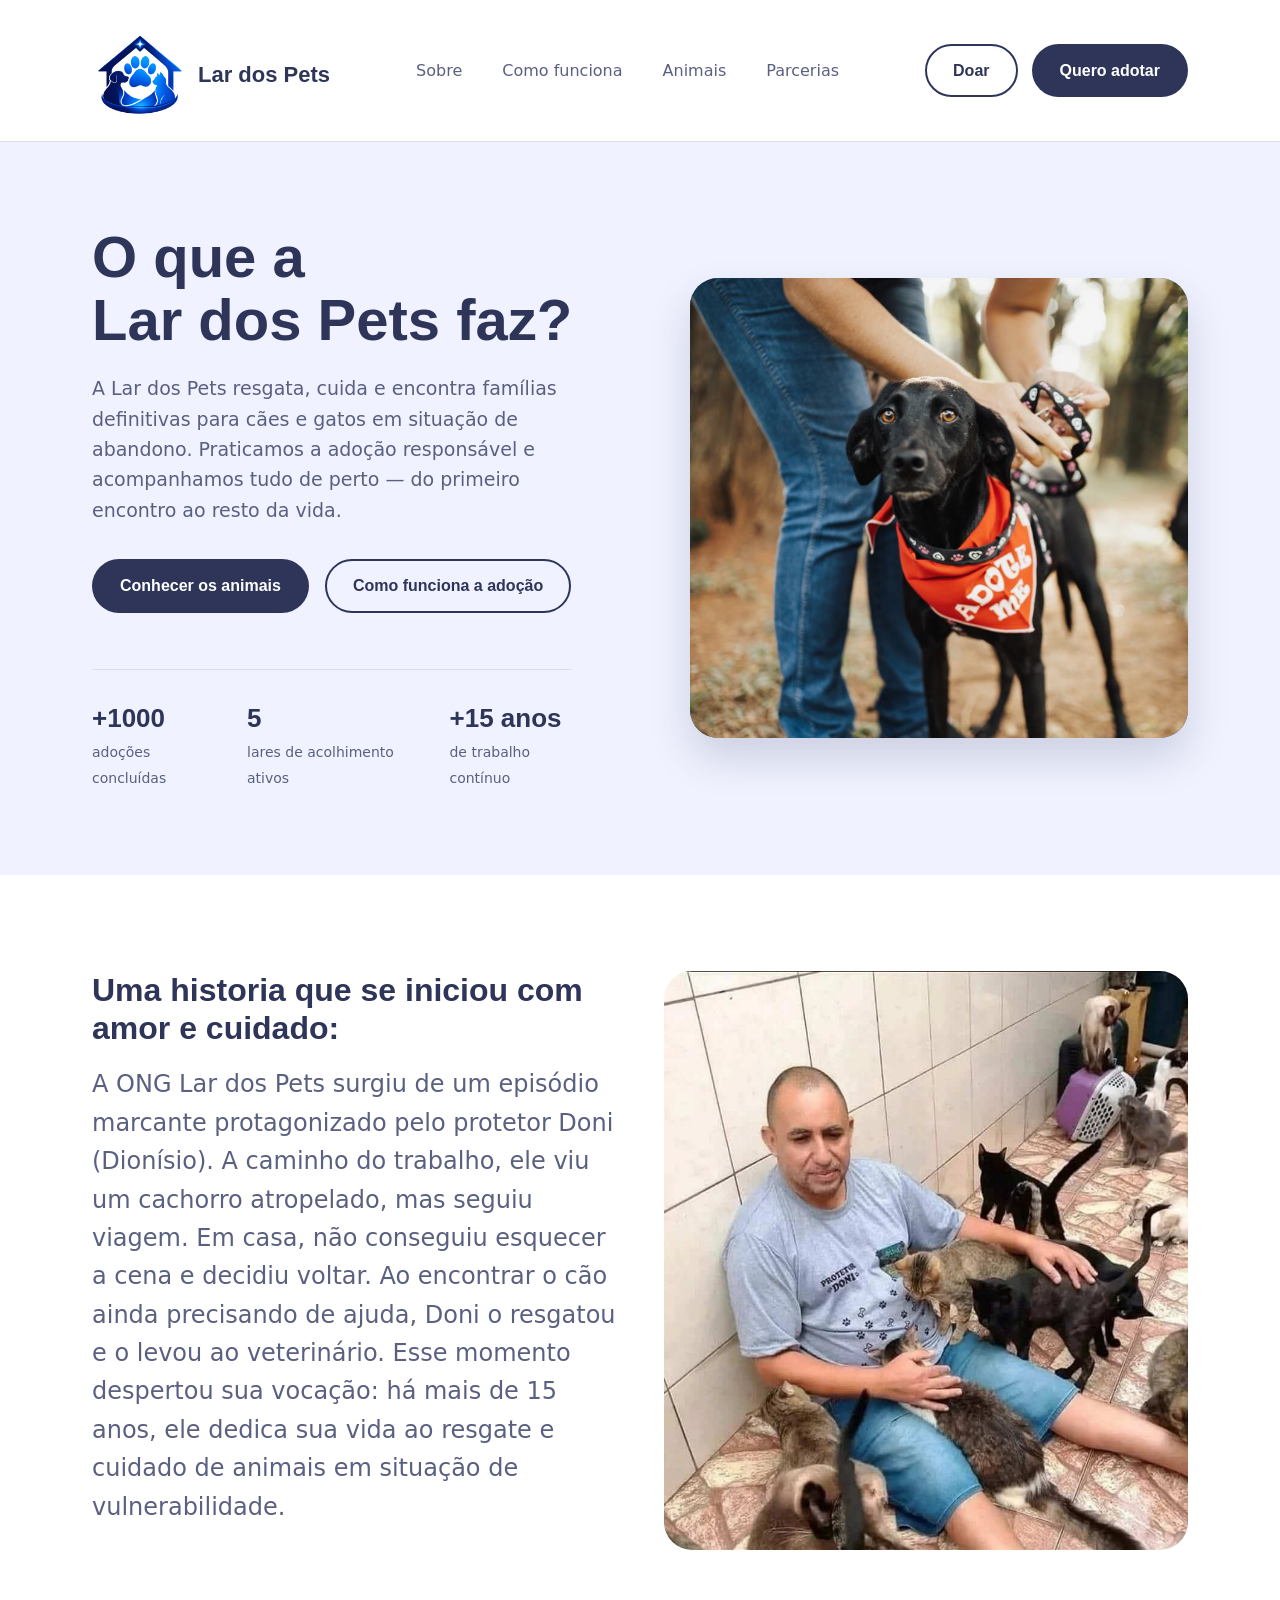
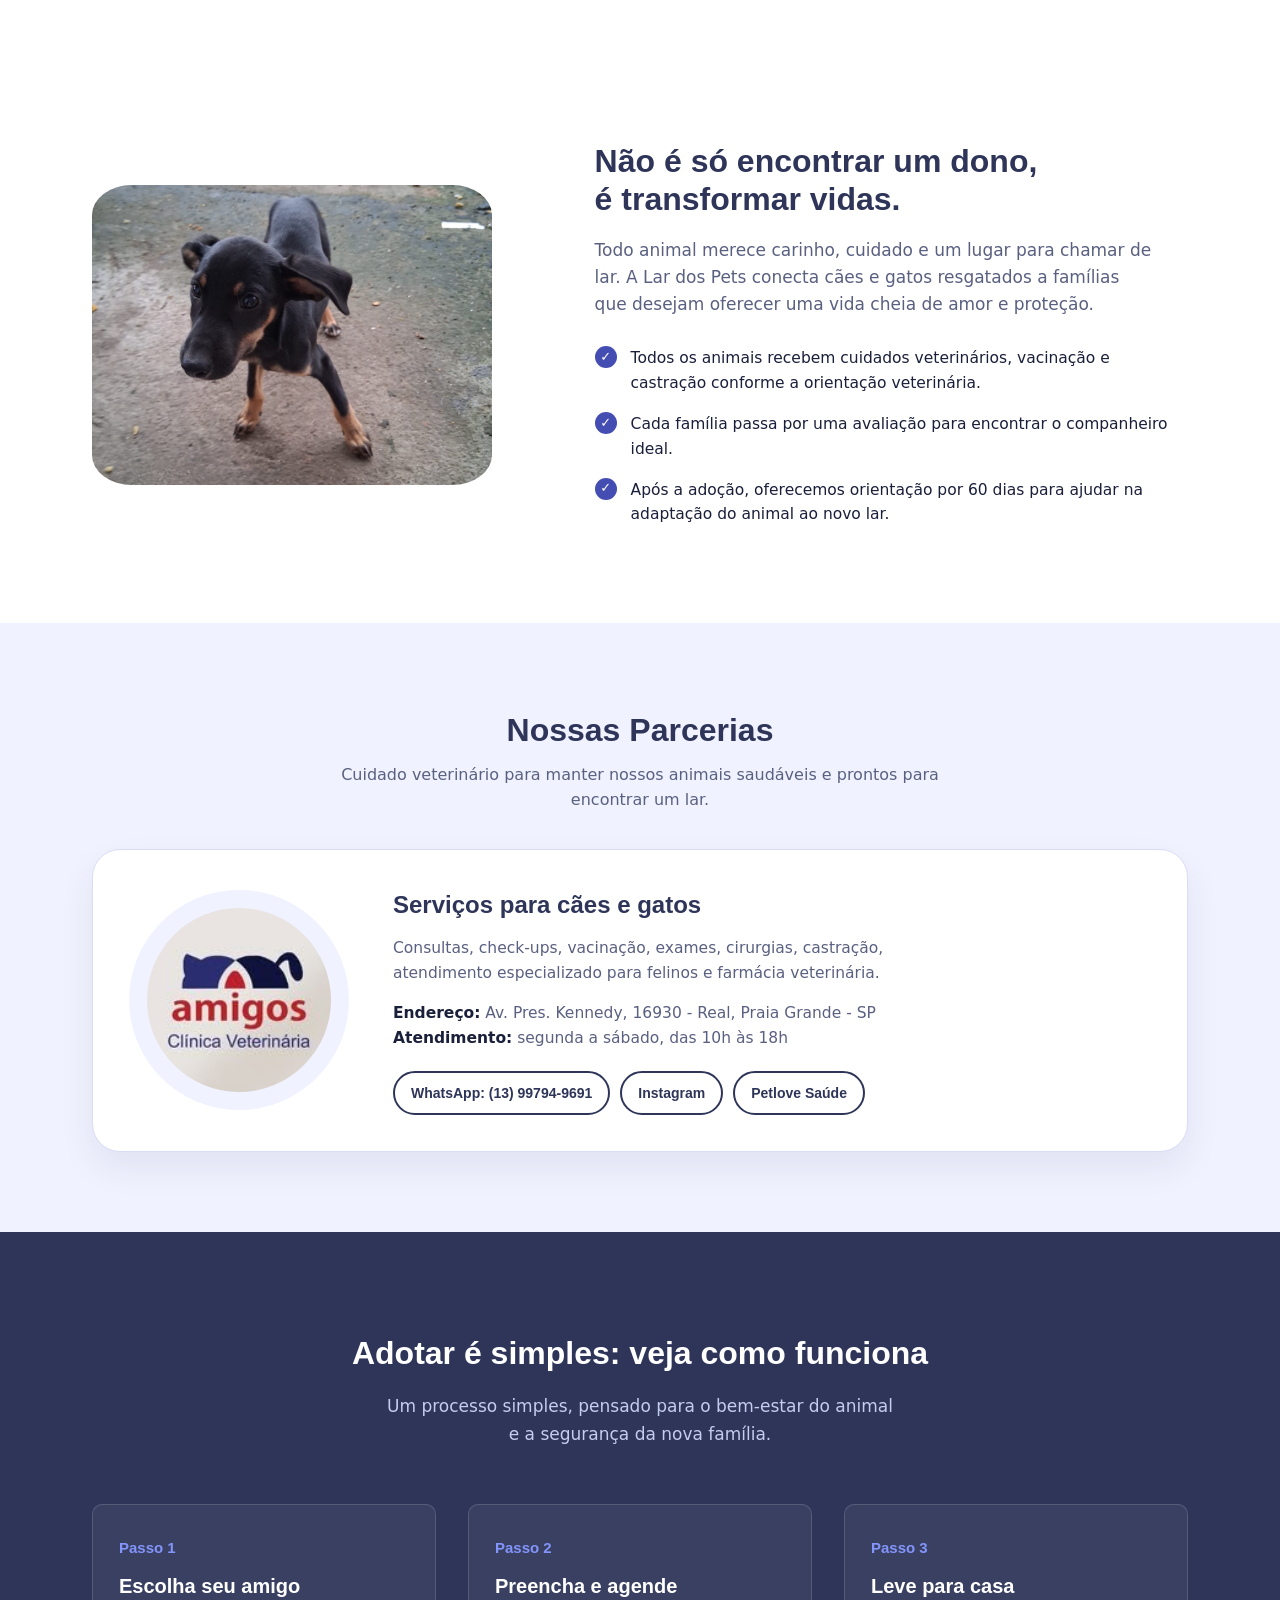
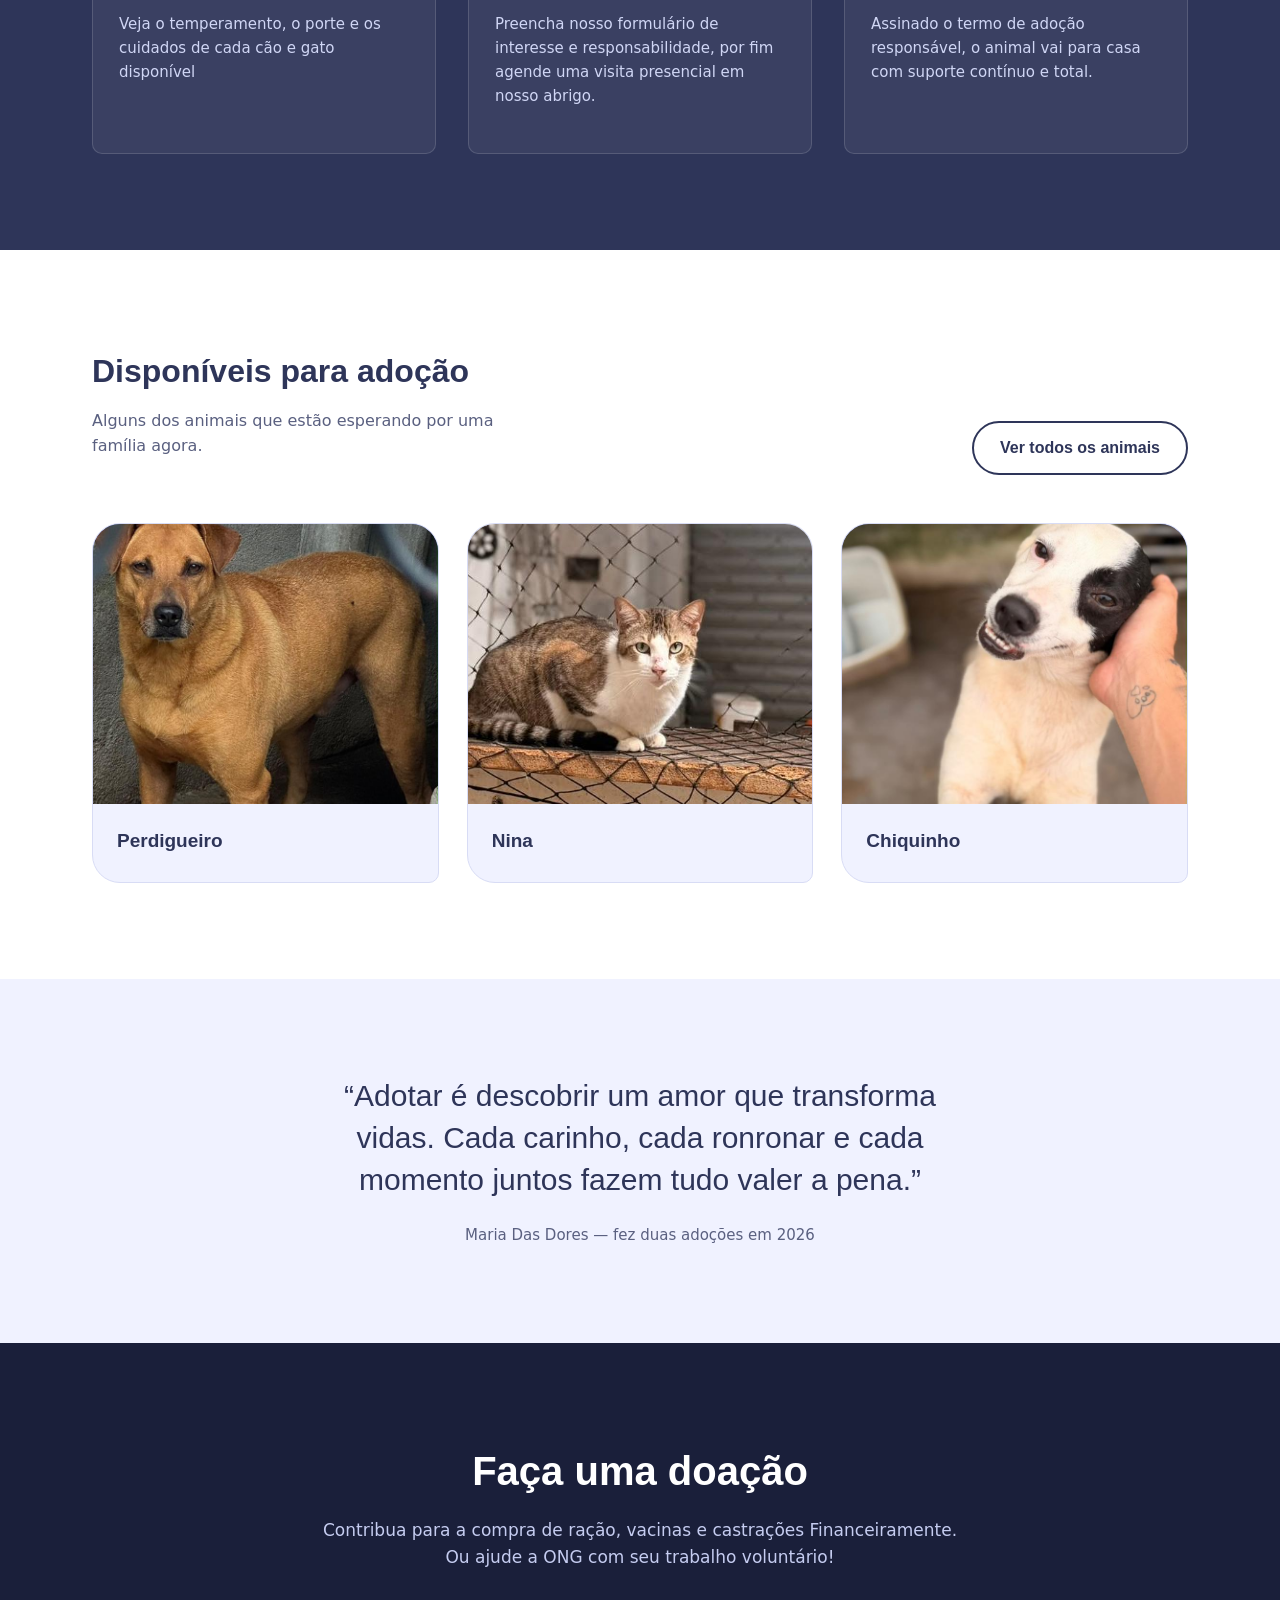
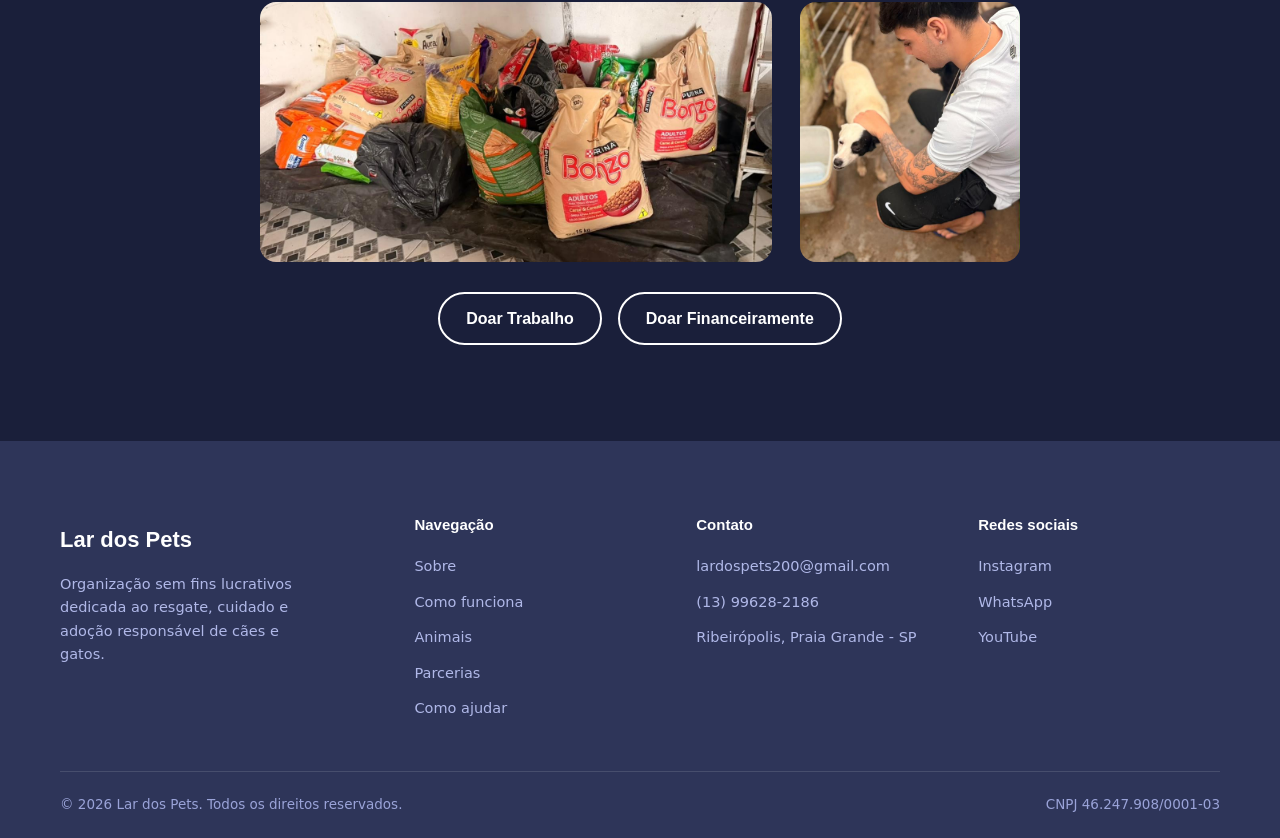
==== index.html @ c4e512d8 "adicionando horario no trabalho voluntario e inserindo aba de doação financeira" ====
<!DOCTYPE html>
<html lang="pt-BR">
<head>
<meta charset="UTF-8">
<meta name="viewport" content="width=device-width, initial-scale=1.0">
<title>Lar dos Pets — Adoção responsável de animais</title>
<link rel="stylesheet" href="css/main.css">
<link rel="shortcut icon" href="logo/logo_lardospets.ico" type="image/x-icon">
</head>
<body>
<!--CABEÇALHO-->
<header>
  <div class="navegacao-interna">
  <a href="index.html" class="logotipo">
    <span class="icone-logotipo"><img src="logo/logo_lardospets.ico" alt="Logo da ONG Lar dos Pets" width="80" height="53"></span>
      Lar dos Pets
    </a>
    <nav>
      <ul>
        <li><a href="#missao">Sobre</a></li>
        <li><a href="#processo">Como funciona</a></li>
        <li><a href="LarDosPets/front/catalogo.html">Animais</a></li>
        <li><a href="#parcerias">Parcerias</a></li>
      </ul>
    </nav>
    <div class="acoes-cabecalho">
      <a href="#ajudar" class="botao botao-contorno">Doar</a>
      <a href="#animais" class="botao botao-principal">Quero adotar</a>
  
    </div>
  </div>
</header>

<main>

  <!-- CADA FOCINHO MERECE UM LAR -->
  <section class="destaque">
    <div class="container">
      <div class="grade-destaque">
        <div>
          <h1>O que a<br>Lar dos Pets faz?</h1>
          <p class="introducao">A Lar dos Pets resgata, cuida e encontra famílias definitivas para cães e gatos em situação de abandono. Praticamos a adoção responsável e acompanhamos tudo de perto — do primeiro encontro ao resto da vida.</p>
          <div class="acoes-destaque">
            <a href="#animais" class="botao botao-principal">Conhecer os animais</a>
            <a href="#processo" class="botao botao-contorno">Como funciona a adoção</a>
          </div>
          <div class="estatisticas-destaque">
            <div><strong>+1000</strong><span>adoções concluídas</span></div>
            <div><strong>5</strong><span>lares de acolhimento ativos</span></div>
            <div><strong>+15 anos</strong><span>de trabalho contínuo</span></div>
          </div>
        </div>
        <div class="arte-destaque">
          <img src="imgs/foto-ong-front.jpg" alt="Cachorro adotado, feliz ao lado da família">
        </div>
      </div>
    </div>
  </section>

  <section id="missao-hist">
    <div class="container historia">
      <div class="historia-texto">
        <h2>Uma historia que se iniciou com amor e cuidado:</h2>
        <p>A ONG Lar dos Pets surgiu de um episódio marcante protagonizado pelo protetor Doni (Dionísio). A caminho do trabalho, ele viu um cachorro atropelado, mas seguiu viagem. Em casa, não conseguiu esquecer a cena e decidiu voltar. Ao encontrar o cão ainda precisando de ajuda, Doni o resgatou e o levou ao veterinário. Esse momento despertou sua vocação: há mais de 15 anos, ele dedica sua vida ao resgate e cuidado de animais em situação de vulnerabilidade.</p>
      </div>
      <div class="cachorro-missao">
        <img src="imgs/protetor_doni_gatos.jpeg" alt="Doni com animais resgatados" width="500" height="650" fetchpriority="high">
      </div>
    </div>
  </section>

  <!-- MISSÃO -->
  <section id="missao">
    <div class="container missao-conteudo">
      <div>
        <img src="imgs/cachorro_doni.jpeg" alt="Cachorro resgatado pela ONG Lar dos Pets" loading="lazy">
      </div>
      <div>
        <h2>Não é só encontrar um dono,<br>é transformar vidas.</h2>
        <p>Todo animal merece carinho, cuidado e um lugar para chamar de lar. A Lar dos Pets conecta cães e gatos resgatados a famílias que desejam oferecer uma vida cheia de amor e proteção.</p>
        <ul class="pontos-missao">
          <li>Todos os animais recebem cuidados veterinários, vacinação e castração conforme a orientação veterinária.</li>
          <li>Cada família passa por uma avaliação para encontrar o companheiro ideal.</li>
          <li>Após a adoção, oferecemos orientação por 60 dias para ajudar na adaptação do animal ao novo lar.</li>
        </ul>
      </div>
    </div>
  </section>

  <!-- PARCERIAS -->
  <section id="parcerias" class="parcerias-destaque">
    <div class="container">
      <div class="parcerias-cabecalho">
        <h2>Nossas Parcerias</h2>
        <p>Cuidado veterinário para manter nossos animais saudáveis e prontos para encontrar um lar.</p>
      </div>
      <article class="cartao-parceiro">
        <div class="logo-parceiro">
          <img src="imgs/parcerias/amigos_logo.jpg" alt="Logo da Amigos Clínica Veterinária">
        </div>
        <div class="info-parceiro">
          <h3>Serviços para cães e gatos</h3>
          <p>Consultas, check-ups, vacinação, exames, cirurgias, castração, atendimento especializado para felinos e farmácia veterinária.</p>
          <p><strong>Endereço:</strong> Av. Pres. Kennedy, 16930 - Real, Praia Grande - SP<br>
          <strong>Atendimento:</strong> segunda a sábado, das 10h às 18h</p>
          <div class="contatos-parceiro">
            <a href="https://wa.me/5513997949691" target="_blank" rel="noopener noreferrer" class="botao botao-contorno">WhatsApp: (13) 99794-9691</a>
            <a href="https://www.instagram.com/amigosclinicaveterinaria/" target="_blank" rel="noopener noreferrer" class="botao botao-contorno">Instagram</a>
            <a href="https://saude.petlove.com.br/rede-credenciada/sp/praia-grande/clinica-veterinaria-amigos-praia-grande" target="_blank" rel="noopener noreferrer" class="botao botao-contorno">Petlove Saúde</a>
          </div>
        </div>
      </article>
    </div>
  </section>

  <!-- PROCESSO -->
  <section id="processo" class="processo">
    <div class="container">
      <h2>Adotar é simples: veja como funciona</h2>
      <p class="subtitulo">Um processo simples, pensado para o bem-estar do animal e a segurança da nova família.</p>
      <div class="etapas">
        <div class="etapa">
          <span class="numero">Passo 1</span>
          <h3>Escolha seu amigo</h3>
          <p>Veja o temperamento, o porte e os cuidados de cada cão e gato disponível</p>
        </div>
        <div class="etapa">
          <span class="numero">Passo 2</span>
          <h3>Preencha e agende</h3>
          <p>Preencha nosso formulário de interesse e responsabilidade, por fim agende uma visita presencial em nosso abrigo.</p>
        </div>
        <div class="etapa">
          <span class="numero">Passo 3</span>
          <h3>Leve para casa</h3>
          <p>Assinado o termo de adoção responsável, o animal vai para casa com suporte contínuo e total.</p>
        </div>
      </div>
    </div>
  </section>

  <!-- PETS -->
  <section id="animais">
    <div class="container">
      <div class="cabecalho-animais">
        <div>
          <h2>Disponíveis para adoção</h2>
          <p>Alguns dos animais que estão esperando por uma família agora.</p>
        </div>
        <a href="LarDosPets/front/catalogo.html" class="botao botao-contorno">Ver todos os animais</a>
      </div>

      <div class="grade-animais">
        <article class="cartao-animal">
          <div class="foto-animal foto-animal-caramelo"><img src="imgs-cachorro/cachorro_perdigueiro/cachorro-perdigueiro.jpg" alt="Perdigueiro disponível para adoção" loading="lazy"></div>
          <div class="info-animal"><h3>Perdigueiro</h3>
          </div>
        </article>

        <article class="cartao-animal">
          <div class="foto-animal foto-animal-gato"><img src="imgs-gato/gatos_nina/gato-nina1.jpg" alt="Nina disponível para adoção" loading="lazy"></div>
          <div class="info-animal"><h3>Nina</h3>
          </div>
        </article>

        <article class="cartao-animal">
          <div class="foto-animal foto-animal-preto-branco"><img src="imgs-cachorro/cachorro_chiquinho/cachorro-chiquinho1.jpg" alt="Chiquinho disponível para adoção" loading="lazy"></div>
          <div class="info-animal"><h3>Chiquinho</h3>
          </div>
        </article>
      </div>
    </div>
  </section>

  <!-- DEPOIMENTO -->
  <section class="depoimento">
    <div class="container depoimento-interno">
      <h2 class="visualmente-oculto">Depoimento de uma adotante</h2>
      <blockquote>“Adotar é descobrir um amor que transforma vidas. Cada carinho, cada ronronar e cada momento juntos fazem tudo valer a pena.”</blockquote>
      <cite>Maria Das Dores — fez duas adoções em 2026</cite>
    </div>
  </section>

  <!-- CTA -->
  <section id="ajudar" class="banner-acao">
    <div class="container">
      <h2>Faça uma doação</h2>
      <p>Contribua para a compra de ração, vacinas e castrações Financeiramente. <br>
         Ou ajude a ONG com seu trabalho voluntário!</p>
      <div class="doacao-conteudo">
        <img class="imagem-arrecadacoes" src="imgs/arrecadacoes/cachorro-060.jpg" alt="Cachorro sendo cuidado pela equipe da Lar dos Pets" loading="lazy">
        <img class="imagem-arrecadacoes" src="imgs-cachorro/cachorro_chiquinho/cachorro-chiquinho4.jpg" alt="Chiquinho recebendo cuidados da equipe da Lar dos Pets" loading="lazy">
      </div>
      <div class="acoes-destaque">
        <a href="LarDosPets/front/voluntarios.html" class="botao botao-contorno">Doar Trabalho</a>
        <a href="doacao.html" class="botao botao-contorno">Doar Financeiramente</a>
      </div>
    </div>
  </section>

</main>

<footer>
  <div class="container grade-rodape">
    <div>
      <span class="logotipo">Lar dos Pets</span>
      <p>Organização sem fins lucrativos dedicada ao resgate, cuidado e adoção responsável de cães e gatos.</p>
    </div>
    <div>
      <h3>Navegação</h3>
      <ul>
        <li><a href="#missao">Sobre</a></li>
        <li><a href="#processo">Como funciona</a></li>
        <li><a href="#animais">Animais</a></li>
        <li><a href="#parcerias">Parcerias</a></li>
        <li><a href="#ajudar">Como ajudar</a></li>
      </ul>
    </div>
    <div>
      <h3>Contato</h3>
      <ul>
        <li><a href="mailto:lardospets200@gmail.com">lardospets200@gmail.com</a></li>
        <li><a href="tel:+5513996282186">(13) 99628-2186</a></li>
        <li><a href="https://maps.app.goo.gl/wjhYCD6SoY3nMN3N7" target="_blank" rel="noopener noreferrer">Ribeirópolis, Praia Grande - SP</a></li>
      </ul>
    </div>
    <div>
      <h3>Redes sociais</h3>
      <ul>
        <li><a href="https://www.instagram.com/protetor_doni/">Instagram</a></li>
        <li><a href="https://wa.me/5513996282186?text=Ol%C3%A1,%20tudo%20bem?%20Gostaria%20de%20saber%20como%20funciona%20o%20processo%20de%20ado%C3%A7%C3%A3o,%20quais%20os%20animais%20dispon%C3%ADveis?">WhatsApp</a></li>
        <li><a href="https://www.youtube.com/@DoniProtetor">YouTube</a></li>
      </ul>
    </div>
  </div>
  <div class="container rodape-inferior">
    <span>© 2026 Lar dos Pets. Todos os direitos reservados.</span>
    <span>CNPJ 46.247.908/0001-03</span>
  </div>
</footer>

</body>
</html>
---- css/main.css ----
:root{
    /* Nova paleta Lar dos Pets */
    --navy: #2E3559;
    --navy-deep: #1A1F3A;
    --blue: #444DB2;
    --blue-mid: #5561A5;
    --blue-soft: #6E7DD4;
    --accent: #8395FC;
    --sky: #F0F2FF;
    --sky-mid: #D8DCF5;
    --white: #FFFFFF;
    --ink: #1A1F3A;
    --ink-soft: #5A6080;
    --radius-lg: 28px;
    --radius-sm: 10px;
    --max: 1160px;
  }

  *{ box-sizing: border-box; }
  html{ scroll-behavior: smooth; }
  body{
    margin:0;
    overflow-x:hidden;
    font-family: system-ui, -apple-system, BlinkMacSystemFont, 'Segoe UI', Roboto, Oxygen, Ubuntu, Cantarell, 'Open Sans', 'Helvetica Neue', sans-serif;
    color: var(--ink);
    background: var(--white);
    line-height: 1.6;
  }
  h1,h2,h3,.logotipo{
    font-family:'Fredoka', sans-serif;
    color: var(--navy);
    margin: 0;
  }
  a{ text-decoration:none; color:inherit; }
  .visualmente-oculto{
    position:absolute;
    width:1px;
    height:1px;
    padding:0;
    margin:-1px;
    overflow:hidden;
    clip:rect(0,0,0,0);
    white-space:nowrap;
    border:0;
  }
  ul{ list-style:none; margin:0; padding:0; }
  .container{
    max-width: var(--max);
    margin: 0 auto;
    padding: 0 32px;
  }
  section{ padding: 96px 0; }

  /* ---------- Header ---------- */
  header{
    position: sticky;
    top: 0;
    z-index: 50;
    background: rgba(255,255,255,0.92);
    backdrop-filter: blur(8px);
    border-bottom: 1px solid var(--sky-mid);
  }
  .navegacao-interna{
    max-width: var(--max);
    margin: 0 auto;
    padding: 18px 32px;
    display:flex;
    align-items:center;
    justify-content: space-between;
  }
  .logotipo {
    display: flex;
    align-items: center;
    gap: 10px;
    font-size: 22px;
    font-weight: 600;
    padding-top: 9px;   /* empurra o texto um pouco pra baixo */
}
.icone-logotipo {
    width: 96px;
    height: 96px;
    margin: 0;
    display: flex;
    align-items: center;
    justify-content: center;
    flex-shrink: 0;
}
.icone-logotipo img {
    width: 100%;
    height: 100%;
    object-fit: contain;
}
  nav ul{ display:flex; gap: 36px; }
  nav a{
    font-weight: 500;
    color: var(--ink-soft);
    padding: 6px 2px;
    border-bottom: 2px solid transparent;
    transition: color .15s ease, border-color .15s ease;
  }
  nav a:hover{ color: var(--navy); border-color: var(--blue-soft); }
  .botao{
    display:inline-flex;
    align-items:center;
    justify-content:center;
    padding: 12px 26px;
    border-radius: 999px;
    font-weight: 600;
    font-family:'Inter',sans-serif;
    cursor:pointer;
    border: 2px solid transparent;
    transition: transform .15s ease, box-shadow .15s ease, background .15s ease;
  }
  .botao-principal{
    background: var(--navy);
    color: var(--white);
  }
  .botao-principal:hover{ background: var(--blue); transform: translateY(-1px); box-shadow: 0 8px 20px rgba(46,53,89,.25); }
  .botao-contorno{
    background: transparent;
    border-color: var(--navy);
    color: var(--navy);
  }
  .botao-contorno:hover{ background: var(--navy); color:var(--white); }
  .acoes-cabecalho{ display:flex; gap:14px; align-items:center; }

  /* ---------- Hero ---------- */
  .destaque{
    background: var(--sky);
    padding: 84px 0;
  }
  .grade-destaque{
    display:grid;
    grid-template-columns: 1.05fr 0.95fr;
    gap: 48px;
    align-items:center;
  }
  .destaque h1{
    font-size: clamp(38px, 5vw, 58px);
    line-height: 1.08;
    font-weight: 700;
  }
  .destaque p.introducao{
    margin-top: 22px;
    font-size: 19px;
    color: var(--ink-soft);
    max-width: 480px;
  }
  .acoes-destaque{ margin-top: 34px; display:flex; gap:16px; flex-wrap:wrap; }
  .estatisticas-destaque{
    margin-top: 56px;
    display:flex;
    gap: 40px;
    padding-top: 28px;
    border-top: 1px solid var(--sky-mid);
    max-width: 480px;
  }
  .estatisticas-destaque div strong{
    display:block;
    font-family:'Fredoka',sans-serif;
    font-size: 26px;
    color: var(--navy);
  }
  .estatisticas-destaque div span{ font-size: 14px; color: var(--ink-soft); }

  .arte-destaque{
    height: 460px;
    border-radius: var(--radius-lg);
    overflow: hidden;
    background: linear-gradient(145deg, var(--blue-soft), var(--blue));
    box-shadow: 0 20px 40px rgba(46,53,89,.18);
  }
  #missao img{
    display:block;
    width:100%;
    max-width:400px;
    height:auto;
    max-height:300px;
    object-fit:cover;
    border-radius:10%;
  }
  .arte-destaque img{
    width: 100%;
    height: 100%;
    object-fit: cover;
    object-position: center 30%;
    display: block;
  }

  /* ---------- Mission ---------- */
.historia{
    display:grid;
    grid-template-columns: 1fr 1fr;
    gap: 48px;
    align-items:stretch;
  }

  .historia-texto{
    grid-column: 1;
  }

  .cachorro-missao img {
    display:block;
    width: 100%;
    height:100%;
    object-fit:cover;
    object-position:center;
    border-radius: var(--radius-lg);
  }

  .cachorro-missao{
    grid-column: 2;
    grid-row: 1;
    min-height:100%;
  }
  
.historia h2{
    font-size: 32px;
    line-height:1.2;
    margin-top: 0;
  }

 

  .historia p{
    color: var(--ink-soft);
    margin-top: 18px;
    font-size: 24px;
    max-width: 560px;
  }

  

  .missao-conteudo{
    display:grid;
    grid-template-columns: 0.85fr 1.15fr;
    gap: 64px;
    align-items:center;
  }
  .icone-missao{
    background: var(--sky);
    border-radius: var(--radius-lg);
    padding: 40px;
    text-align:center;
    font-size: 90px;
  }
  .missao-conteudo h2{
    font-size: 32px;
    line-height:1.2;
  }
  .missao-conteudo p{
    color: var(--ink-soft);
    margin-top: 18px;
    font-size: 17px;
    max-width: 560px;
  }
  .pontos-missao{
    margin-top: 28px;
    display:grid;
    gap: 16px;
  }
  .pontos-missao li{
    display:flex;
    gap: 14px;
    align-items:flex-start;
    font-size: 15.5px;
    color: var(--ink);
  }
  .pontos-missao li::before{
    content: "✓";
    flex-shrink:0;
    width: 22px;
    height: 22px;
    border-radius: 50%;
    background: var(--blue);
    color: var(--white);
    font-size: 13px;
    font-weight: 700;
    display:flex;
    align-items:center;
    justify-content:center;
  }

  /* ---------- Process ---------- */
  .processo{ background: var(--navy); color: var(--white); }
  .processo h2{ color: var(--white); font-size: 32px; text-align: center; }
  .processo > .container > p{ color: #C5CCF0; max-width: 520px; margin: 14px auto 0; font-size: 17px; text-align: center; }
  .processo > .container > p a{ color: var(--accent); text-decoration: underline; }

  .etapas{
    margin-top: 56px;
    display:grid;
    grid-template-columns: repeat(3, 1fr);
    gap: 32px;
  }
  .etapa{
    background: rgba(255,255,255,0.06);
    border: 1px solid rgba(255,255,255,0.14);
    border-radius: var(--radius-sm);
    padding: 30px 26px;
  }
  .etapa:hover{ background: rgba(255,255,255,0.1); }
  .etapa .numero{
    font-family:'Fredoka',sans-serif;
    font-size: 15px;
    color: var(--accent);
    font-weight: 600;
  }
  .etapa h3{
    color: var(--white);
    font-size: 20px;
    margin-top: 10px;
  }
  .etapa p{
    color: #D0D6F5;
    font-size: 15px;
    margin-top: 10px;
  }

  /* ---------- Partnerships ---------- */
  .parcerias-destaque{
    background: var(--sky);
    padding: 80px 0;
  }
  .parcerias-cabecalho{
    text-align:center;
    max-width: 680px;
    margin: 0 auto 36px;
  }
  .etiqueta-secao{
    display:block;
    color: var(--blue);
    font-size: 14px;
    font-weight: 700;
    letter-spacing: .04em;
    text-transform: uppercase;
  }
  .parcerias-destaque h2{
    font-size: 32px;
    line-height: 1.2;
    margin-top: 8px;
  }
  .parcerias-destaque p{
    color: var(--ink-soft);
    margin-top: 12px;
  }
  .cartao-parceiro{
    display:grid;
    grid-template-columns: 220px 1fr;
    align-items:center;
    gap: 44px;
    padding: 36px;
    background: var(--white);
    border: 1px solid var(--sky-mid);
    border-radius: var(--radius-lg);
    box-shadow: 0 16px 34px rgba(46,53,89,.08);
  }
  .logo-parceiro{
    display:flex;
    align-items:center;
    justify-content:center;
    width: 220px;
    height: 220px;
    padding: 18px;
    background: var(--sky);
    border-radius: 50%;
    overflow:hidden;
  }
  .logo-parceiro img{
    display:block;
    width:100%;
    height:100%;
    object-fit:contain;
    border-radius:50%;
  }
  .info-parceiro h3{
    color: var(--navy);
    font-size: 24px;
  }
  .info-parceiro p{
    color: var(--ink-soft);
    font-size: 15.5px;
    margin-top: 12px;
    max-width: 520px;
  }
  .info-parceiro strong{ color: var(--ink); }
  .contatos-parceiro{
    display:flex;
    flex-wrap:wrap;
    gap: 10px;
    margin-top: 20px;
  }
  .contatos-parceiro .botao{
    padding: 9px 16px;
    font-size: 14px;
  }

  /* ---------- Pets ---------- */
  .cabecalho-animais{
    display:flex;
    justify-content: space-between;
    align-items: flex-end;
    gap: 24px;
    flex-wrap:wrap;
  }
  .cabecalho-animais h2{ font-size: 32px; }
  .cabecalho-animais p{ color: var(--ink-soft); max-width: 440px; margin-top: 10px;}
  .grade-animais{
    margin-top: 48px;
    display:grid;
    grid-template-columns: repeat(3, 1fr);
    gap: 28px;
  }
  .cartao-animal{
    background: var(--sky);
    border-radius: var(--radius-lg) var(--radius-lg) var(--radius-sm) var(--radius-lg);
    overflow:hidden;
    border: 1px solid var(--sky-mid);
    transition: transform .18s ease, box-shadow .18s ease;
  }
  .cartao-animal:hover{ transform: translateY(-4px); box-shadow: 0 16px 34px rgba(46,53,89,.14); }
  .foto-animal{
    height: 280px;
    background: linear-gradient(160deg, var(--blue-soft), var(--blue));
    display:flex;
    align-items:center;
    justify-content:center;
    font-size: 72px;
    overflow:hidden;
  }
  .foto-animal img,
  .imagem-catalogo img{
    width:100%;
    height:100%;
    object-fit:cover;
    display:block;
  }
  .imagem-catalogo-gatos_nina img{ object-position: center center; }
  .imagem-catalogo-gatos_fumaca img{ object-position: center 47% }
  .imagem-catalogo-gatos_mingau img{ object-position: center 30%; }
  .imagem-catalogo-gatos_pipoca img{ object-position: 20% 55%; }
  .imagem-catalogo-gatos_ferrugem img{ object-position: center 70%; }
  .imagem-catalogo-cachorro_apollo img{ object-position: center 60%; }
  .imagem-catalogo-cachorro_perdigueiro img{ object-position: center top; }
  .imagem-catalogo-cachorro_cambitinho img{ object-position: center 85%; }
  .imagem-catalogo-cachorro_luna img{ object-position: center 40%; }
  .imagem-catalogo-cachorro_bolota img{ object-position: 25% 75%; }
  .imagem-catalogo-cachorro_romeueestopa img{ object-position: center 75% 80%; }
  .imagem-catalogo-cachorro_branquinhoedonatella img{ object-position: center 75% 80%; }
  .imagem-catalogo-cachorro_rex img{ object-position: center 80%; }
  .imagem-catalogo-cachorro_fiel img{ object-position: center 90%; }
  .imagem-catalogo-cachorro_frajola img{ object-position: center 80%; }
  .imagem-catalogo-cachorro_hanna img{ object-position: center 70%; }
  .imagem-catalogo-cachorro_zeca img{ object-position: center 75%; }
  .imagem-catalogo-cachorro_chiquinho img{ object-position: center 65%; }
  .imagem-catalogo-cachorro_billy img{ object-position: 25% 100%; }
  .foto-animal-caramelo img{ object-position: center 20%; }
  .foto-animal-gato img{ object-position: center center; }
  .foto-animal-preto-branco img{ object-position: center 70%; }
  .info-animal{ padding: 22px 24px 26px; }
  .info-animal h3{ font-size: 19px; }
  .info-animal .metadados{
    color: var(--ink-soft);
    font-size: 14px;
    margin-top: 4px;
  }
  .info-animal p{
    margin-top: 12px;
    font-size: 14.5px;
    color: var(--ink-soft);
  }
  .info-animal .botao{
    margin-top: 18px;
    width: 100%;
    padding: 10px;
    font-size: 14.5px;
  }

  /* ---------- Testimonial ---------- */
  .depoimento{ background: var(--sky); }
  .depoimento-interno{
    max-width: 720px;
    margin: 0 auto;
    text-align:center;
  }
  .depoimento blockquote{
    font-family:'Fredoka', sans-serif;
    font-size: clamp(22px, 3vw, 30px);
    color: var(--navy);
    line-height:1.4;
    margin:0;
  }
  .depoimento cite{
    display:block;
    margin-top: 22px;
    font-style:normal;
    color: var(--ink-soft);
    font-size: 15px;
  }

  /* ---------- CTA banner ---------- */
  .banner-acao{
    background: var(--navy-deep);
    color: var(--white);
    text-align:center;
  }
  .imagem-voluntariado{
    display:block;
    width:min(100%, 560px);
    height:260px;
    margin:0 auto 28px;
    border-radius:16px;
    object-fit:cover;
  }
  .banner-acao h2{
    color: var(--white);
    font-size: clamp(28px, 4vw, 40px);
  }
  .banner-acao p{
    color: #C5CCF0;
    margin-top: 14px;
    font-size: 17px;
  }
  .doacao-conteudo{
    display:grid;
    grid-template-columns: minmax(0, 1fr) 220px;
    align-items:center;
    gap: 28px;
    max-width: 760px;
    margin: 30px auto 0;
  }
  .imagem-arrecadacoes{
    display:block;
    width:100%;
    height:260px;
    border-radius:16px;
    object-fit:cover;
  }
 .qr-code {
  display: block;
  height: 260px;
  width: auto;
  border-radius: 16px;
  object-fit: contain;
}
  
  .qr-code-placeholder span{
    font-size:22px;
    font-weight:700;
  }
  .qr-code-placeholder small{
    color:#C5CCF0;
    font-size:14px;
  }
  .banner-acao .acoes-destaque{ justify-content:center; margin-top: 30px; }
  .banner-acao .botao-contorno{ border-color: var(--white); color: var(--white); }
  .banner-acao .botao-contorno:hover{ background: var(--white); color: var(--navy-deep); }

  /* ---------- Footer ---------- */
  footer{ background: var(--navy); color: #D0D6F5; }
  .grade-rodape{
    display:grid;
    grid-template-columns: 1.3fr 1fr 1fr 1fr;
    gap: 40px;
    padding: 72px 0 40px;
  }
  .grade-rodape .logotipo{ color: var(--white); }
  .grade-rodape p{ margin-top: 16px; font-size: 14.5px; max-width: 260px; color: #B0B8E8; }
  footer h3{
    color: var(--white);
    font-family:'Inter',sans-serif;
    font-size: 15px;
    font-weight: 600;
    margin-bottom: 16px;
  }
  footer ul li{ margin-bottom: 10px; }
  footer ul a{ font-size: 14.5px; color: #B0B8E8; transition: color .15s ease; }
  footer ul a:hover{ color: var(--white); }
  .rodape-inferior{
    border-top: 1px solid rgba(255,255,255,0.12);
    padding: 22px 0;
    display:flex;
    justify-content:space-between;
    flex-wrap:wrap;
    gap: 12px;
    font-size: 13.5px;
    color: #9AA3D8;
  }

  /* ---------- Catalog ---------- */
  .cabecalho-catalogo{
    background: var(--sky);
    padding: 72px 0 64px;
  }
  .cabecalho-catalogo h1{
    font-size: clamp(36px, 5vw, 54px);
    line-height: 1.1;
  }
  .cabecalho-catalogo p{
    color: var(--ink-soft);
    font-size: 18px;
    max-width: 620px;
    margin-top: 16px;
  }
  .resumo-catalogo{
    display:flex;
    flex-wrap:wrap;
    gap: 12px;
    margin-top: 28px;
  }
  .resumo-catalogo span{
    background: var(--white);
    border: 1px solid var(--sky-mid);
    border-radius: 999px;
    color: var(--navy);
    font-size: 14px;
    font-weight: 600;
    padding: 8px 16px;
  }
  .secao-catalogo{
    padding: 72px 0 16px;
  }
  .secao-catalogo + .secao-catalogo{
    padding-top: 56px;
  }
  .titulo-secao-catalogo{
    display:flex;
    justify-content:space-between;
    align-items:baseline;
    gap: 16px;
    flex-wrap:wrap;
  }
  .titulo-secao-catalogo h2{ font-size: 32px; }
  .titulo-secao-catalogo span{
    color: var(--ink-soft);
    font-size: 15px;
  }
  .grade-catalogo{
    margin-top: 30px;
    display:grid;
    grid-template-columns: repeat(3, 1fr);
    gap: 24px;
  }
  .cartao-catalogo{
    background: var(--white);
    border: 1px solid var(--sky-mid);
    border-radius: var(--radius-lg) var(--radius-lg) var(--radius-sm) var(--radius-lg);
    overflow:hidden;
    transition: transform .18s ease, box-shadow .18s ease;
  }
  .cartao-catalogo:hover{
    transform: translateY(-4px);
    box-shadow: 0 16px 34px rgba(46,53,89,.14);
  }
  .imagem-catalogo{
    height: 280px;
    background: linear-gradient(145deg, var(--blue-soft), var(--blue));
    display:flex;
    align-items:center;
    justify-content:center;
    flex-direction:column;
    gap: 6px;
    color: var(--white);
    overflow:hidden;
  }
  .imagem-clicavel{
    width:100%;
    padding:0;
    border:0;
    position:relative;
    cursor:pointer;
  }
  .imagem-clicavel::after{
    content:"Clique para ver as fotos";
    position:absolute;
    inset:auto 12px 12px;
    padding:6px 10px;
    border-radius:999px;
    background:rgba(11,33,56,.78);
    color:var(--white);
    font-size:12px;
    opacity:0;
    transition:opacity .15s ease;
  }
  .imagem-clicavel:hover::after,
  .imagem-clicavel:focus-visible::after{ opacity:1; }
  .indicador-galeria{
    position:absolute;
    top:12px;
    right:12px;
    padding:5px 10px;
    border-radius:999px;
    background:rgba(11,33,56,.78);
    color:var(--white);
    font-size:12px;
    font-weight:600;
  }
  .imagem-catalogo .emoji-animal{ font-size: 58px; line-height:1; }
  .imagem-catalogo small{
    font-size: 12px;
    letter-spacing: .04em;
    opacity: .9;
  }
  .conteudo-catalogo{ padding: 20px 22px 24px; }
  .conteudo-catalogo h3{
    font-size: 20px;
    line-height: 1.2;
  }
  .conteudo-catalogo .metadados{
    color: var(--ink-soft);
    font-size: 13.5px;
    margin-top: 5px;
  }
  .conteudo-catalogo p{
    color: var(--ink-soft);
    font-size: 14.5px;
    margin-top: 12px;
    min-height: 68px;
  }
  .conteudo-catalogo .botao{
    width:100%;
    margin-top: 16px;
    padding: 10px;
    font-size: 14px;
  }
  .voltar-catalogo{
    display:inline-flex;
    margin-top: 28px;
  }
  .galeria-aberta{ overflow:hidden; }
  .modal-galeria{
    position:fixed;
    inset:0;
    z-index:100;
    display:flex;
    align-items:center;
    justify-content:center;
    padding:24px;
    background:rgba(11,33,56,.88);
  }
  .modal-galeria[hidden]{ display:none; }
  .galeria-conteudo{
    position:relative;
    width:min(900px, 100%);
    max-height:calc(100vh - 48px);
    overflow:auto;
    padding:32px;
    border-radius:var(--radius-lg);
    background:var(--white);
  }
  .galeria-conteudo h2{ padding-right:40px; }
  .fechar-galeria{
    position:absolute;
    top:18px;
    right:22px;
    border:0;
    background:transparent;
    color:var(--navy);
    font-size:34px;
    line-height:1;
    cursor:pointer;
  }
  .galeria-imagem{
    position:relative;
    display:flex;
    align-items:center;
    justify-content:center;
    min-height:300px;
    margin-top:20px;
    background:var(--sky);
    border-radius:var(--radius-sm);
    overflow:hidden;
  }
  .galeria-imagem img{
    width:100%;
    height:min(58vh, 520px);
    object-fit:contain;
  }
  .controle-galeria{
    position:absolute;
    z-index:1;
    top:50%;
    transform:translateY(-50%);
    width:42px;
    height:42px;
    border:0;
    border-radius:50%;
    background:rgba(11,33,56,.8);
    color:var(--white);
    font-size:22px;
    cursor:pointer;
  }
  .controle-galeria.anterior{ left:14px; }
  .controle-galeria.proxima{ right:14px; }
  .contador-galeria{
    margin:10px 0;
    color:var(--ink-soft);
    text-align:center;
    font-size:14px;
  }
  .miniaturas-galeria{
    display:flex;
    gap:10px;
    overflow-x:auto;
    padding-bottom:4px;
  }
  .miniaturas-galeria button{
    flex:0 0 76px;
    height:58px;
    padding:0;
    border:2px solid transparent;
    border-radius:var(--radius-sm);
    overflow:hidden;
    cursor:pointer;
    background:var(--sky);
  }
  .miniaturas-galeria button.selecionada{ border-color:var(--blue); }
  .miniaturas-galeria img{ width:100%; height:100%; object-fit:cover; }

  @media (max-width: 850px){
    .navegacao-interna{ flex-wrap:wrap; gap: 16px; }
    nav{ order: 3; width:100%; }
    nav ul{ gap: 12px 22px; flex-wrap:wrap; justify-content:center; }
    .acoes-cabecalho{ margin-left:auto; }
    .grade-destaque, .missao-conteudo, .historia{ grid-template-columns:1fr; }
    .historia-texto, .cachorro-missao{ grid-column:1; grid-row:auto; }
    .cachorro-missao img{ height:auto; }
    .grade-animais, .grade-catalogo{ grid-template-columns: repeat(2, minmax(0, 1fr)); }
    .etapas{ grid-template-columns:1fr; }
    .grade-rodape{ grid-template-columns: repeat(2, 1fr); }
    .arte-destaque{ height: min(460px, 65vw); min-height:280px; }
    .estatisticas-destaque{ gap:24px; flex-wrap:wrap; }
    .cartao-parceiro{ gap: 28px; }
  }

  @media (max-width: 560px){
    section{ padding: 48px 0; }
    .container{ padding: 0 16px; }
    .navegacao-interna{ padding: 8px 16px 12px; gap: 8px 10px; }
    .logotipo{ font-size:17px; gap:6px; }
    .icone-logotipo{ width:40px; height:40px; margin:0; }
    .acoes-cabecalho{
      order:2;
      width:100%;
      margin-left:0;
      gap:8px;
    }
    .acoes-cabecalho .botao{ flex:1; }
    .acoes-cabecalho .botao{ padding:9px 12px; font-size:13px; }
    .grade-animais, .grade-catalogo{ grid-template-columns:repeat(2, minmax(0, 1fr)); gap:12px; }
    .grade-rodape{ grid-template-columns:1fr; }
    .cartao-parceiro{ grid-template-columns:1fr; gap: 24px; }
    .cartao-parceiro{ padding: 20px; }
    .logo-parceiro{ width: 140px; height: 140px; margin: 0 auto; }
    .cabecalho-catalogo{ padding: 42px 0 36px; }
    .cabecalho-catalogo h1{ font-size: clamp(30px, 8vw, 38px); }
    .cabecalho-catalogo p{ font-size:16px; }
    .imagem-catalogo{ height: clamp(140px, 38vw, 190px); }
    .foto-animal{ height: clamp(140px, 38vw, 190px); }
    .imagem-catalogo img,
    .foto-animal img{ object-fit:cover; }
    .conteudo-catalogo{ padding:12px 14px 16px; }
    .conteudo-catalogo h3{ font-size:17px; }
    .info-animal{ padding:14px 16px 18px; }
    .info-animal h3{ font-size:17px; }
    .doacao-conteudo{ grid-template-columns:1fr; }
    .imagem-arrecadacoes{ height:180px; }
    .qr-code-placeholder{ min-height:180px; }
    .modal-galeria{ padding:12px; }
    .galeria-conteudo{ padding:24px 16px; }
    .galeria-imagem{ min-height:220px; }
    .galeria-imagem img{ height:min(55vh, 360px); }
    .controle-galeria{ width:36px; height:36px; font-size:18px; }
    .controle-galeria.anterior{ left:8px; }
    .controle-galeria.proxima{ right:8px; }
    .acoes-destaque .botao{ width:100%; }
    .estatisticas-destaque{ gap:16px; }
    .estatisticas-destaque div{ flex:1 1 90px; }
    .destaque{ padding:48px 0; }
    .destaque h1{ font-size:clamp(32px, 9vw, 40px); }
    .destaque p.introducao{ font-size:16px; margin-top:16px; }
    .acoes-destaque{ margin-top:24px; gap:10px; }
    .estatisticas-destaque{ margin-top:32px; padding-top:20px; }
    .estatisticas-destaque div strong{ font-size:21px; }
    .estatisticas-destaque div span{ font-size:12px; }
    .arte-destaque{ height:220px; min-height:0; }
    .historia{ gap:24px; }
    .historia h2,
    .missao-conteudo h2,
    .processo h2,
    .cabecalho-animais h2,
    .titulo-secao-catalogo h2{ font-size:26px; }
    .historia p{ font-size:17px; }
    .missao-conteudo{ gap:28px; }
    .missao-conteudo p{ font-size:16px; }
    .pontos-missao{ margin-top:20px; gap:12px; }
    .etapas{ margin-top:32px; gap:16px; }
    .etapa{ padding:20px; }
    .parcerias-destaque{ padding:48px 0; }
    .parcerias-destaque h2{ font-size:26px; }
    .cartao-animal{ border-radius:18px 18px 8px 18px; }

img{ max-width:100%; }

   
  }
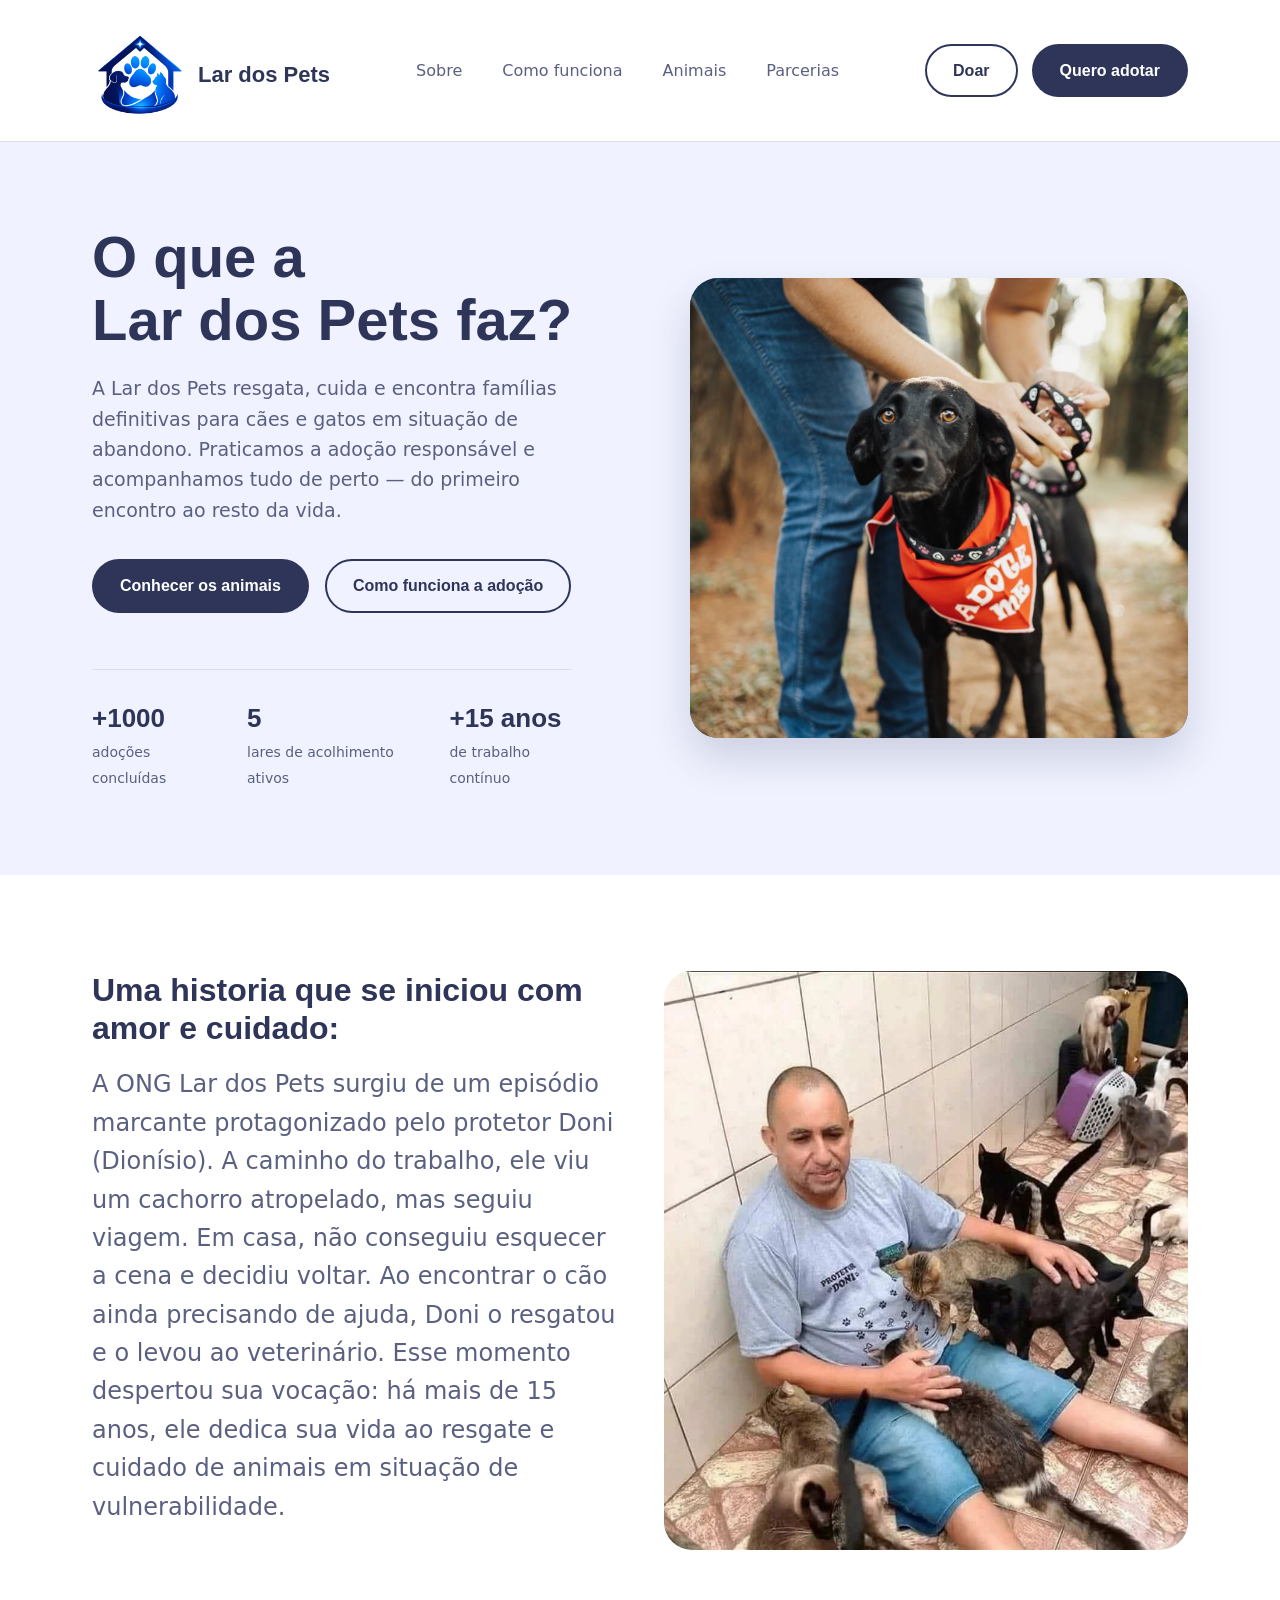
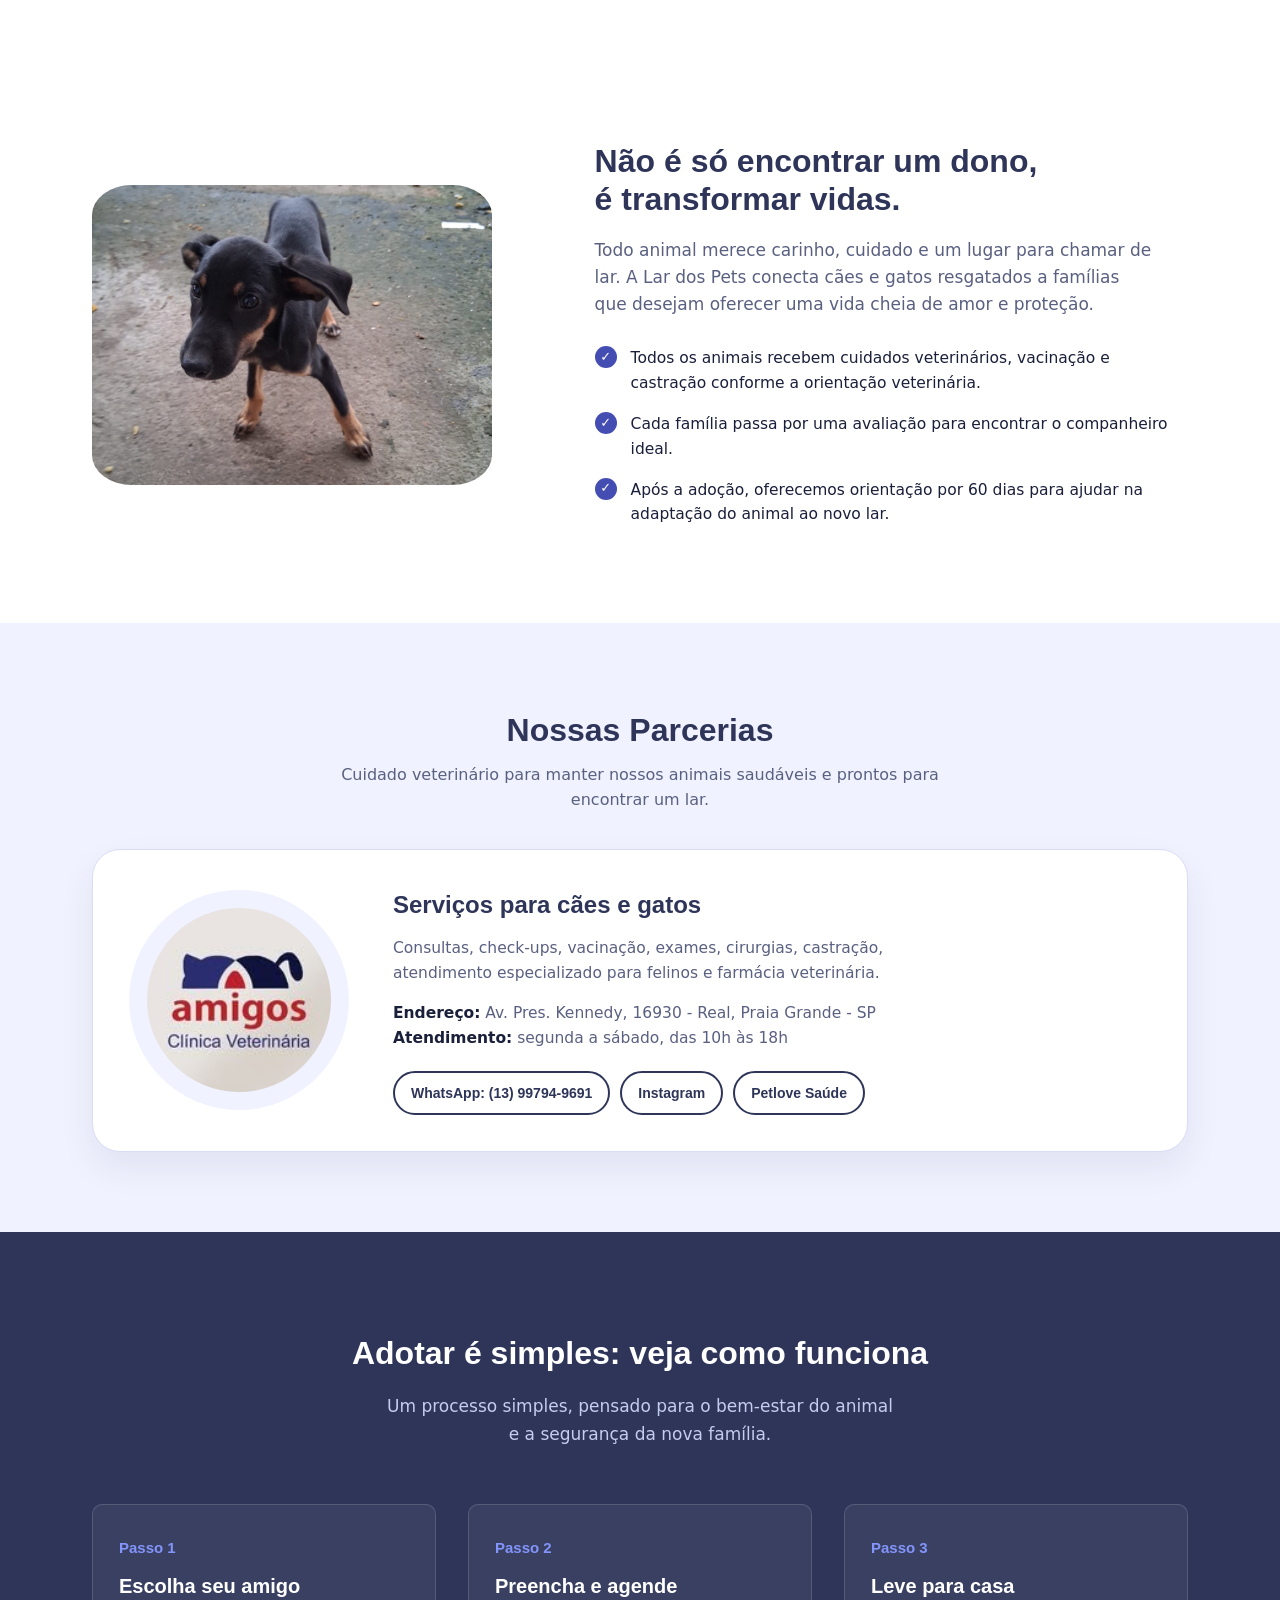
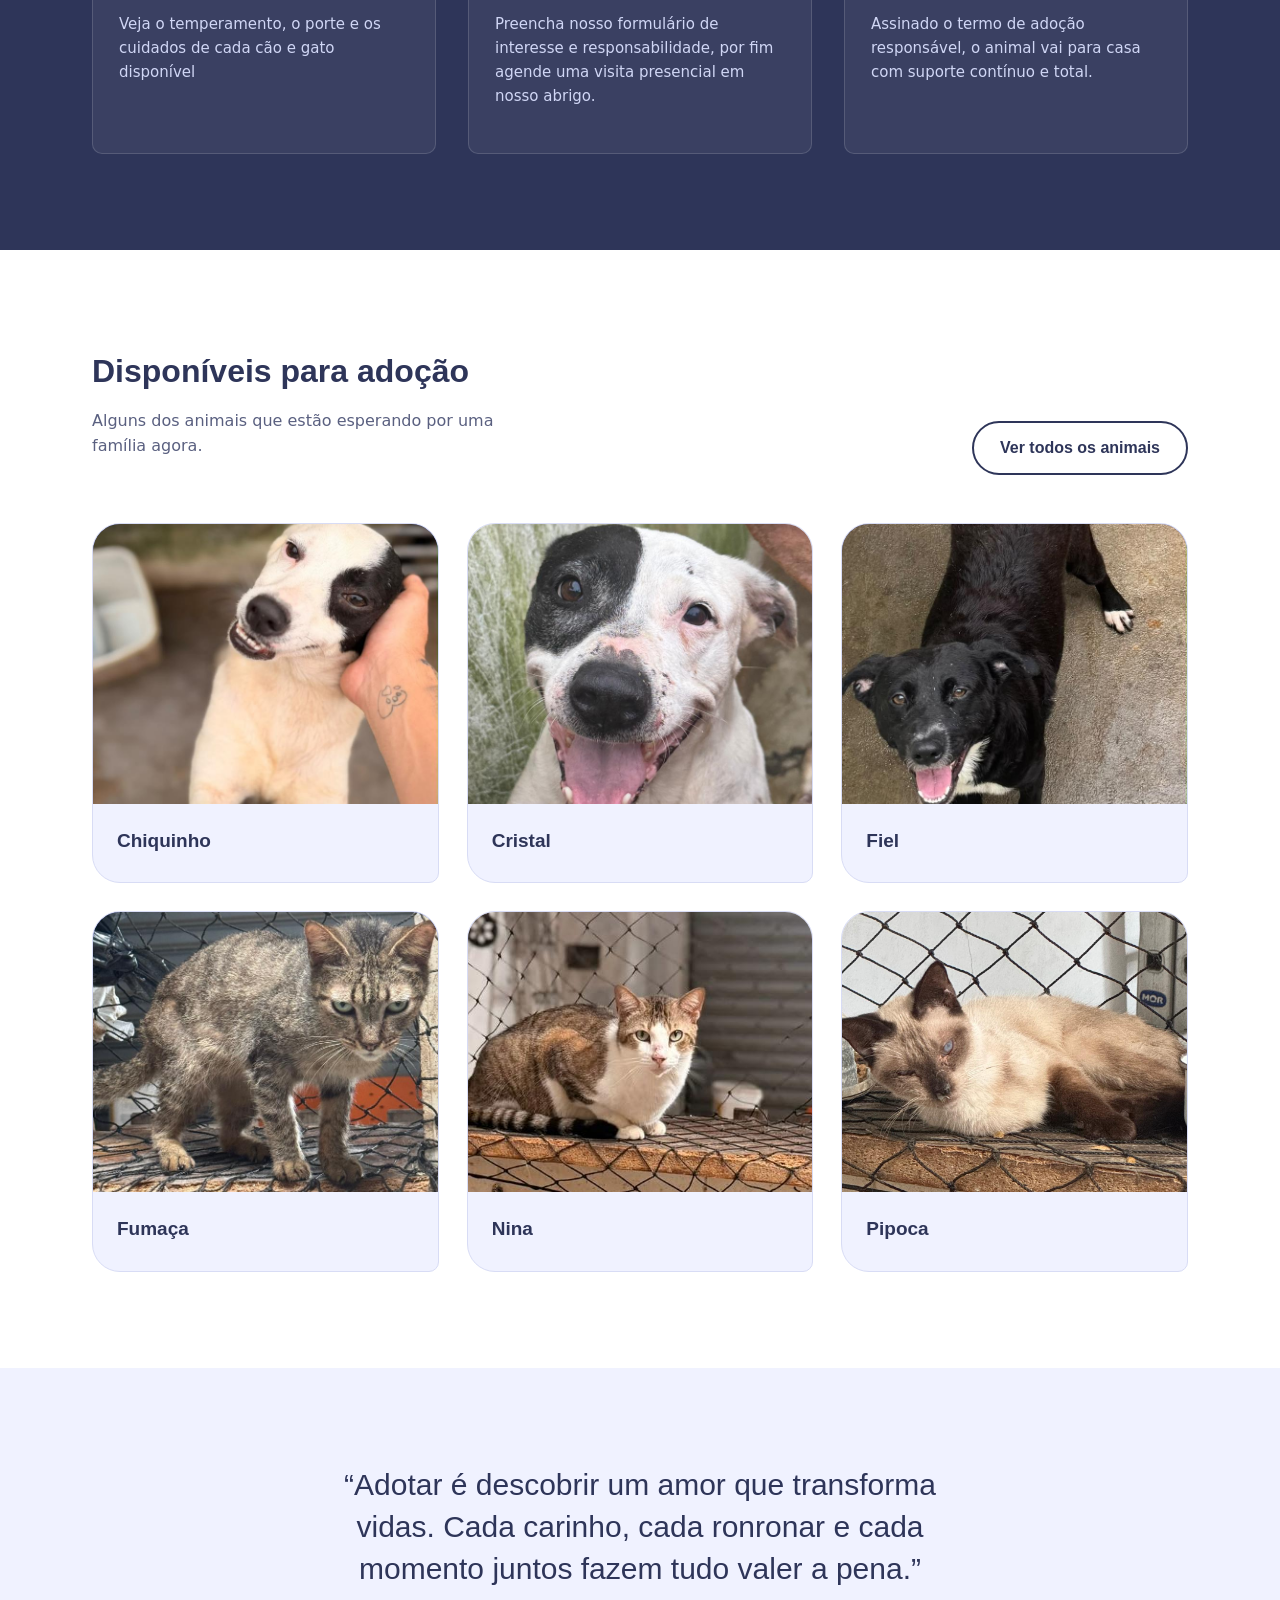
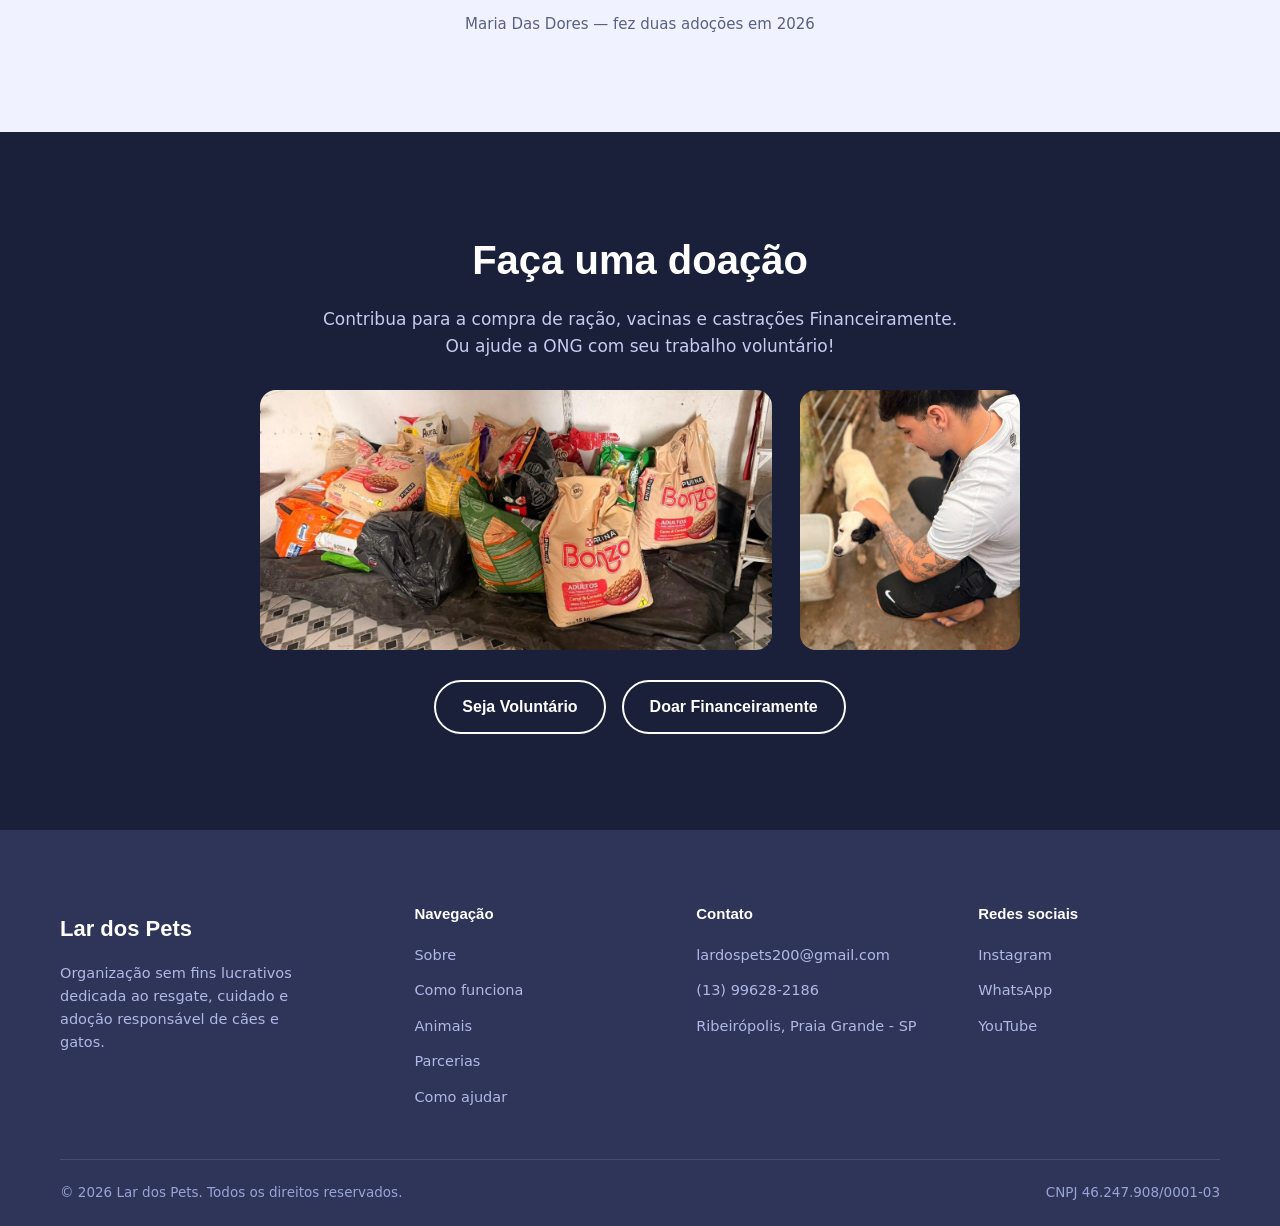
==== commit a804f972: "adição de imagens na parte principal do site e ajuste no nome de doar trabalhoi" ====
--- a/index.html
+++ b/index.html
@@ -151,22 +151,38 @@
 
       <div class="grade-animais">
         <article class="cartao-animal">
-          <div class="foto-animal foto-animal-caramelo"><img src="imgs-cachorro/cachorro_perdigueiro/cachorro-perdigueiro.jpg" alt="Perdigueiro disponível para adoção" loading="lazy"></div>
-          <div class="info-animal"><h3>Perdigueiro</h3>
-          </div>
-        </article>
-
-        <article class="cartao-animal">
-          <div class="foto-animal foto-animal-gato"><img src="imgs-gato/gatos_nina/gato-nina1.jpg" alt="Nina disponível para adoção" loading="lazy"></div>
+          <div class="foto-animal foto-animal-caramelo"><img src="imgs-cachorro/cachorro_chiquinho/cachorro-chiquinho1.jpg" alt="Chiquinho disponível para adoção" loading="lazy"></div>
+          <div class="info-animal"><h3>Chiquinho</h3>
+          </div>
+        </article>
+        <article class="cartao-animal">
+          <div class="foto-animal foto-animal-cristal"><img src="imgs-cachorro/cachorro_cristal/cachorro-cristal.jpg" alt="Cristal disponível para adoção" loading="lazy"></div>
+          <div class="info-animal"><h3>Cristal</h3>
+          </div>
+        </article>
+        <article class="cartao-animal">
+          <div class="foto-animal foto-animal-fiel"><img src="imgs-cachorro/cachorro_fiel/cachorro-fiel.jpg" alt="Fiel disponível para adoção" loading="lazy"></div>
+          <div class="info-animal"><h3>Fiel</h3>
+          </div>
+        </article>
+
+        <article class="cartao-animal">
+          <div class="foto-animal foto-animal-fumaca"><img src="imgs-gato/gatos_fumaca/gato-fumaca1.jpg" alt="Fumaça disponível para adoção" loading="lazy"></div>
+          <div class="info-animal"><h3>Fumaça</h3>
+          </div>
+        </article>
+        <article class="cartao-animal">
+          <div class="foto-animal foto-animal-nina"><img src="imgs-gato/gatos_nina/gato-nina1.jpg" alt="Nina disponível para adoção" loading="lazy"></div>
           <div class="info-animal"><h3>Nina</h3>
           </div>
         </article>
-
-        <article class="cartao-animal">
-          <div class="foto-animal foto-animal-preto-branco"><img src="imgs-cachorro/cachorro_chiquinho/cachorro-chiquinho1.jpg" alt="Chiquinho disponível para adoção" loading="lazy"></div>
-          <div class="info-animal"><h3>Chiquinho</h3>
-          </div>
-        </article>
+        <article class="cartao-animal">
+          <div class="foto-animal foto-animal-pipoca"><img src="imgs-gato/gatos_pipoca/gato-pipoca1.jpg" alt="Pipoca disponível para adoção" loading="lazy"></div>
+          <div class="info-animal"><h3>Pipoca</h3>
+          </div>
+        </article>
+        
+
       </div>
     </div>
   </section>
@@ -191,7 +207,7 @@
         <img class="imagem-arrecadacoes" src="imgs-cachorro/cachorro_chiquinho/cachorro-chiquinho4.jpg" alt="Chiquinho recebendo cuidados da equipe da Lar dos Pets" loading="lazy">
       </div>
       <div class="acoes-destaque">
-        <a href="LarDosPets/front/voluntarios.html" class="botao botao-contorno">Doar Trabalho</a>
+        <a href="LarDosPets/front/voluntarios.html" class="botao botao-contorno">Seja Voluntário</a>
         <a href="doacao.html" class="botao botao-contorno">Doar Financeiramente</a>
       </div>
     </div>
--- a/css/main.css
+++ b/css/main.css
@@ -454,9 +454,11 @@
   .imagem-catalogo-cachorro_zeca img{ object-position: center 75%; }
   .imagem-catalogo-cachorro_chiquinho img{ object-position: center 65%; }
   .imagem-catalogo-cachorro_billy img{ object-position: 25% 100%; }
-  .foto-animal-caramelo img{ object-position: center 20%; }
+  .foto-animal-caramelo img{ object-position: center 70%; }
+  .foto-animal-fiel img{ object-position: center 82%; }
   .foto-animal-gato img{ object-position: center center; }
-  .foto-animal-preto-branco img{ object-position: center 70%; }
+  .foto-animal-fumaca img{ object-position: center 45%; }
+  .foto-animal-preto-branco img{ object-position: center 20%; }
   .info-animal{ padding: 22px 24px 26px; }
   .info-animal h3{ font-size: 19px; }
   .info-animal .metadados{
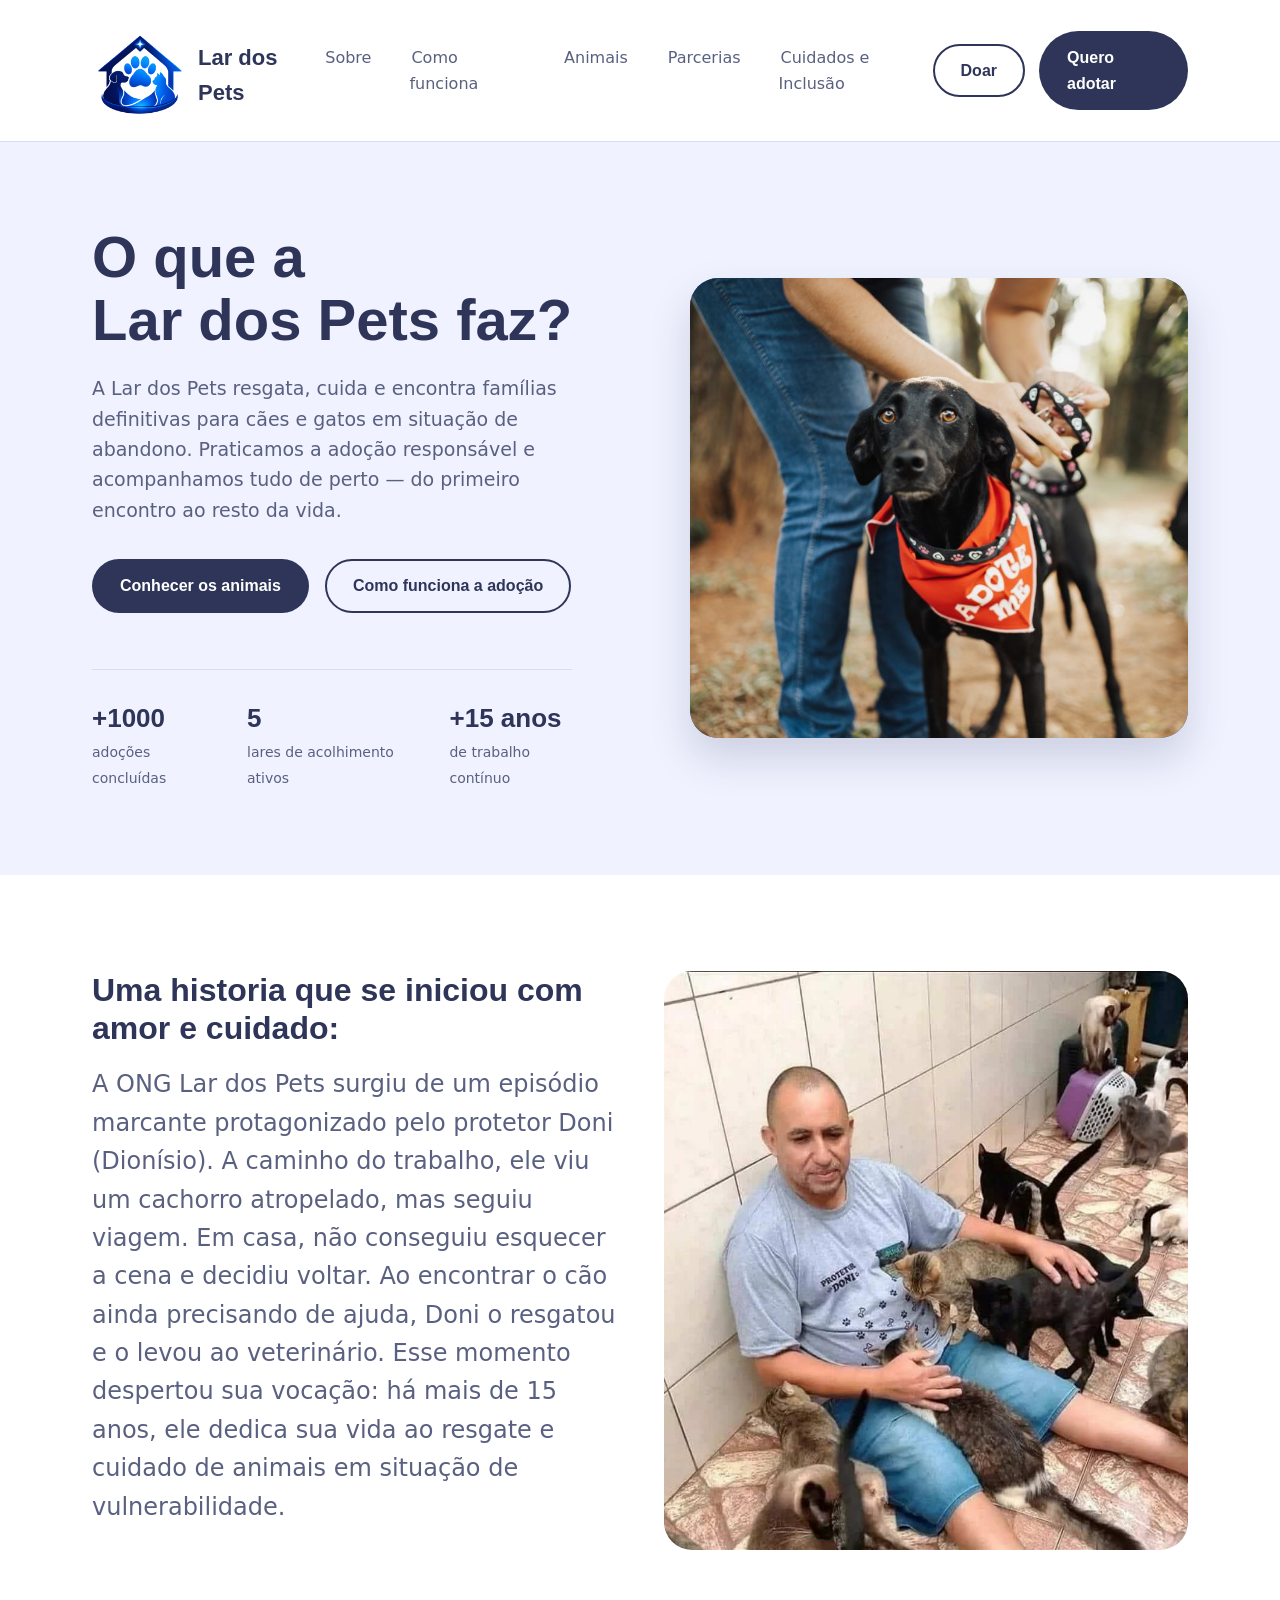
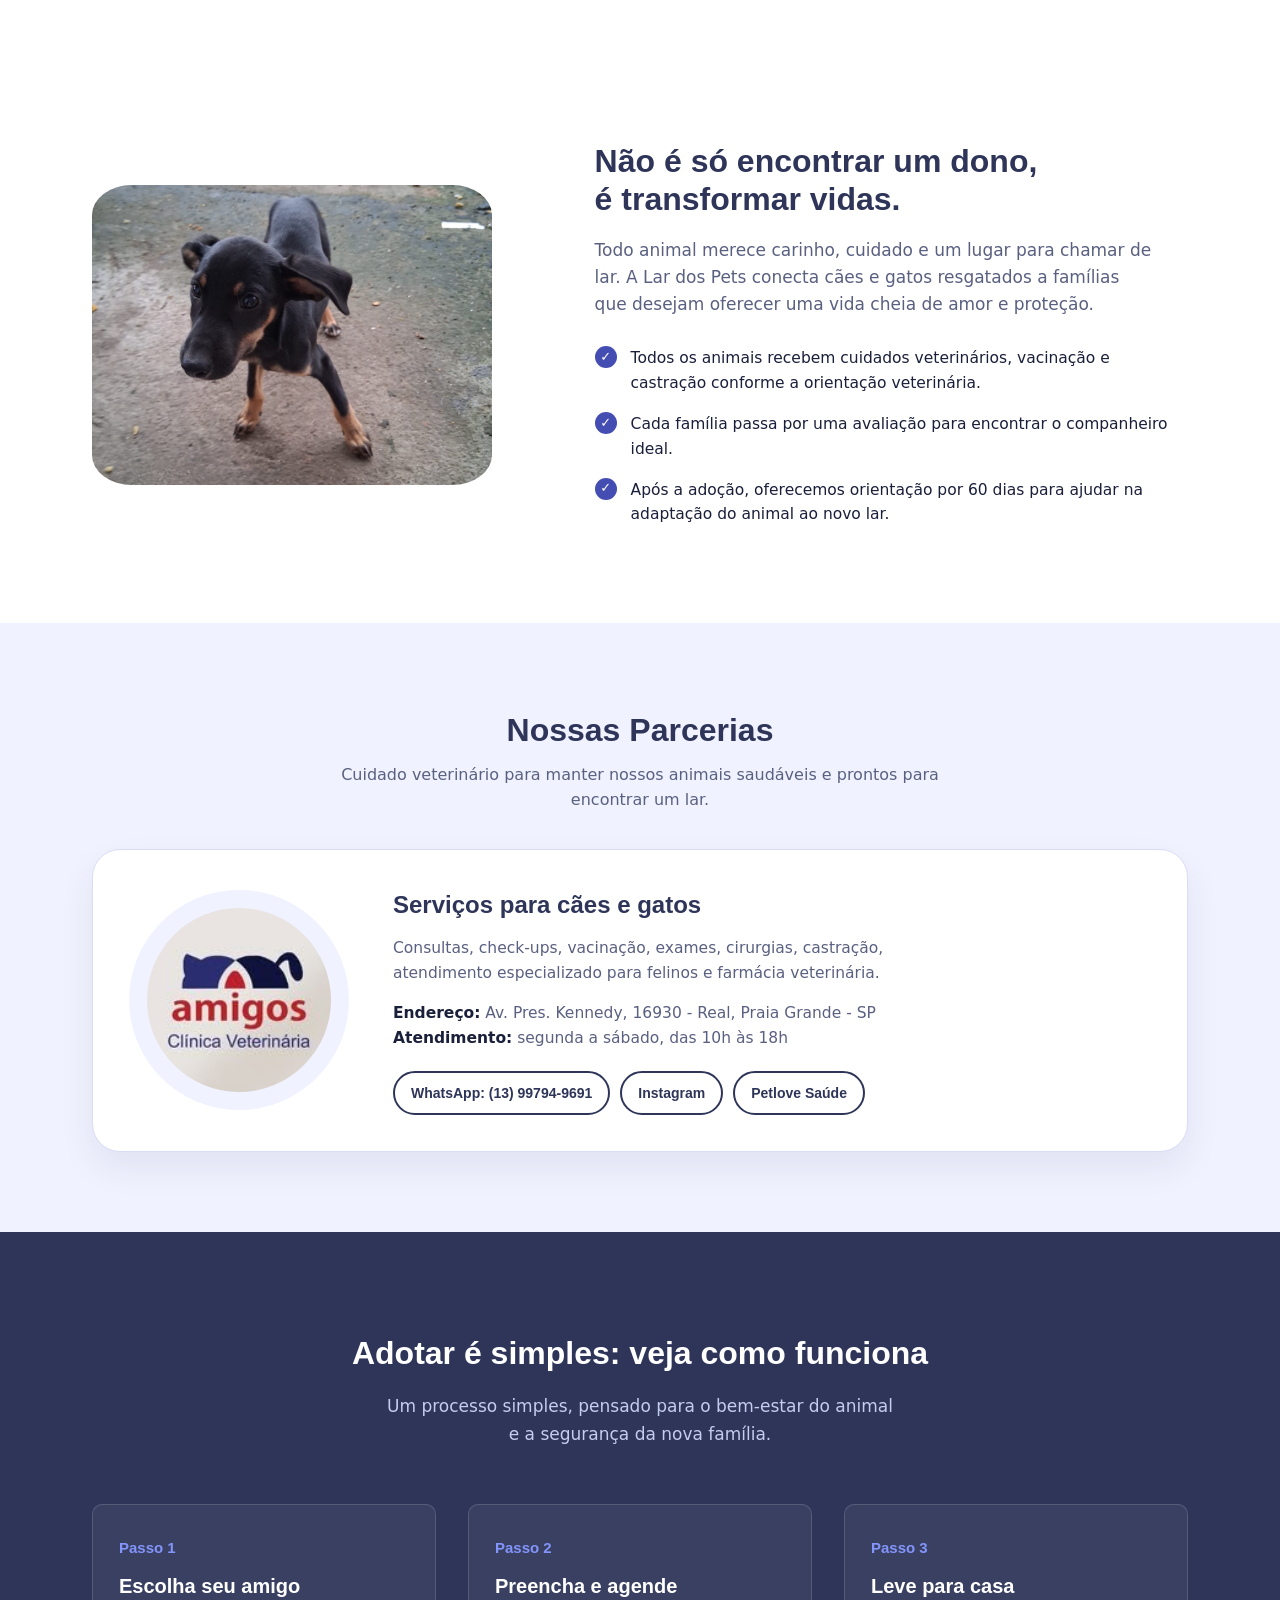
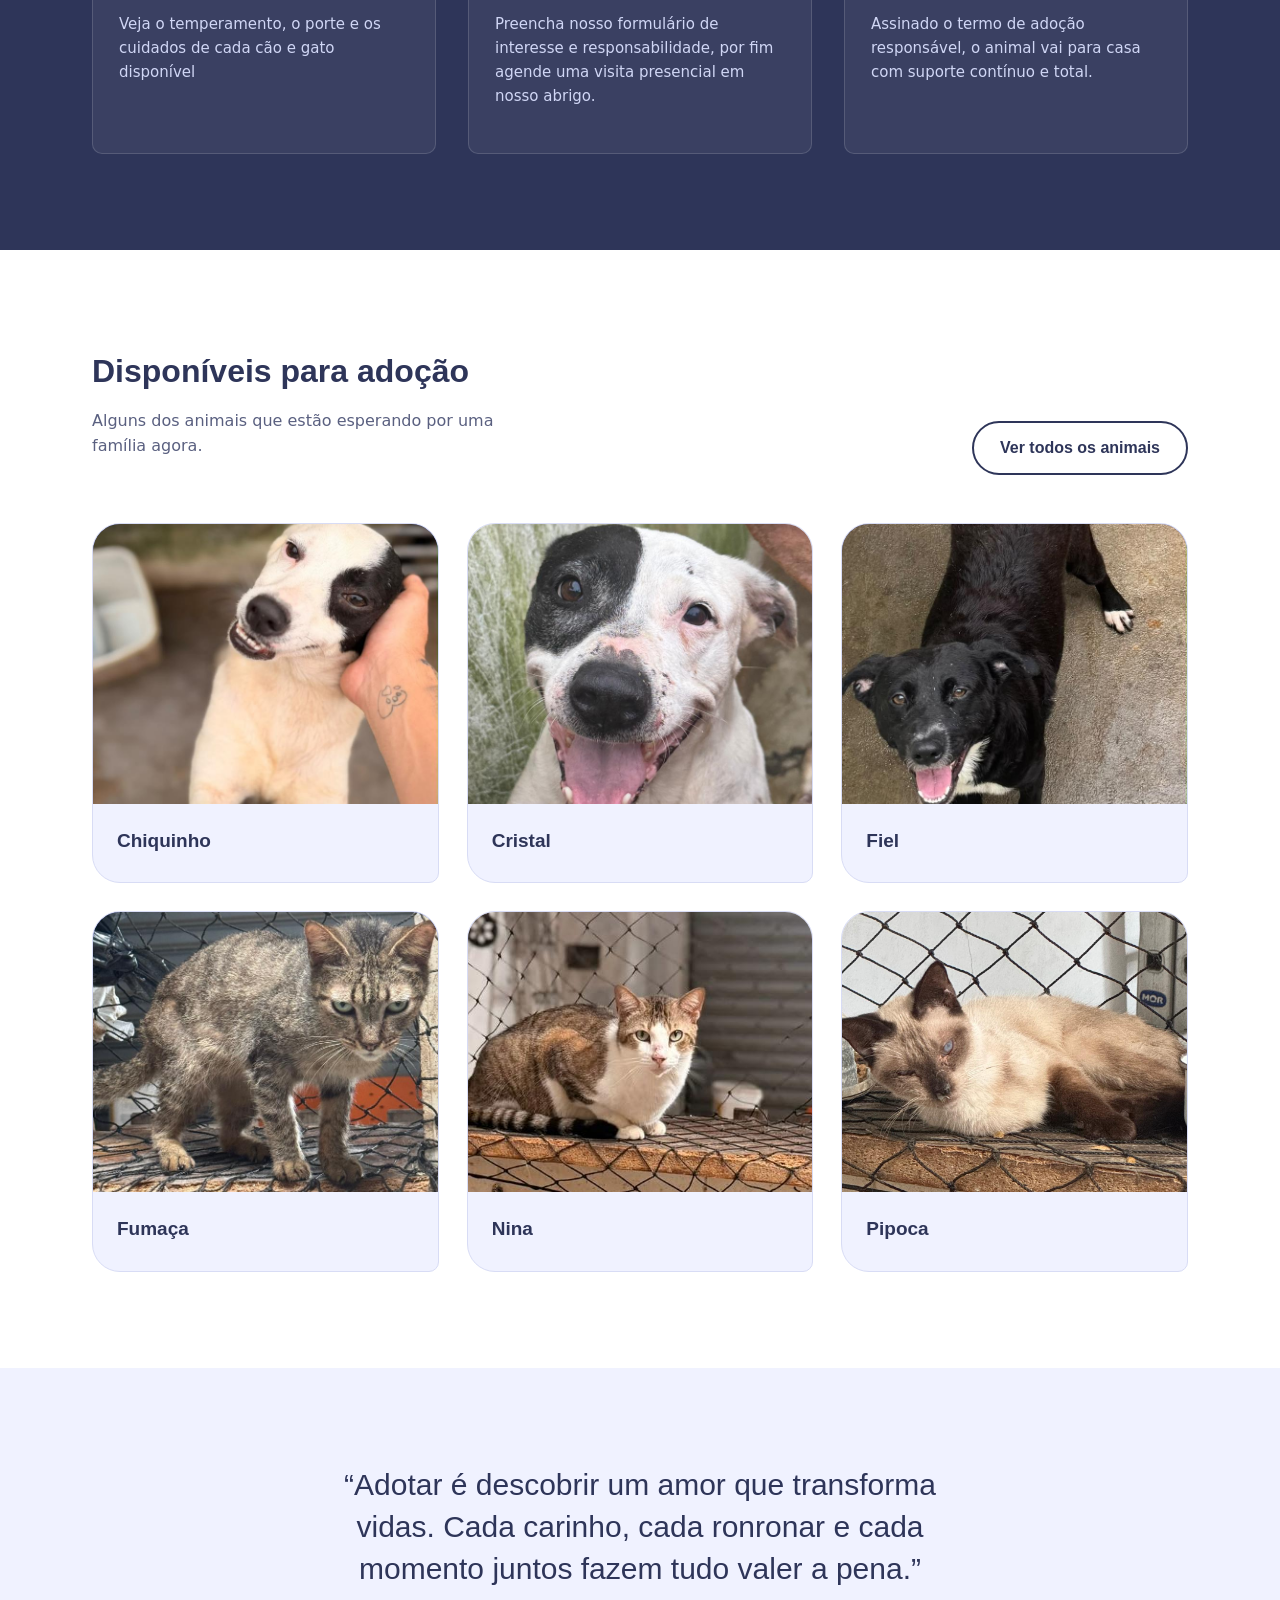
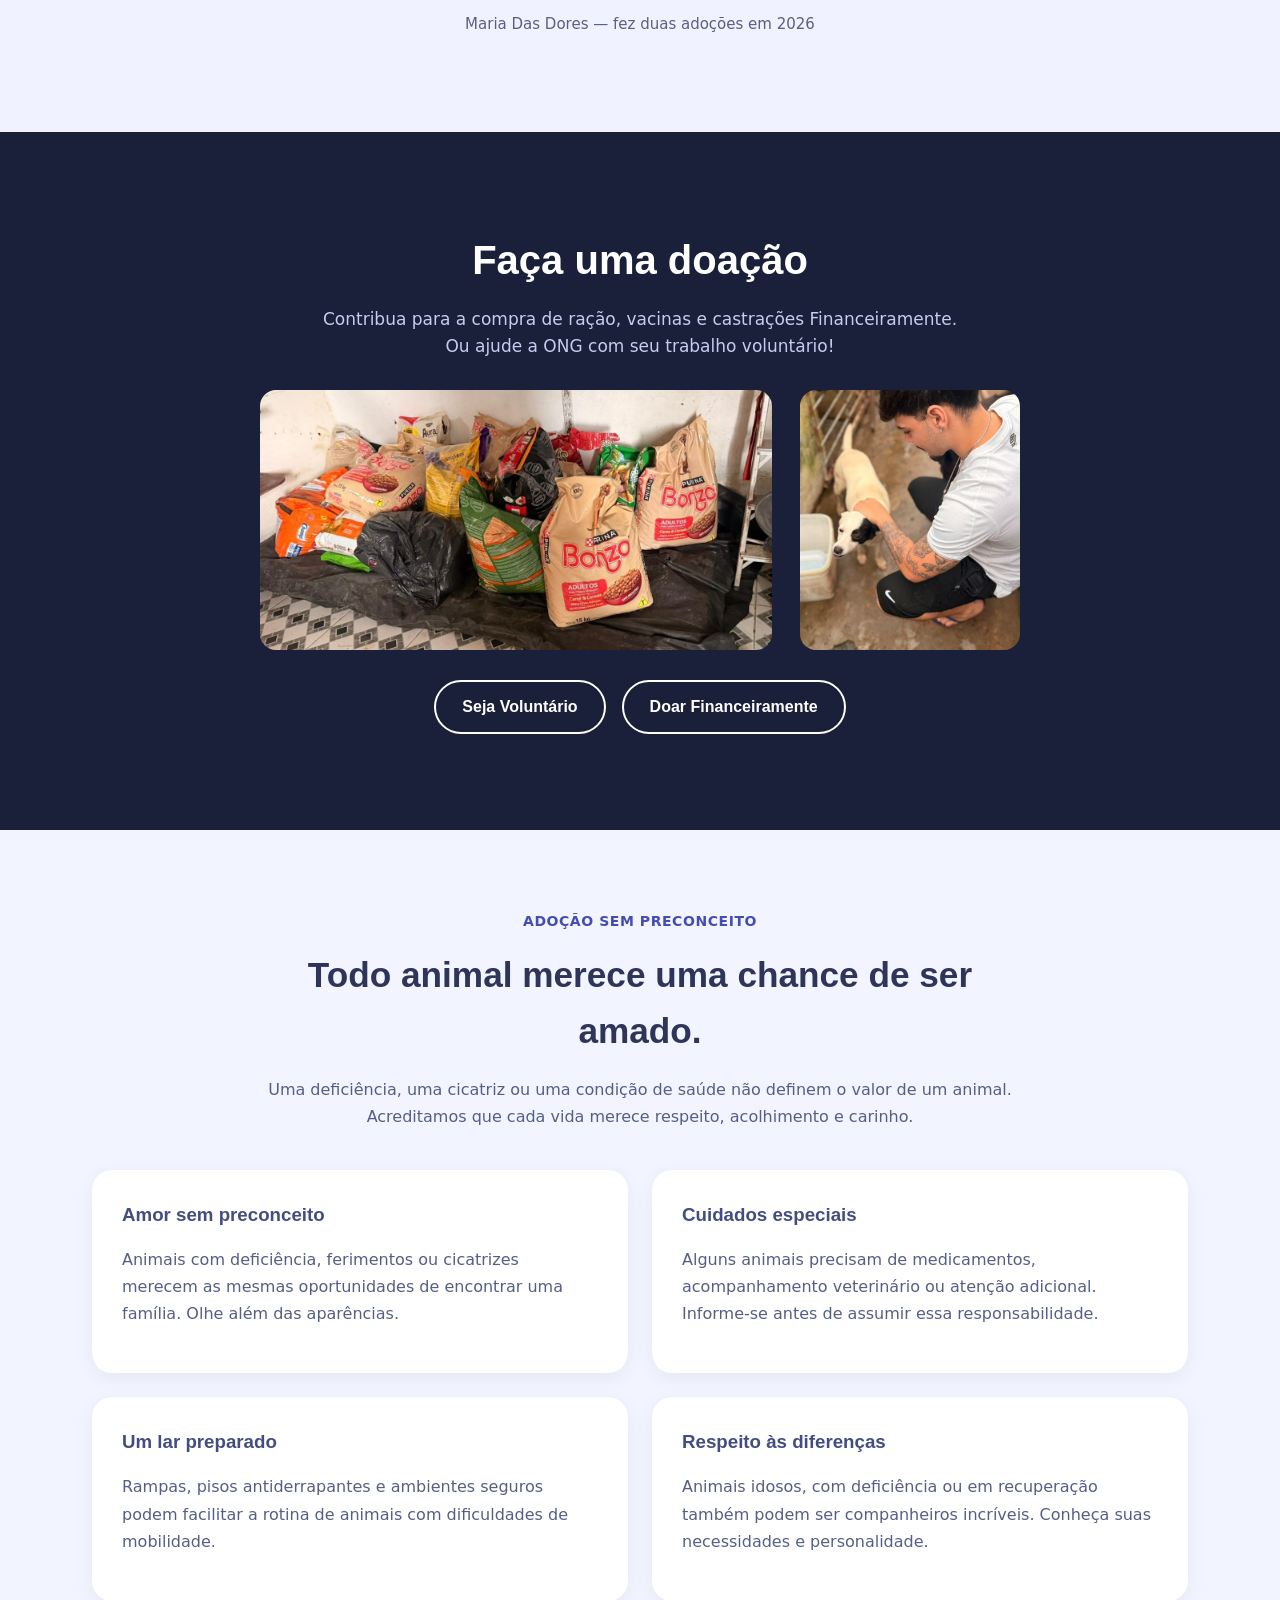
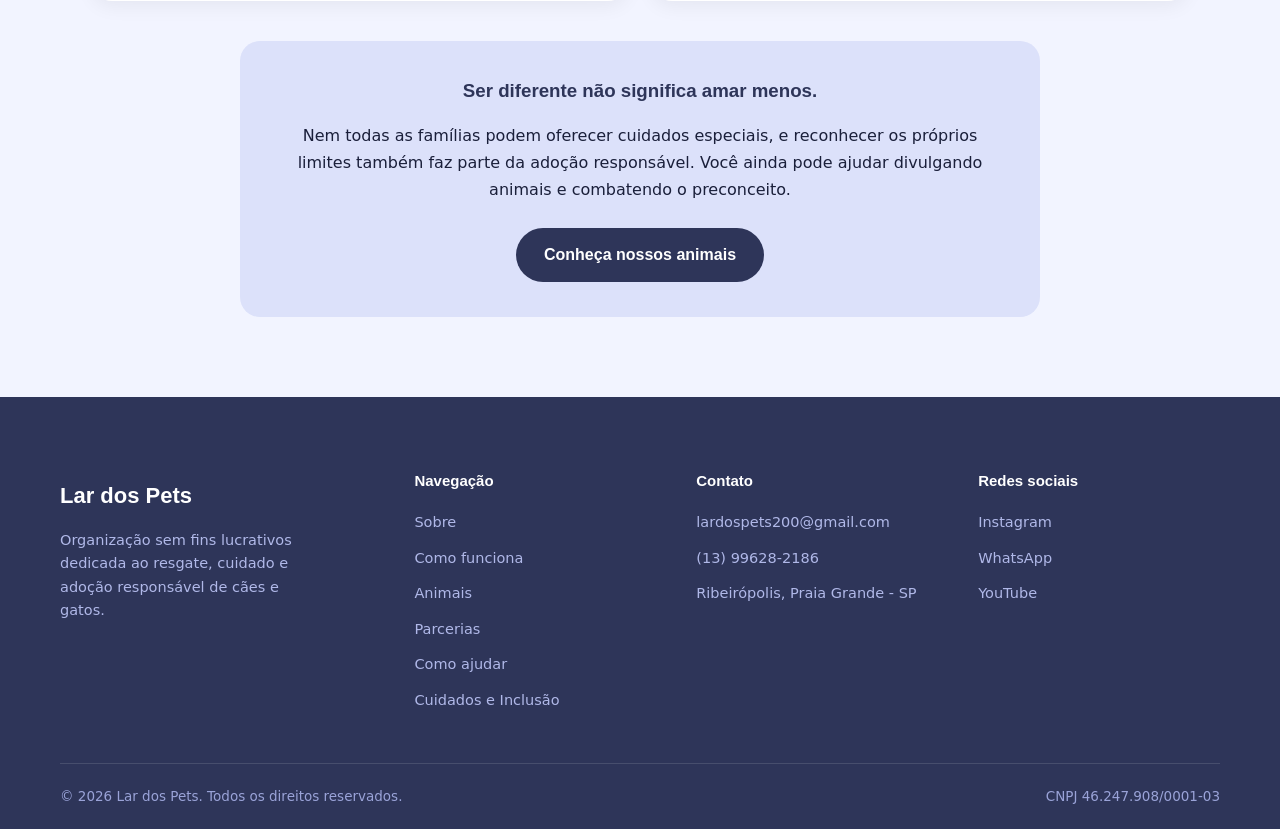
==== commit 9d8b9e1d: "Adiciona secao Cuidados e Inclusao" ====
--- a/index.html
+++ b/index.html
@@ -21,6 +21,7 @@
         <li><a href="#processo">Como funciona</a></li>
         <li><a href="LarDosPets/front/catalogo.html">Animais</a></li>
         <li><a href="#parcerias">Parcerias</a></li>
+        <li><a href="#cuidados">Cuidados e Inclusão</a></li>
       </ul>
     </nav>
     <div class="acoes-cabecalho">
@@ -213,6 +214,79 @@
     </div>
   </section>
 
+<!-- CUIDADOS E INCLUSÃO -->
+<section id="cuidados" class="secao-cuidados">
+  <div class="container">
+
+    <div class="cuidados-cabecalho">
+      <span class="etiqueta-secao">ADOÇÃO SEM PRECONCEITO</span>
+      <h2>Todo animal merece uma chance de ser amado.</h2>
+      <p>
+        Uma deficiência, uma cicatriz ou uma condição de saúde
+        não definem o valor de um animal. Acreditamos que
+        cada vida merece respeito, acolhimento e carinho.
+      </p>
+    </div>
+
+    <div class="cuidados-grade">
+
+      <article class="cuidados-card">
+        <span class="cuidados-icone"></span>
+        <h3>Amor sem preconceito</h3>
+        <p>
+          Animais com deficiência, ferimentos ou cicatrizes
+          merecem as mesmas oportunidades de encontrar
+          uma família. Olhe além das aparências.
+        </p>
+      </article>
+
+      <article class="cuidados-card">
+        <span class="cuidados-icone"></span>
+        <h3>Cuidados especiais</h3>
+        <p>
+          Alguns animais precisam de medicamentos,
+          acompanhamento veterinário ou atenção adicional.
+          Informe-se antes de assumir essa responsabilidade.
+        </p>
+      </article>
+
+      <article class="cuidados-card">
+        <span class="cuidados-icone"></span>
+        <h3>Um lar preparado</h3>
+        <p>
+          Rampas, pisos antiderrapantes e ambientes seguros
+          podem facilitar a rotina de animais com
+          dificuldades de mobilidade.
+        </p>
+      </article>
+
+      <article class="cuidados-card">
+        <span class="cuidados-icone"></span>
+        <h3>Respeito às diferenças</h3>
+        <p>
+          Animais idosos, com deficiência ou em recuperação
+          também podem ser companheiros incríveis.
+          Conheça suas necessidades e personalidade.
+        </p>
+      </article>
+
+    </div>
+
+    <div class="cuidados-destaque">
+      <h3>Ser diferente não significa amar menos.</h3>
+      <p>
+        Nem todas as famílias podem oferecer cuidados especiais,
+        e reconhecer os próprios limites também faz parte
+        da adoção responsável. Você ainda pode ajudar
+        divulgando animais e combatendo o preconceito.
+      </p>
+      <a href="catalogo.html" class="botao botao-principal">
+        Conheça nossos animais
+      </a>
+    </div>
+
+  </div>
+</section>
 </main>
 
 <footer>
@@ -229,6 +303,7 @@
         <li><a href="#animais">Animais</a></li>
         <li><a href="#parcerias">Parcerias</a></li>
         <li><a href="#ajudar">Como ajudar</a></li>
+        <li><a href="#cuidados">Cuidados e Inclusão</a></li>
       </ul>
     </div>
     <div>
--- a/css/main.css
+++ b/css/main.css
@@ -906,3 +906,80 @@
 
    
   }
+
+/* CUIDADOS E INCLUSÃO */
+
+.secao-cuidados {
+  padding: 80px 0;
+  background: #f2f4ff;
+}
+
+.cuidados-cabecalho {
+  max-width: 750px;
+  margin: 0 auto 40px;
+  text-align: center;
+}
+
+.cuidados-cabecalho h2 {
+  font-size: 2.2rem;
+  color: #2e3559;
+  margin: 15px 0;
+}
+
+.cuidados-cabecalho p {
+  color: #555f85;
+  line-height: 1.7;
+}
+
+.cuidados-grade {
+  display: grid;
+  grid-template-columns: repeat(2, 1fr);
+  gap: 24px;
+  margin-bottom: 40px;
+}
+
+.cuidados-card {
+  background: #ffffff;
+  padding: 30px;
+  border-radius: 20px;
+  box-shadow: 0 5px 20px rgba(0, 0, 0, 0.06);
+}
+
+.cuidados-card h3 {
+  color: #444d82;
+  margin-bottom: 12px;
+}
+
+.cuidados-card p {
+  color: #555f85;
+  line-height: 1.7;
+}
+
+.cuidados-destaque {
+  text-align: center;
+  max-width: 800px;
+  margin: 0 auto;
+  padding: 35px;
+  background: #dce1fa;
+  border-radius: 20px;
+}
+
+.cuidados-destaque h3 {
+  color: #2e3559;
+  margin-bottom: 15px;
+}
+
+.cuidados-destaque p {
+  margin-bottom: 25px;
+  line-height: 1.7;
+}
+
+@media (max-width: 768px) {
+  .cuidados-grade {
+    grid-template-columns: 1fr;
+  }
+
+  .cuidados-cabecalho h2 {
+    font-size: 1.7rem;
+  }
+}
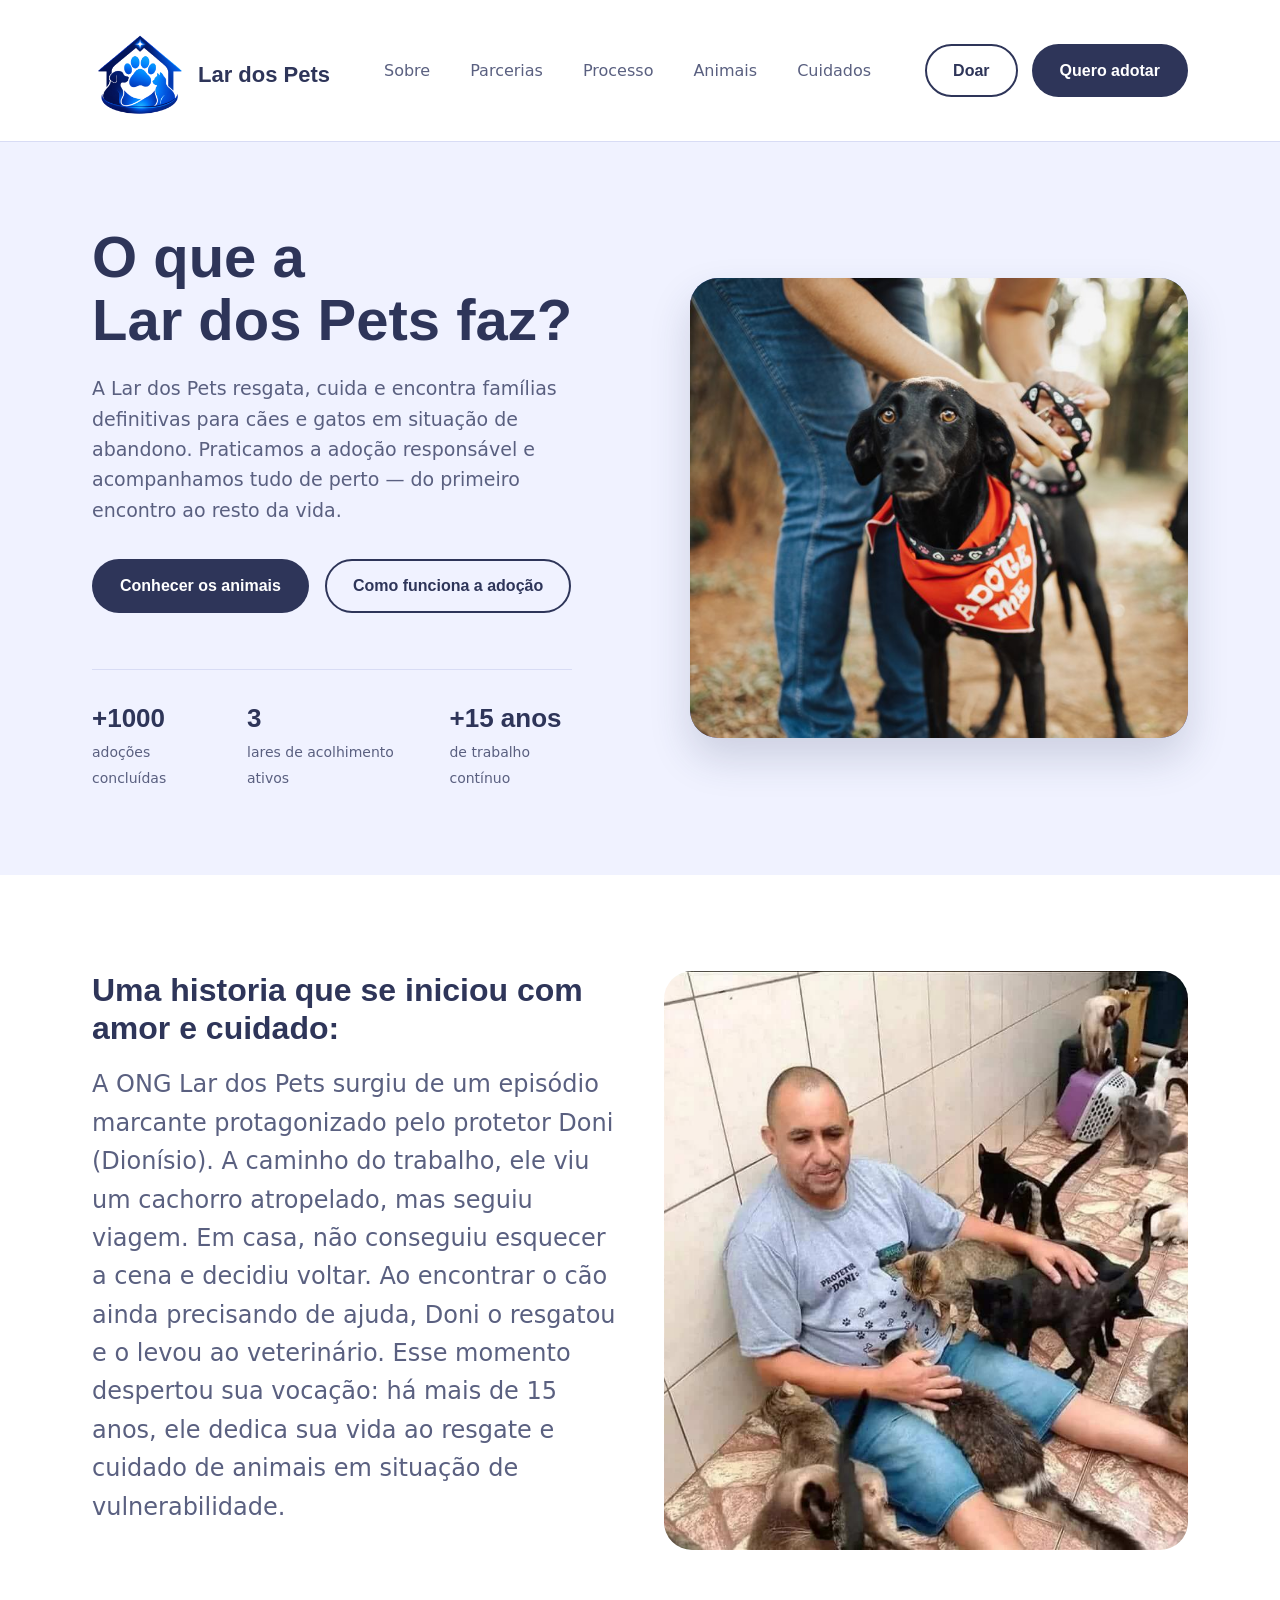
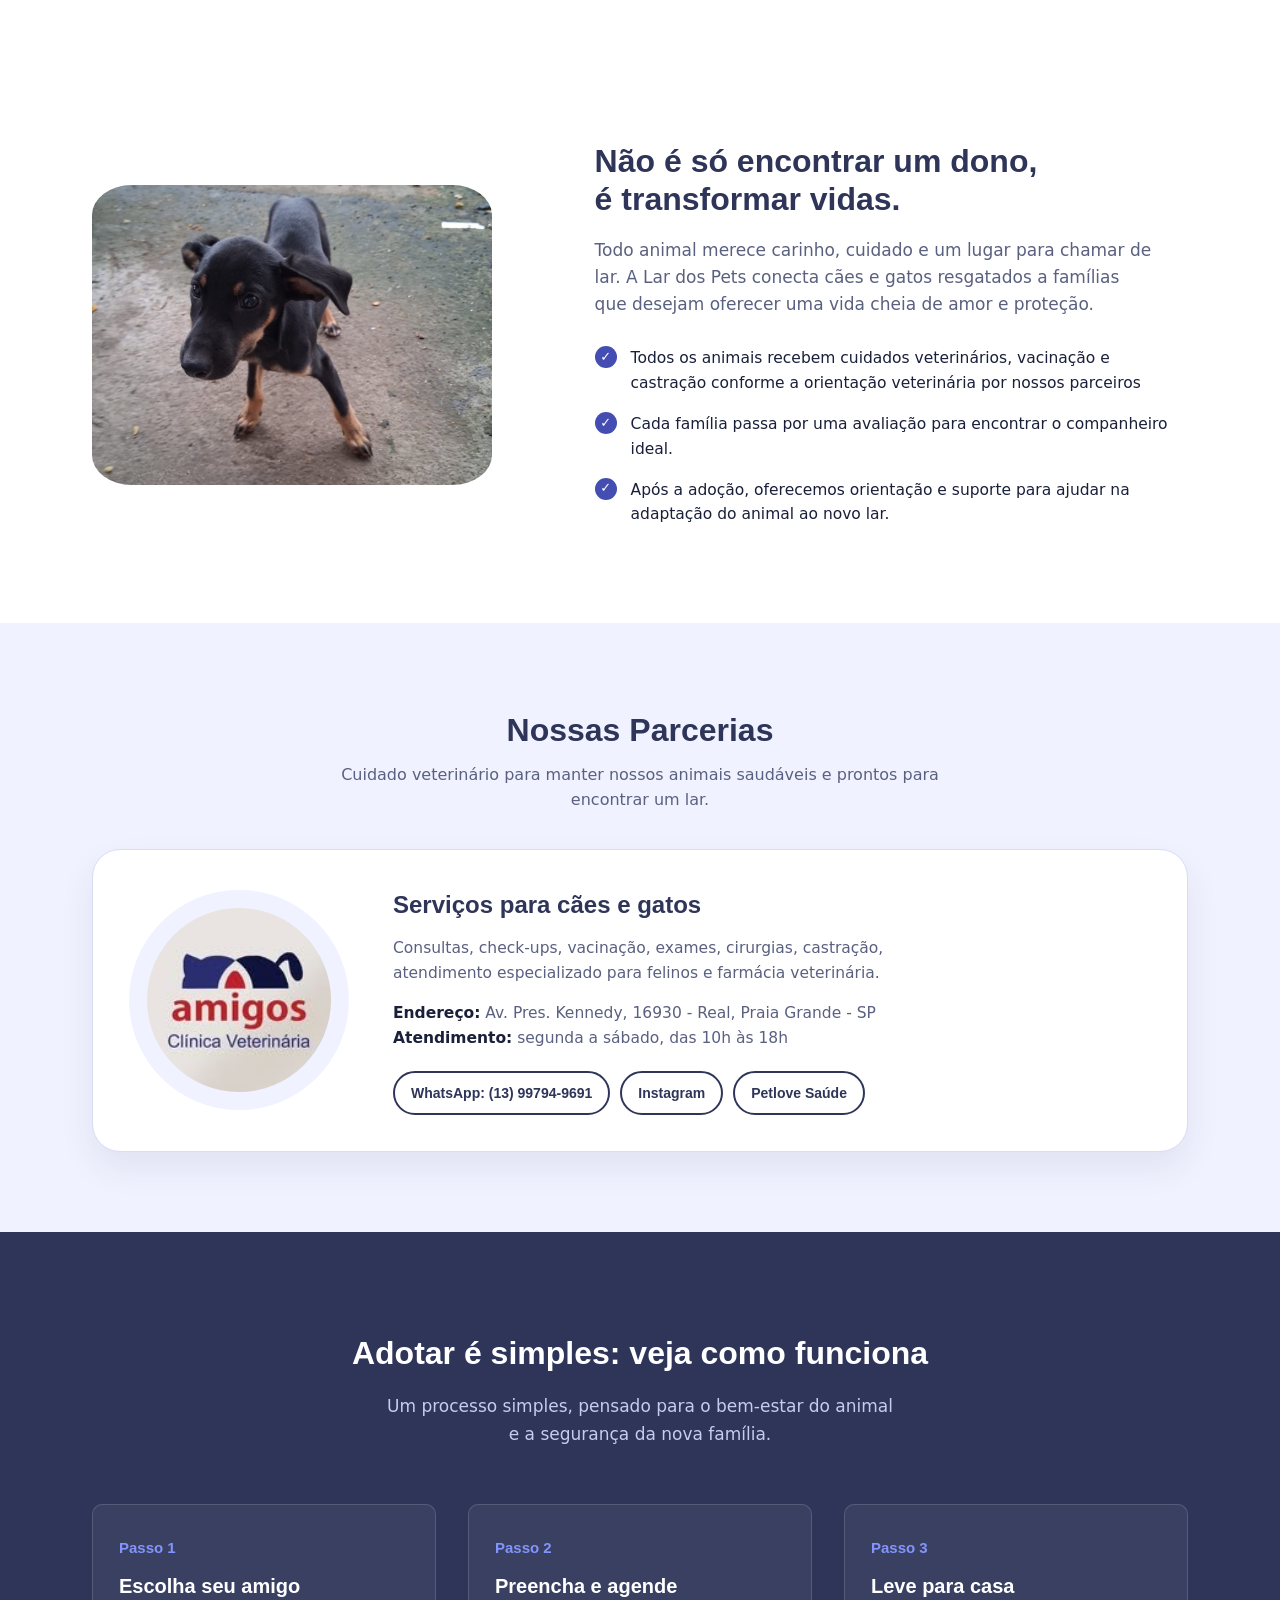
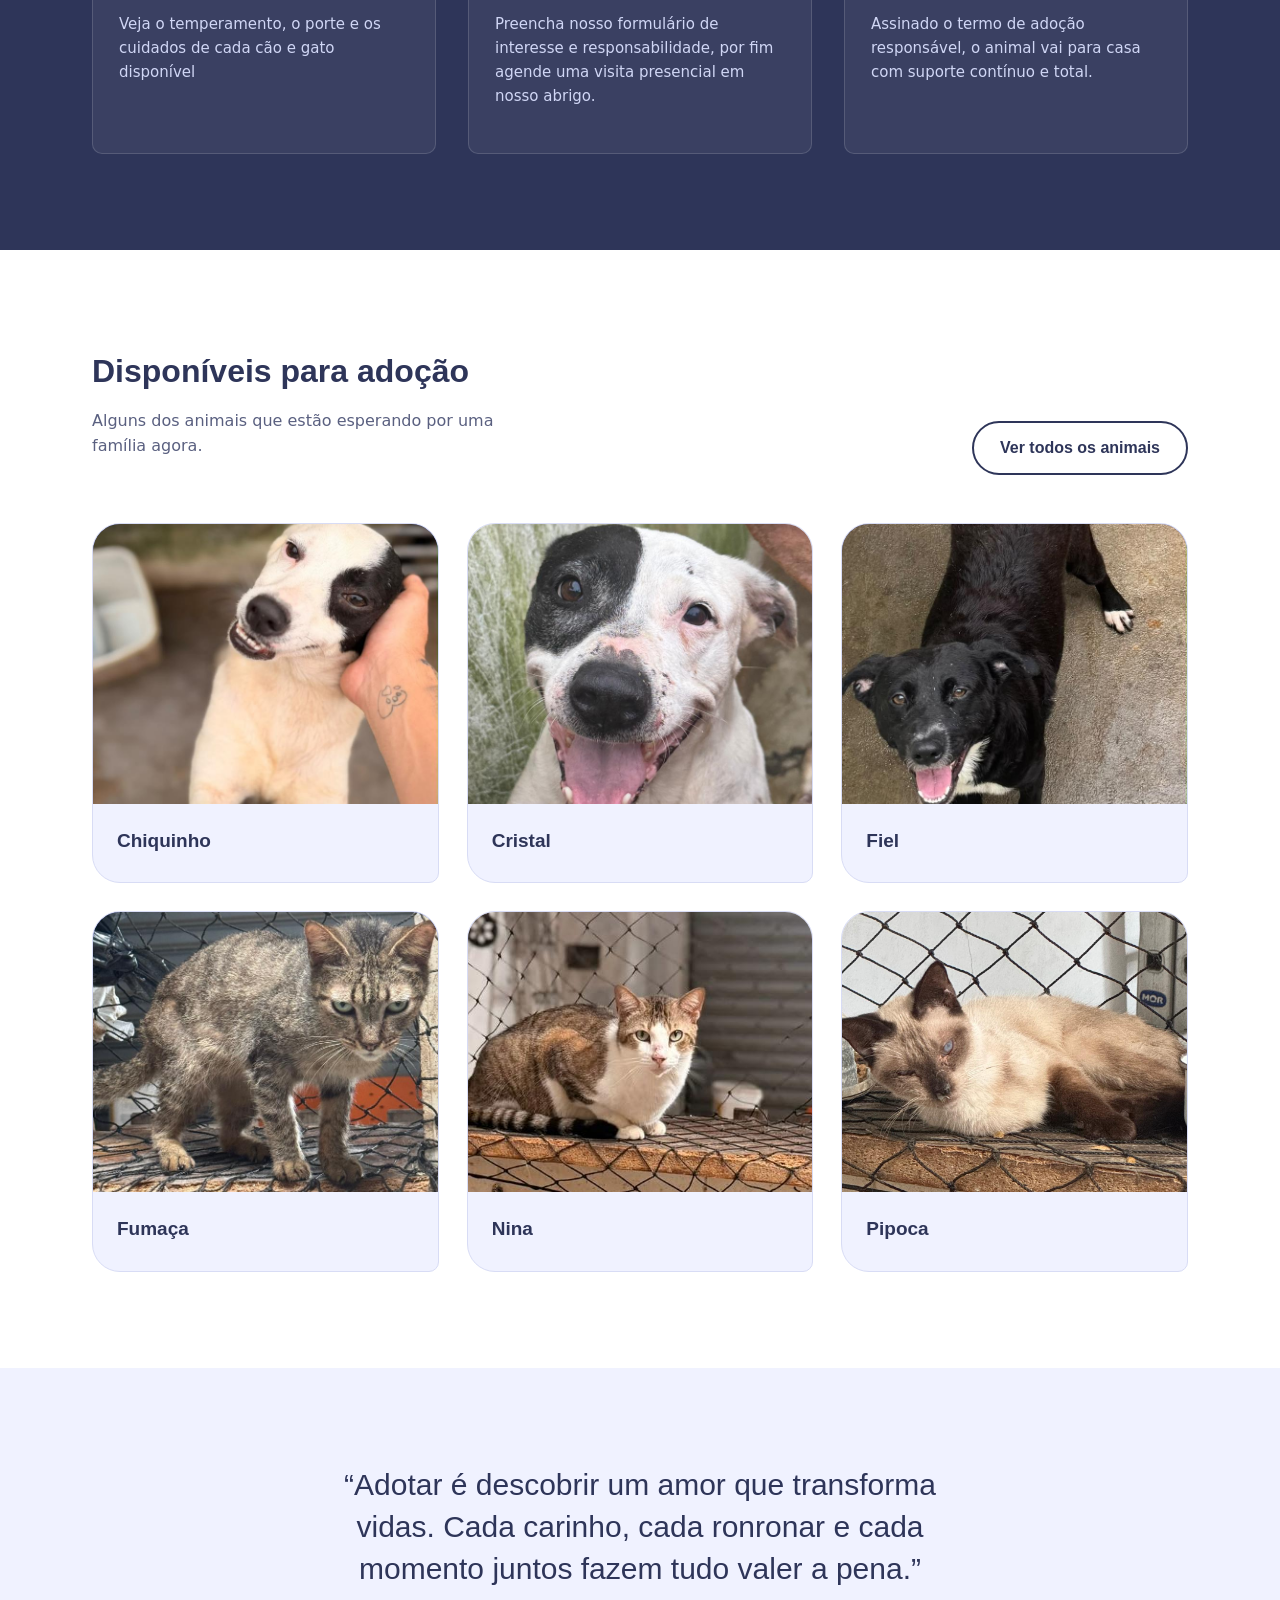
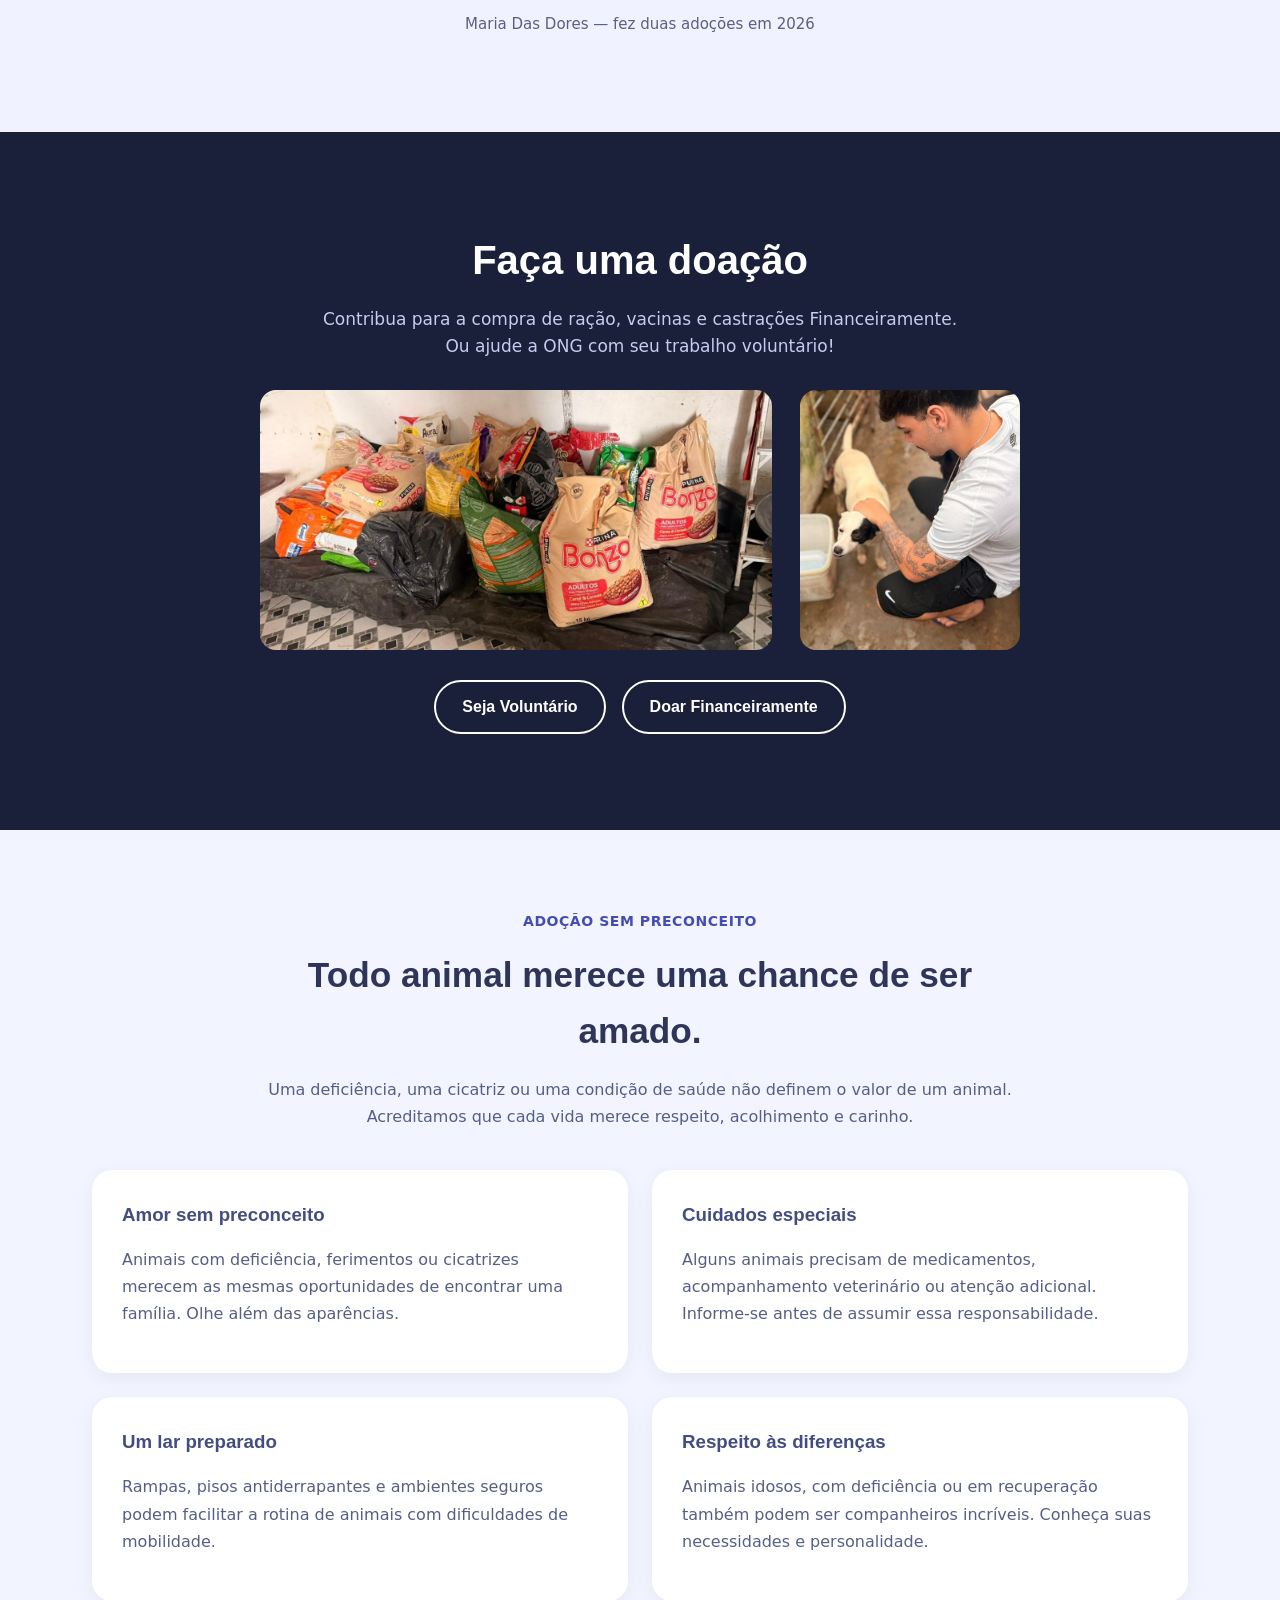
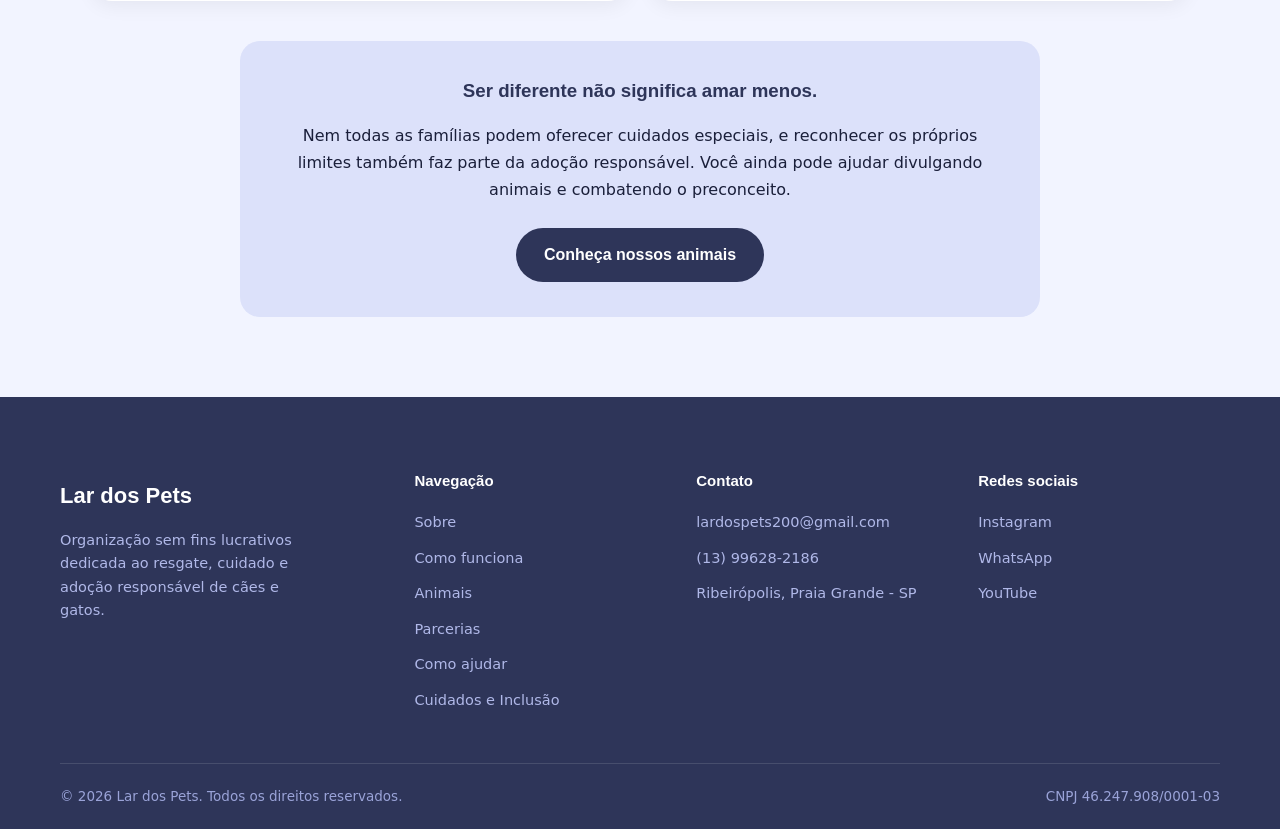
==== commit fe52d525: "alterando quantidade de lares" ====
--- a/index.html
+++ b/index.html
@@ -16,12 +16,12 @@
       Lar dos Pets
     </a>
     <nav>
-      <ul>
+      <ul class="lista_cabecalho">
         <li><a href="#missao">Sobre</a></li>
-        <li><a href="#processo">Como funciona</a></li>
+        <li><a href="#parcerias">Parcerias</a></li>
+        <li><a href="#processo">Processo</a></li>
         <li><a href="LarDosPets/front/catalogo.html">Animais</a></li>
-        <li><a href="#parcerias">Parcerias</a></li>
-        <li><a href="#cuidados">Cuidados e Inclusão</a></li>
+        <li><a href="#cuidados">Cuidados</a></li>
       </ul>
     </nav>
     <div class="acoes-cabecalho">
@@ -47,7 +47,7 @@
           </div>
           <div class="estatisticas-destaque">
             <div><strong>+1000</strong><span>adoções concluídas</span></div>
-            <div><strong>5</strong><span>lares de acolhimento ativos</span></div>
+            <div><strong>3</strong><span>lares de acolhimento ativos</span></div>
             <div><strong>+15 anos</strong><span>de trabalho contínuo</span></div>
           </div>
         </div>
@@ -80,9 +80,9 @@
         <h2>Não é só encontrar um dono,<br>é transformar vidas.</h2>
         <p>Todo animal merece carinho, cuidado e um lugar para chamar de lar. A Lar dos Pets conecta cães e gatos resgatados a famílias que desejam oferecer uma vida cheia de amor e proteção.</p>
         <ul class="pontos-missao">
-          <li>Todos os animais recebem cuidados veterinários, vacinação e castração conforme a orientação veterinária.</li>
+          <li>Todos os animais recebem cuidados veterinários, vacinação e castração conforme a orientação veterinária por nossos parceiros</li>
           <li>Cada família passa por uma avaliação para encontrar o companheiro ideal.</li>
-          <li>Após a adoção, oferecemos orientação por 60 dias para ajudar na adaptação do animal ao novo lar.</li>
+          <li>Após a adoção, oferecemos orientação e suporte para ajudar na adaptação do animal ao novo lar.</li>
         </ul>
       </div>
     </div>
--- a/css/main.css
+++ b/css/main.css
@@ -79,7 +79,7 @@
 .icone-logotipo {
     width: 96px;
     height: 96px;
-    margin: 0;
+    margin: 0px;
     display: flex;
     align-items: center;
     justify-content: center;
@@ -983,3 +983,7 @@
     font-size: 1.7rem;
   }
 }
+
+.lista_cabecalho {
+  margin: 10px;
+}
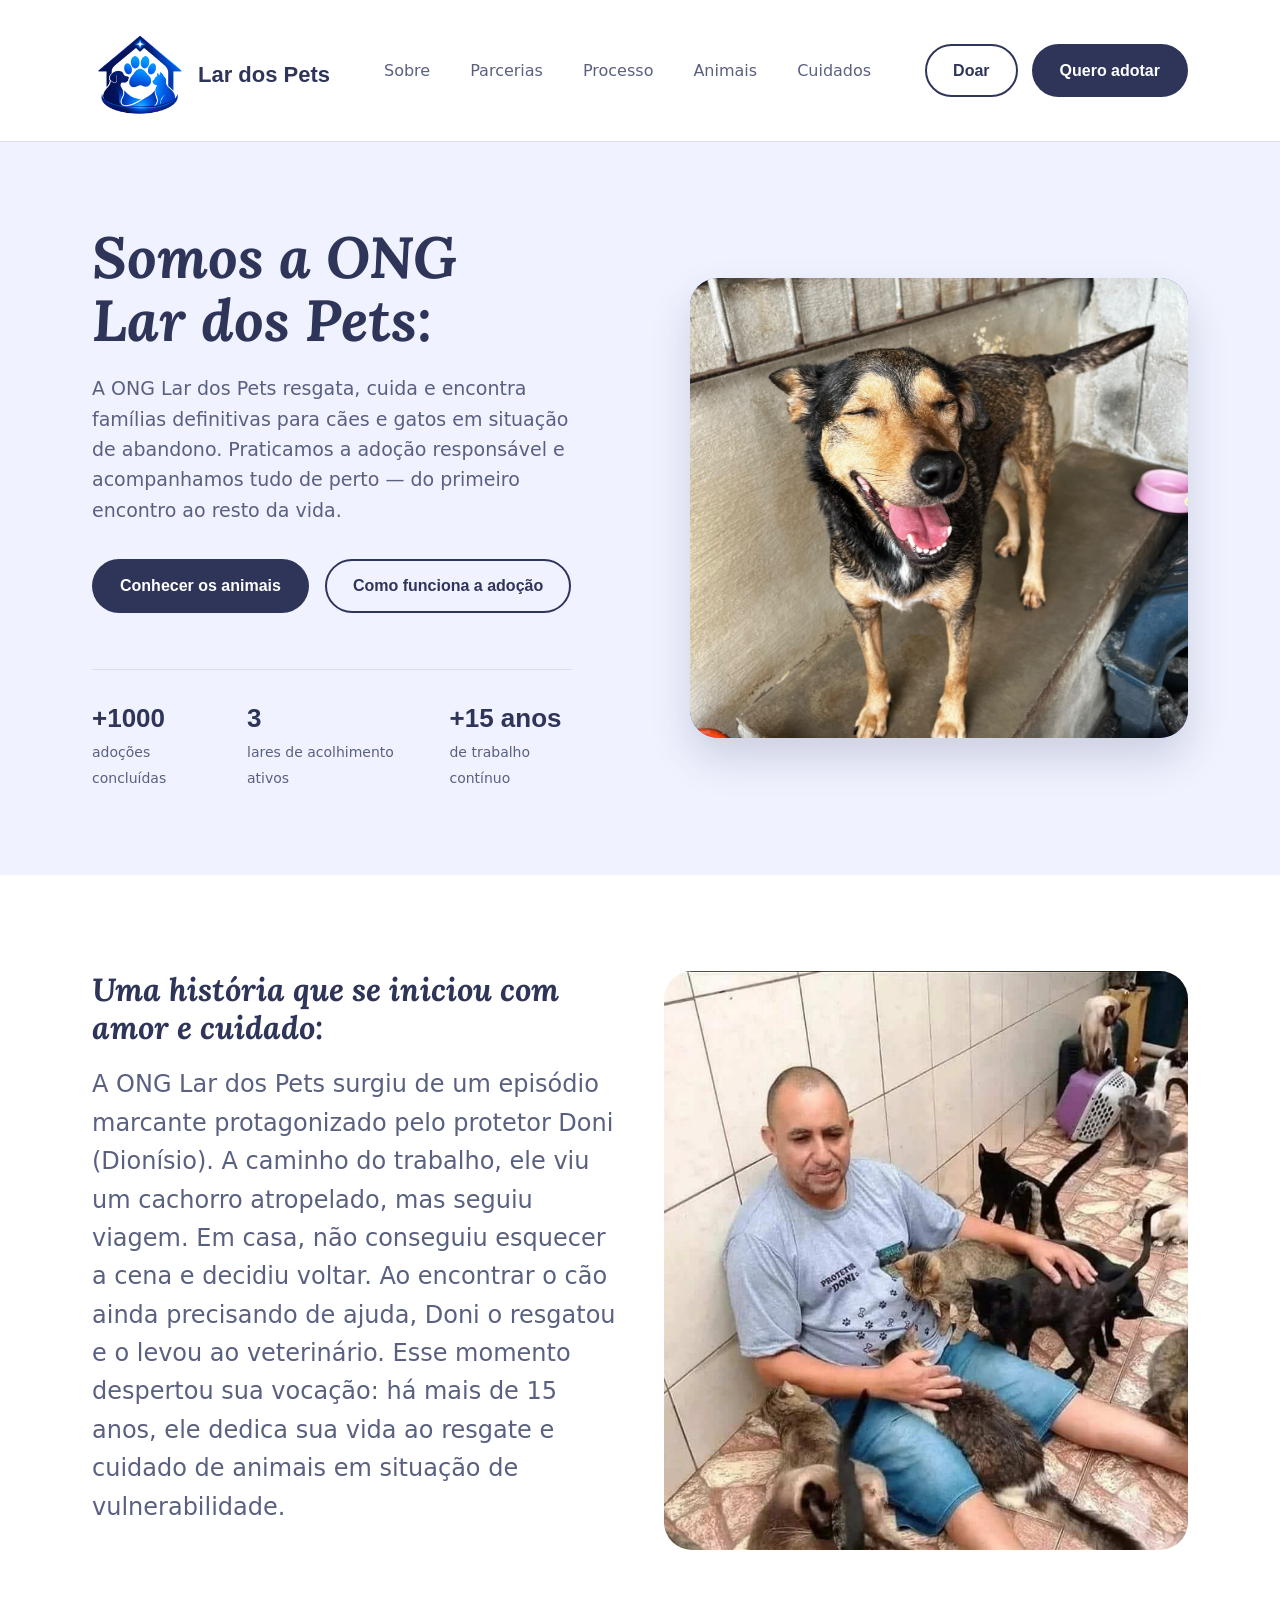
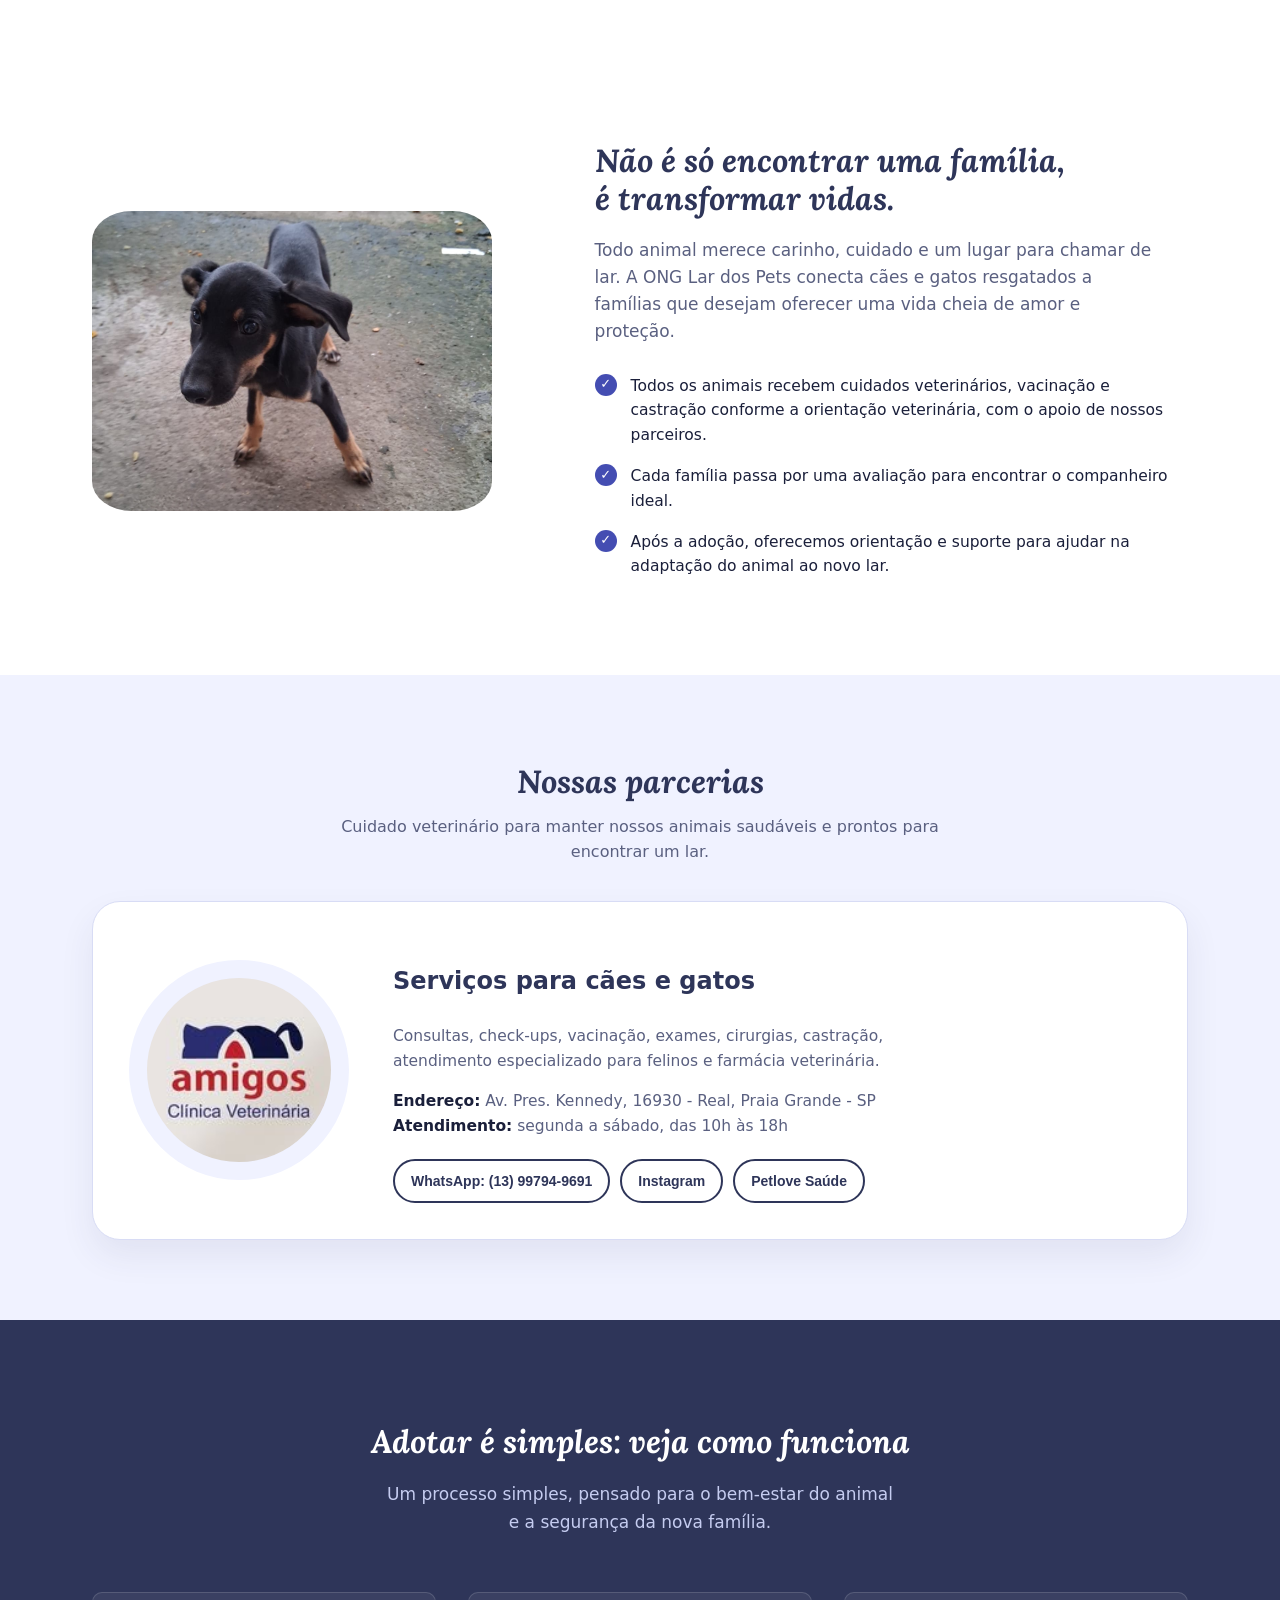
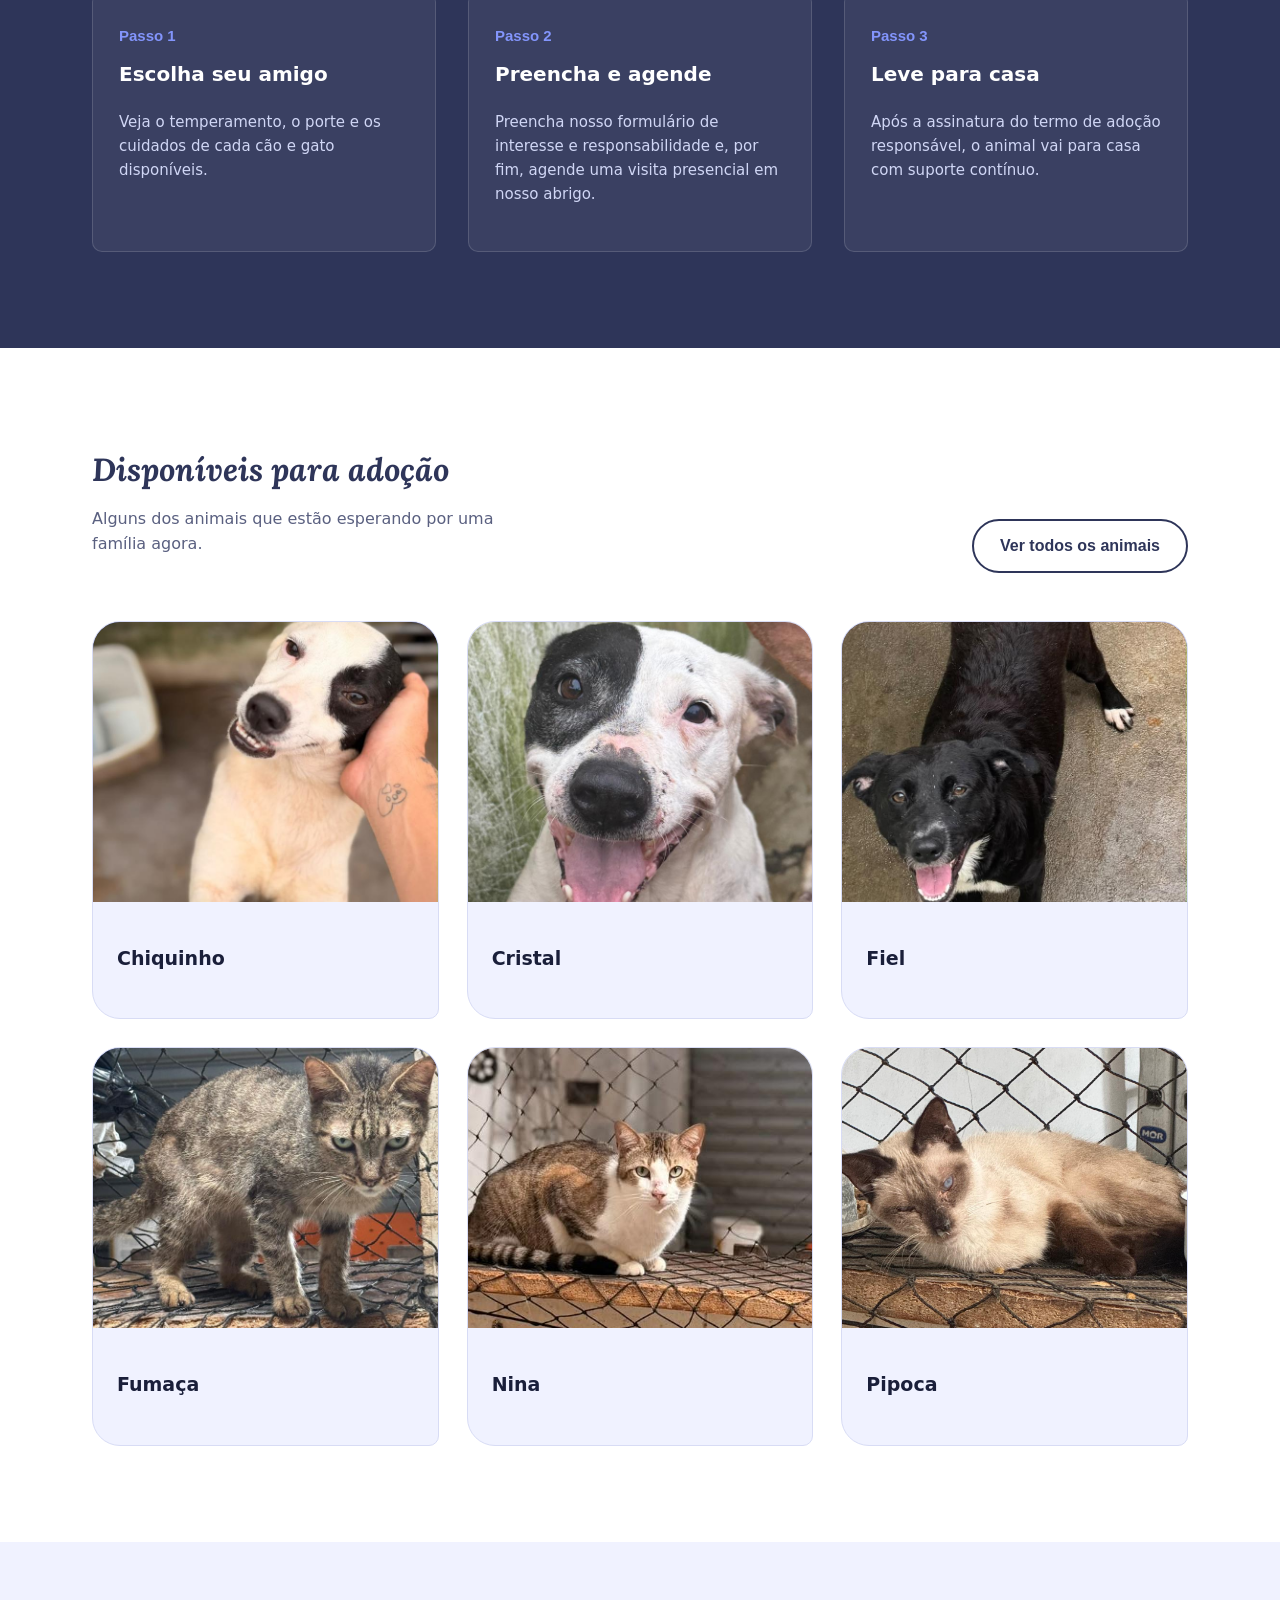
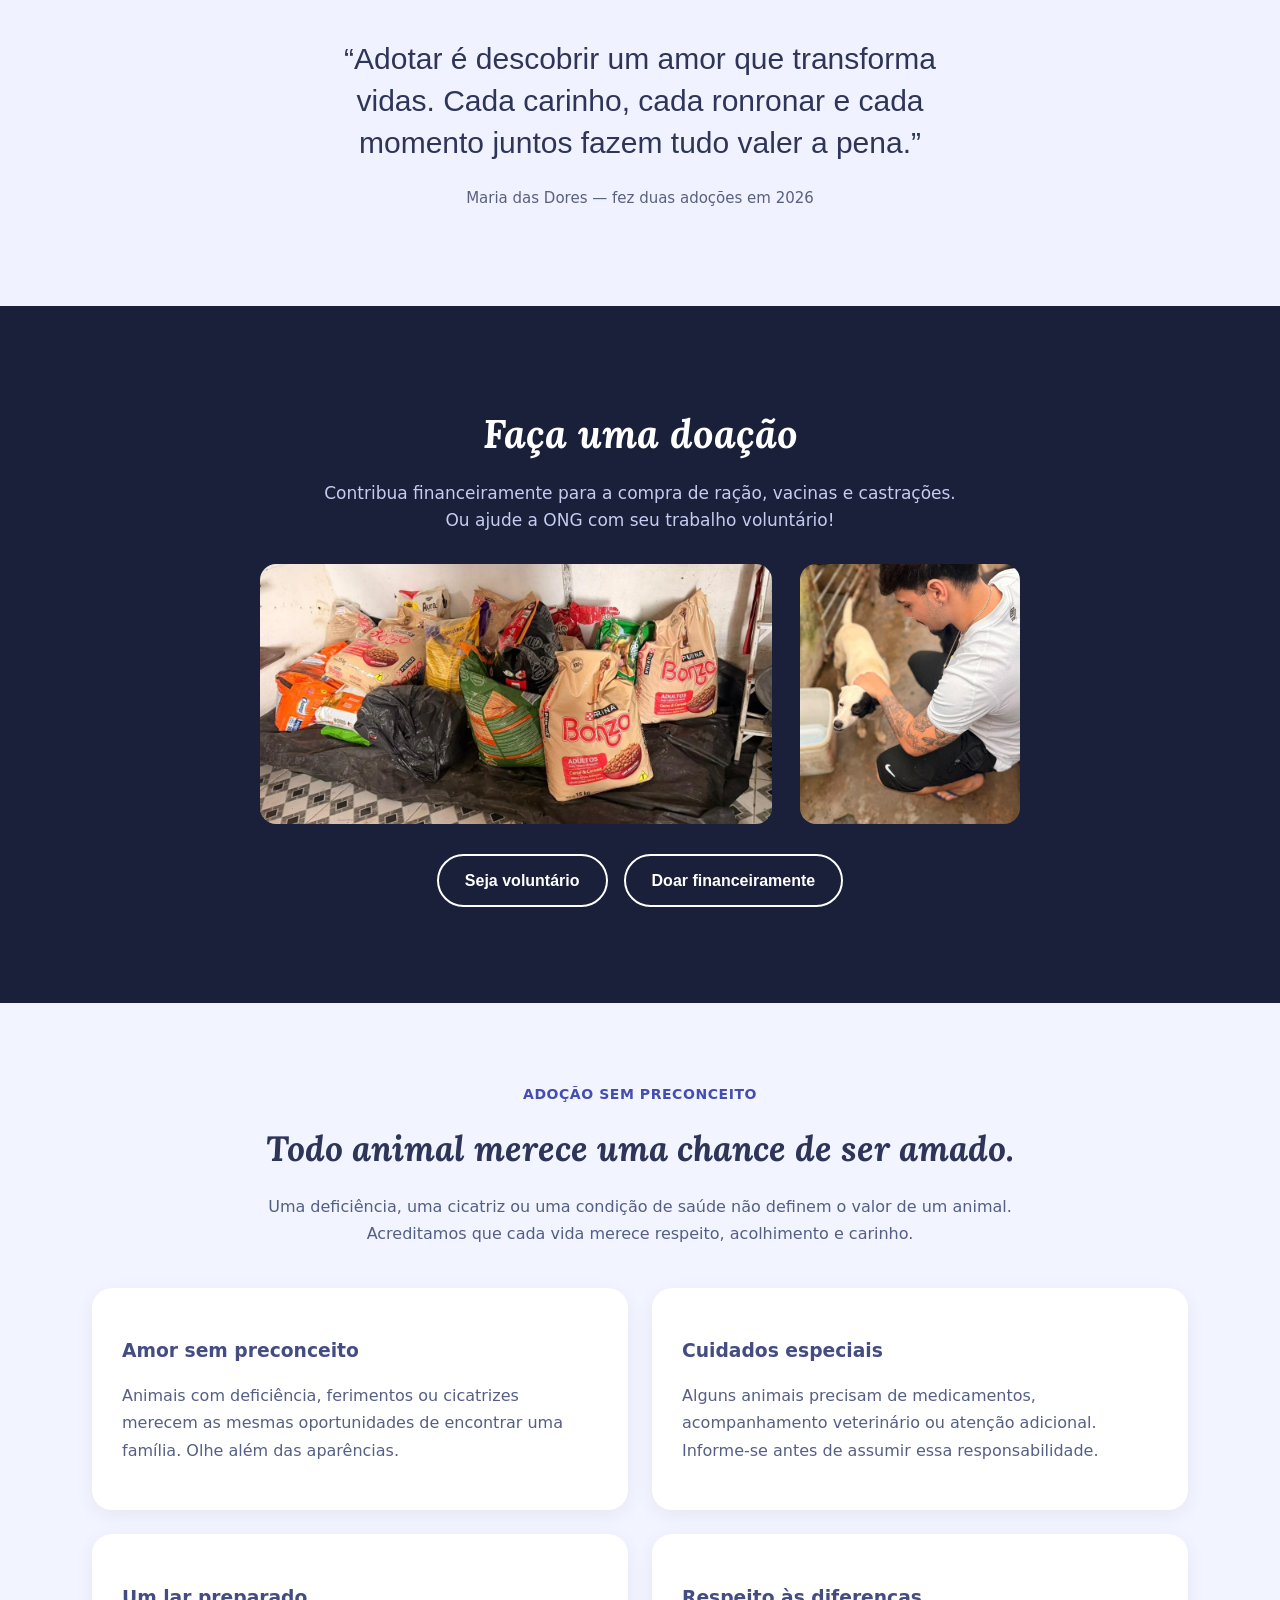
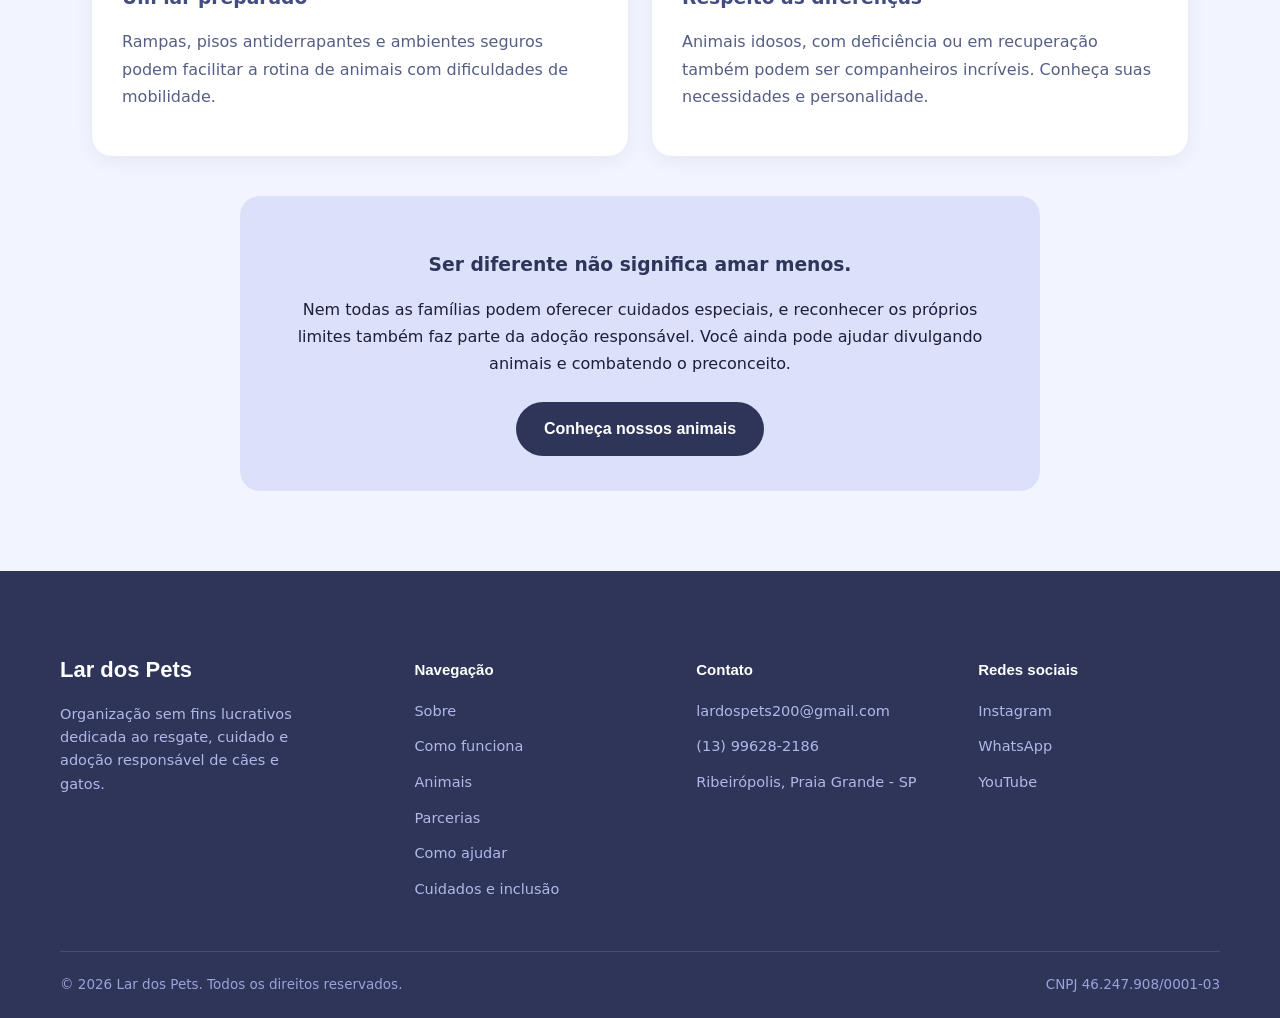
==== commit 0d15f5b2: "revisando os textos e inserindo fonte nos subtitulos" ====
--- a/index.html
+++ b/index.html
@@ -6,6 +6,7 @@
 <title>Lar dos Pets — Adoção responsável de animais</title>
 <link rel="stylesheet" href="css/main.css">
 <link rel="shortcut icon" href="logo/logo_lardospets.ico" type="image/x-icon">
+
 </head>
 <body>
 <!--CABEÇALHO-->
@@ -39,8 +40,8 @@
     <div class="container">
       <div class="grade-destaque">
         <div>
-          <h1>O que a<br>Lar dos Pets faz?</h1>
-          <p class="introducao">A Lar dos Pets resgata, cuida e encontra famílias definitivas para cães e gatos em situação de abandono. Praticamos a adoção responsável e acompanhamos tudo de perto — do primeiro encontro ao resto da vida.</p>
+          <h1>Somos a ONG<br class="fonte_destaque">Lar dos Pets:</h1>
+          <p class="introducao">A ONG Lar dos Pets resgata, cuida e encontra famílias definitivas para cães e gatos em situação de abandono. Praticamos a adoção responsável e acompanhamos tudo de perto — do primeiro encontro ao resto da vida.</p>
           <div class="acoes-destaque">
             <a href="#animais" class="botao botao-principal">Conhecer os animais</a>
             <a href="#processo" class="botao botao-contorno">Como funciona a adoção</a>
@@ -52,7 +53,7 @@
           </div>
         </div>
         <div class="arte-destaque">
-          <img src="imgs/foto-ong-front.jpg" alt="Cachorro adotado, feliz ao lado da família">
+          <img src="imgs-cachorro/foto_inicial.jpeg" alt="Cachorro adotado, feliz ao lado da família">
         </div>
       </div>
     </div>
@@ -61,7 +62,7 @@
   <section id="missao-hist">
     <div class="container historia">
       <div class="historia-texto">
-        <h2>Uma historia que se iniciou com amor e cuidado:</h2>
+        <h2>Uma história que se iniciou com amor e cuidado:</h2>
         <p>A ONG Lar dos Pets surgiu de um episódio marcante protagonizado pelo protetor Doni (Dionísio). A caminho do trabalho, ele viu um cachorro atropelado, mas seguiu viagem. Em casa, não conseguiu esquecer a cena e decidiu voltar. Ao encontrar o cão ainda precisando de ajuda, Doni o resgatou e o levou ao veterinário. Esse momento despertou sua vocação: há mais de 15 anos, ele dedica sua vida ao resgate e cuidado de animais em situação de vulnerabilidade.</p>
       </div>
       <div class="cachorro-missao">
@@ -77,10 +78,10 @@
         <img src="imgs/cachorro_doni.jpeg" alt="Cachorro resgatado pela ONG Lar dos Pets" loading="lazy">
       </div>
       <div>
-        <h2>Não é só encontrar um dono,<br>é transformar vidas.</h2>
-        <p>Todo animal merece carinho, cuidado e um lugar para chamar de lar. A Lar dos Pets conecta cães e gatos resgatados a famílias que desejam oferecer uma vida cheia de amor e proteção.</p>
+        <h2>Não é só encontrar uma família,<br>é transformar vidas.</h2>
+        <p>Todo animal merece carinho, cuidado e um lugar para chamar de lar. A ONG Lar dos Pets conecta cães e gatos resgatados a famílias que desejam oferecer uma vida cheia de amor e proteção.</p>
         <ul class="pontos-missao">
-          <li>Todos os animais recebem cuidados veterinários, vacinação e castração conforme a orientação veterinária por nossos parceiros</li>
+          <li>Todos os animais recebem cuidados veterinários, vacinação e castração conforme a orientação veterinária, com o apoio de nossos parceiros.</li>
           <li>Cada família passa por uma avaliação para encontrar o companheiro ideal.</li>
           <li>Após a adoção, oferecemos orientação e suporte para ajudar na adaptação do animal ao novo lar.</li>
         </ul>
@@ -92,7 +93,7 @@
   <section id="parcerias" class="parcerias-destaque">
     <div class="container">
       <div class="parcerias-cabecalho">
-        <h2>Nossas Parcerias</h2>
+        <h2>Nossas parcerias</h2>
         <p>Cuidado veterinário para manter nossos animais saudáveis e prontos para encontrar um lar.</p>
       </div>
       <article class="cartao-parceiro">
@@ -123,17 +124,17 @@
         <div class="etapa">
           <span class="numero">Passo 1</span>
           <h3>Escolha seu amigo</h3>
-          <p>Veja o temperamento, o porte e os cuidados de cada cão e gato disponível</p>
+          <p>Veja o temperamento, o porte e os cuidados de cada cão e gato disponíveis.</p>
         </div>
         <div class="etapa">
           <span class="numero">Passo 2</span>
           <h3>Preencha e agende</h3>
-          <p>Preencha nosso formulário de interesse e responsabilidade, por fim agende uma visita presencial em nosso abrigo.</p>
+          <p>Preencha nosso formulário de interesse e responsabilidade e, por fim, agende uma visita presencial em nosso abrigo.</p>
         </div>
         <div class="etapa">
           <span class="numero">Passo 3</span>
           <h3>Leve para casa</h3>
-          <p>Assinado o termo de adoção responsável, o animal vai para casa com suporte contínuo e total.</p>
+          <p>Após a assinatura do termo de adoção responsável, o animal vai para casa com suporte contínuo.</p>
         </div>
       </div>
     </div>
@@ -193,7 +194,7 @@
     <div class="container depoimento-interno">
       <h2 class="visualmente-oculto">Depoimento de uma adotante</h2>
       <blockquote>“Adotar é descobrir um amor que transforma vidas. Cada carinho, cada ronronar e cada momento juntos fazem tudo valer a pena.”</blockquote>
-      <cite>Maria Das Dores — fez duas adoções em 2026</cite>
+      <cite>Maria das Dores — fez duas adoções em 2026</cite>
     </div>
   </section>
 
@@ -201,15 +202,15 @@
   <section id="ajudar" class="banner-acao">
     <div class="container">
       <h2>Faça uma doação</h2>
-      <p>Contribua para a compra de ração, vacinas e castrações Financeiramente. <br>
+      <p>Contribua financeiramente para a compra de ração, vacinas e castrações.<br>
          Ou ajude a ONG com seu trabalho voluntário!</p>
       <div class="doacao-conteudo">
         <img class="imagem-arrecadacoes" src="imgs/arrecadacoes/cachorro-060.jpg" alt="Cachorro sendo cuidado pela equipe da Lar dos Pets" loading="lazy">
         <img class="imagem-arrecadacoes" src="imgs-cachorro/cachorro_chiquinho/cachorro-chiquinho4.jpg" alt="Chiquinho recebendo cuidados da equipe da Lar dos Pets" loading="lazy">
       </div>
       <div class="acoes-destaque">
-        <a href="LarDosPets/front/voluntarios.html" class="botao botao-contorno">Seja Voluntário</a>
-        <a href="doacao.html" class="botao botao-contorno">Doar Financeiramente</a>
+        <a href="LarDosPets/front/voluntarios.html" class="botao botao-contorno">Seja voluntário</a>
+        <a href="doacao.html" class="botao botao-contorno">Doar financeiramente</a>
       </div>
     </div>
   </section>
@@ -280,7 +281,7 @@
         da adoção responsável. Você ainda pode ajudar
         divulgando animais e combatendo o preconceito.
       </p>
-      <a href="catalogo.html" class="botao botao-principal">
+      <a href="LarDosPets/front/catalogo.html" class="botao botao-principal">
         Conheça nossos animais
       </a>
     </div>
@@ -303,7 +304,7 @@
         <li><a href="#animais">Animais</a></li>
         <li><a href="#parcerias">Parcerias</a></li>
         <li><a href="#ajudar">Como ajudar</a></li>
-        <li><a href="#cuidados">Cuidados e Inclusão</a></li>
+        <li><a href="#cuidados">Cuidados e inclusão</a></li>
       </ul>
     </div>
     <div>
--- a/css/main.css
+++ b/css/main.css
@@ -1,3 +1,4 @@
+@import url('https://fonts.googleapis.com/css2?family=Lora:ital,wght@0,400;0,500;0,600;0,700;1,400;1,500;1,600;1,700&display=swap');
 :root{
     /* Nova paleta Lar dos Pets */
     --navy: #2E3559;
@@ -26,8 +27,9 @@
     background: var(--white);
     line-height: 1.6;
   }
-  h1,h2,h3,.logotipo{
-    font-family:'Fredoka', sans-serif;
+  h1,h2{
+    font-family: 'Lora', Georgia, serif;
+    font-style: italic;
     color: var(--navy);
     margin: 0;
   }
@@ -69,8 +71,10 @@
     justify-content: space-between;
   }
   .logotipo {
+    font-family: Arial, Helvetica, sans-serif;
     display: flex;
     align-items: center;
+    color: var(--navy);
     gap: 10px;
     font-size: 22px;
     font-weight: 600;
@@ -986,4 +990,4 @@
 
 .lista_cabecalho {
   margin: 10px;
-}
+}
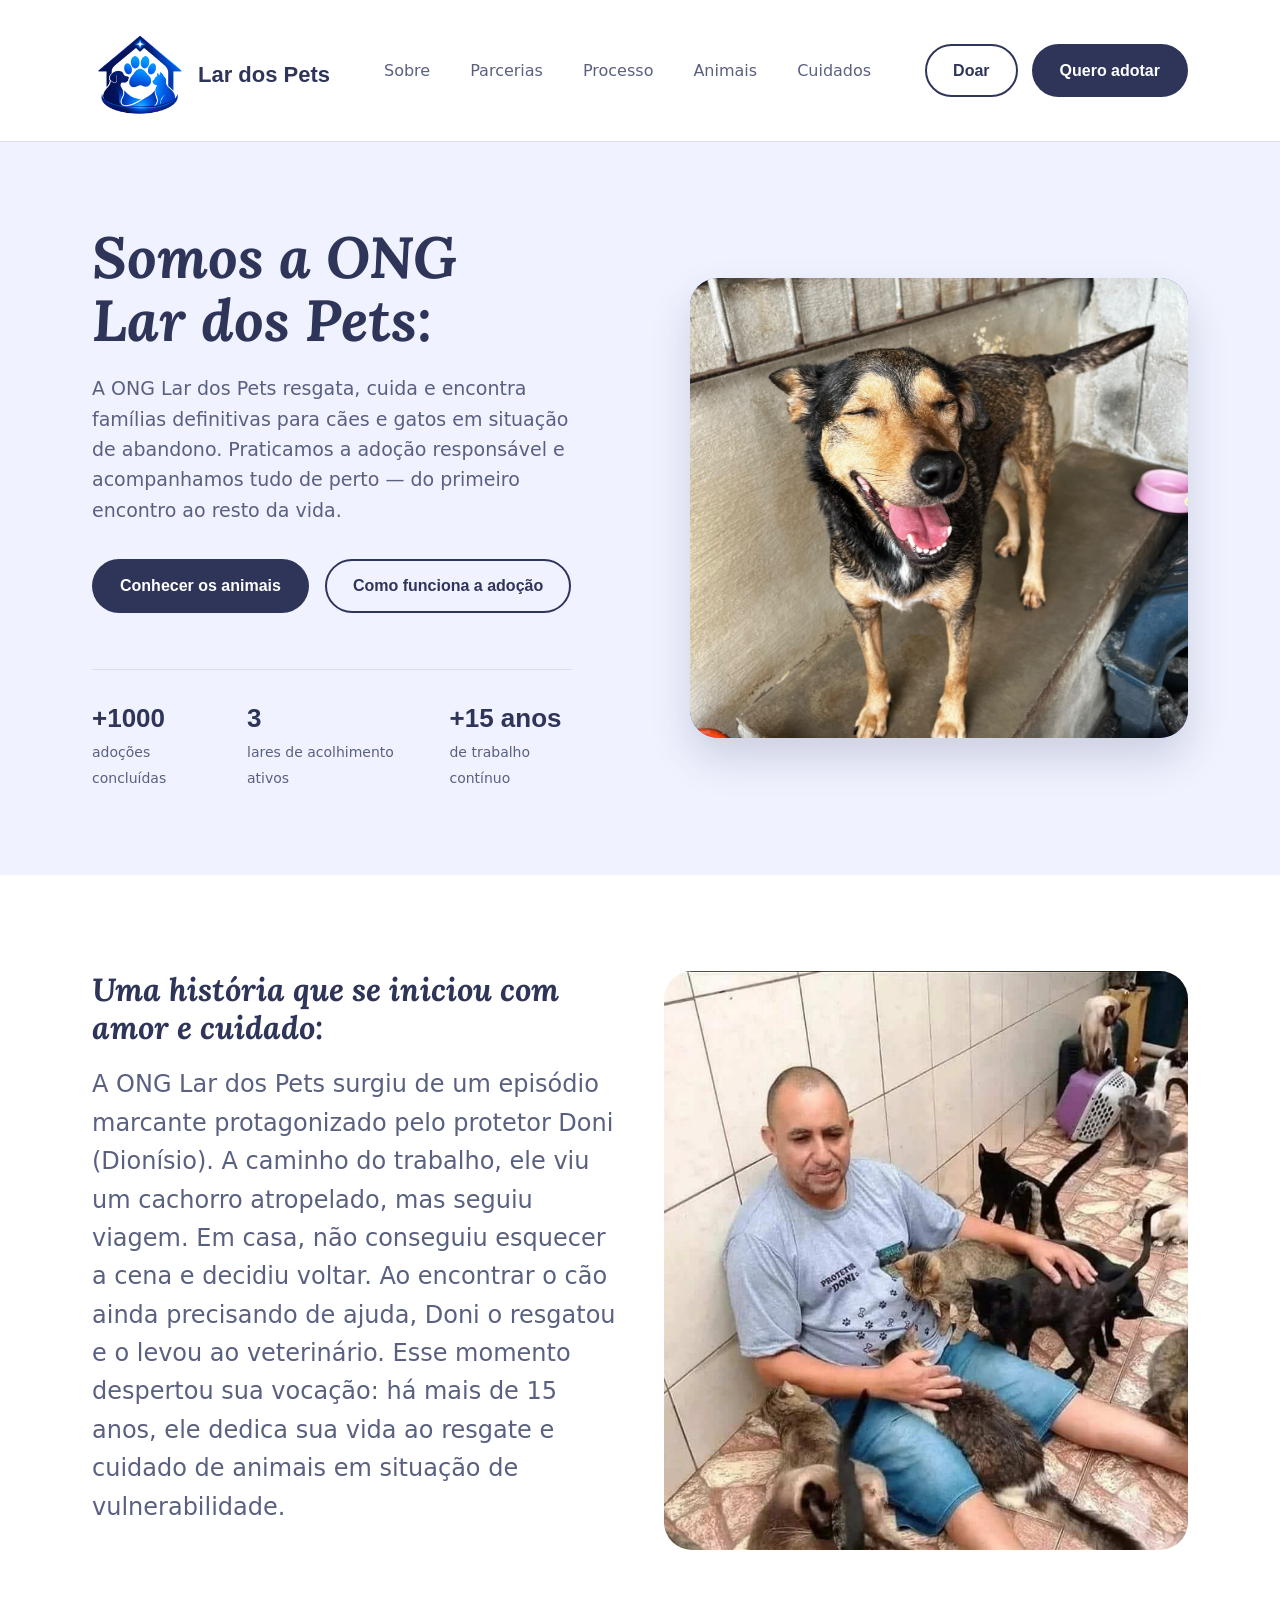
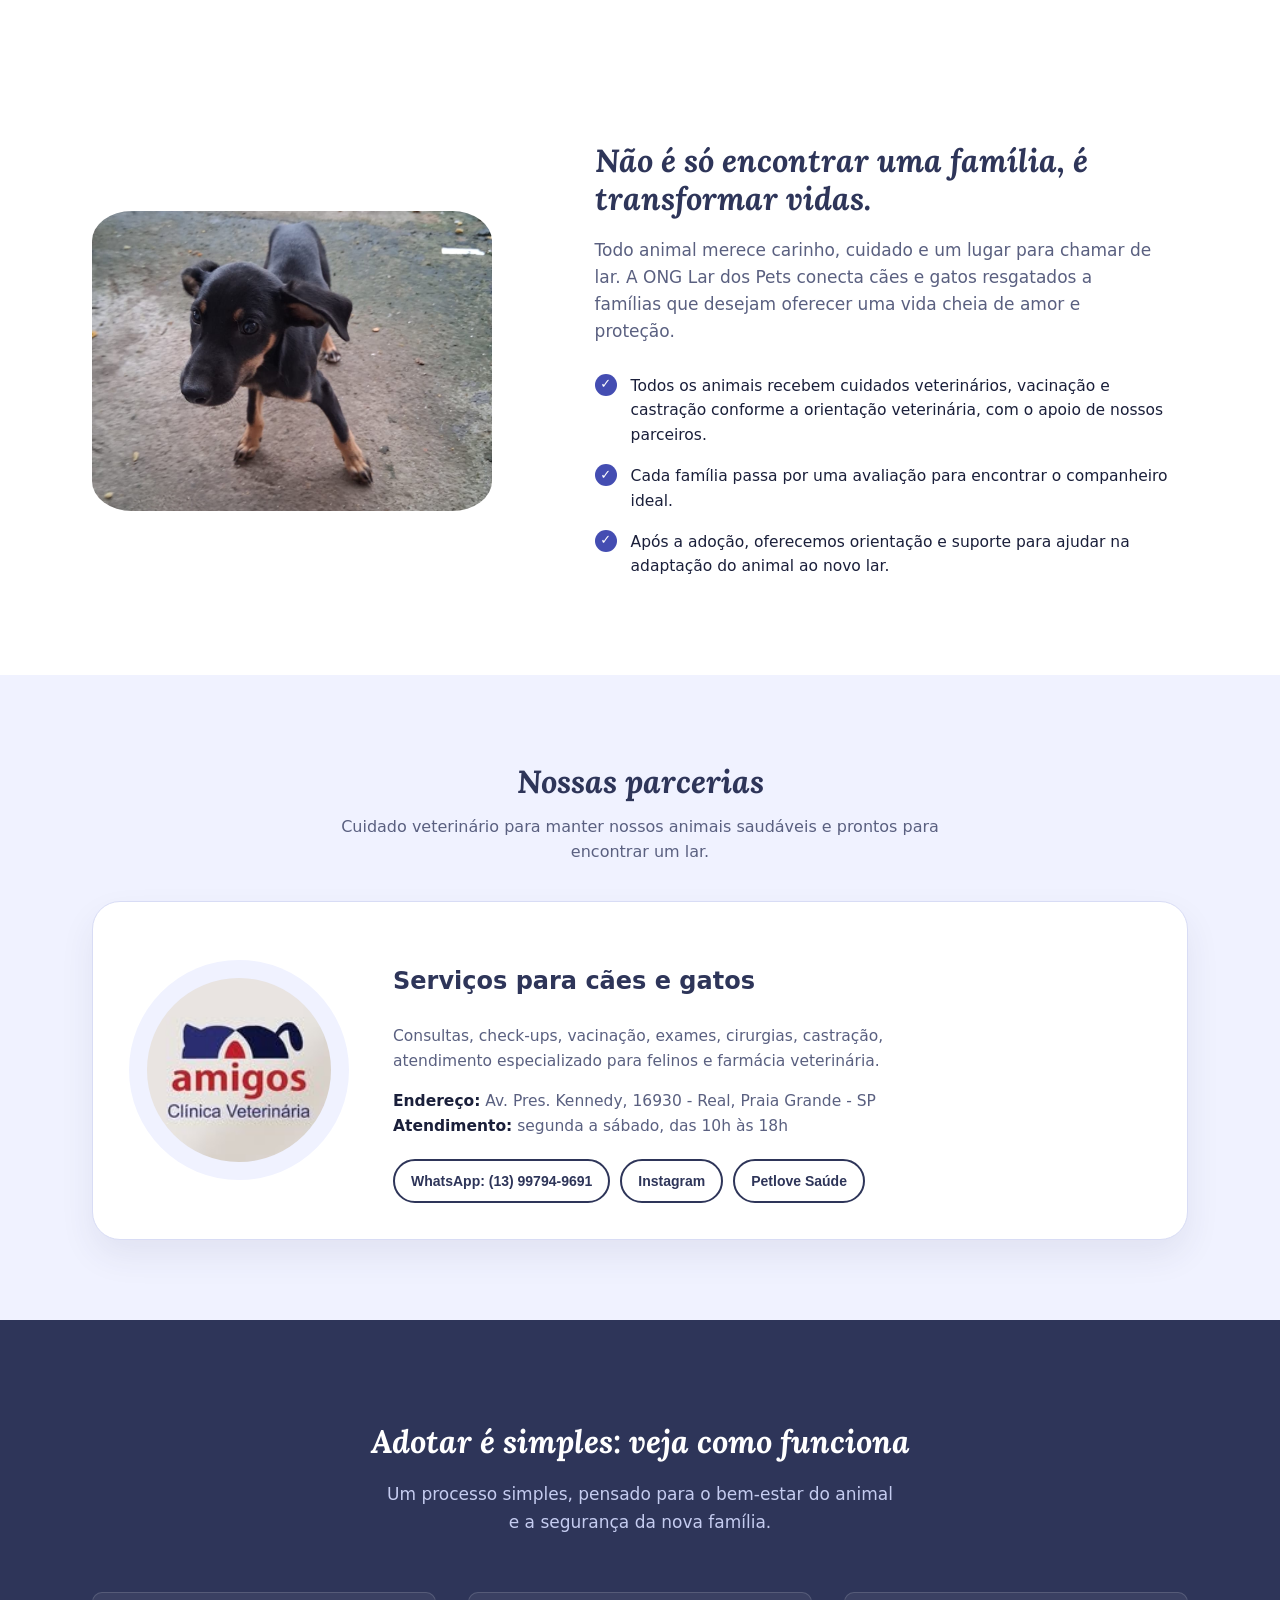
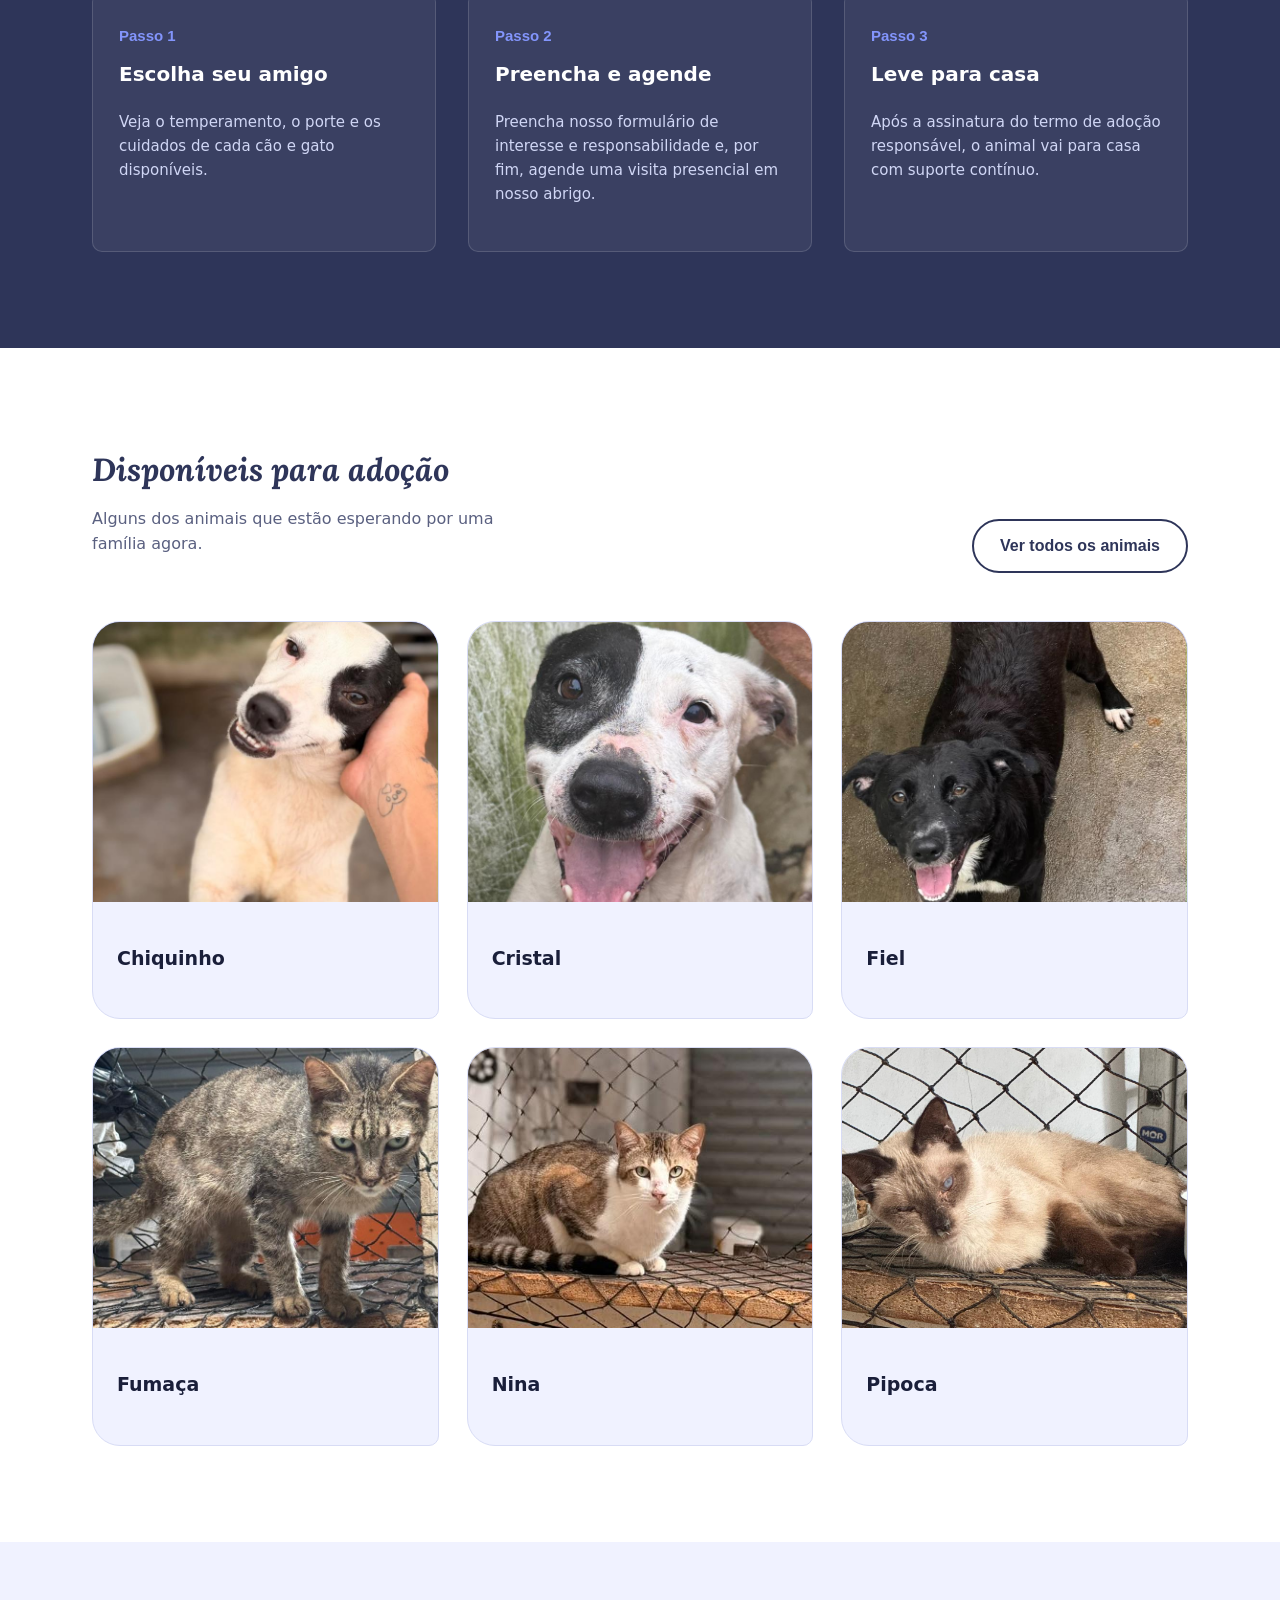
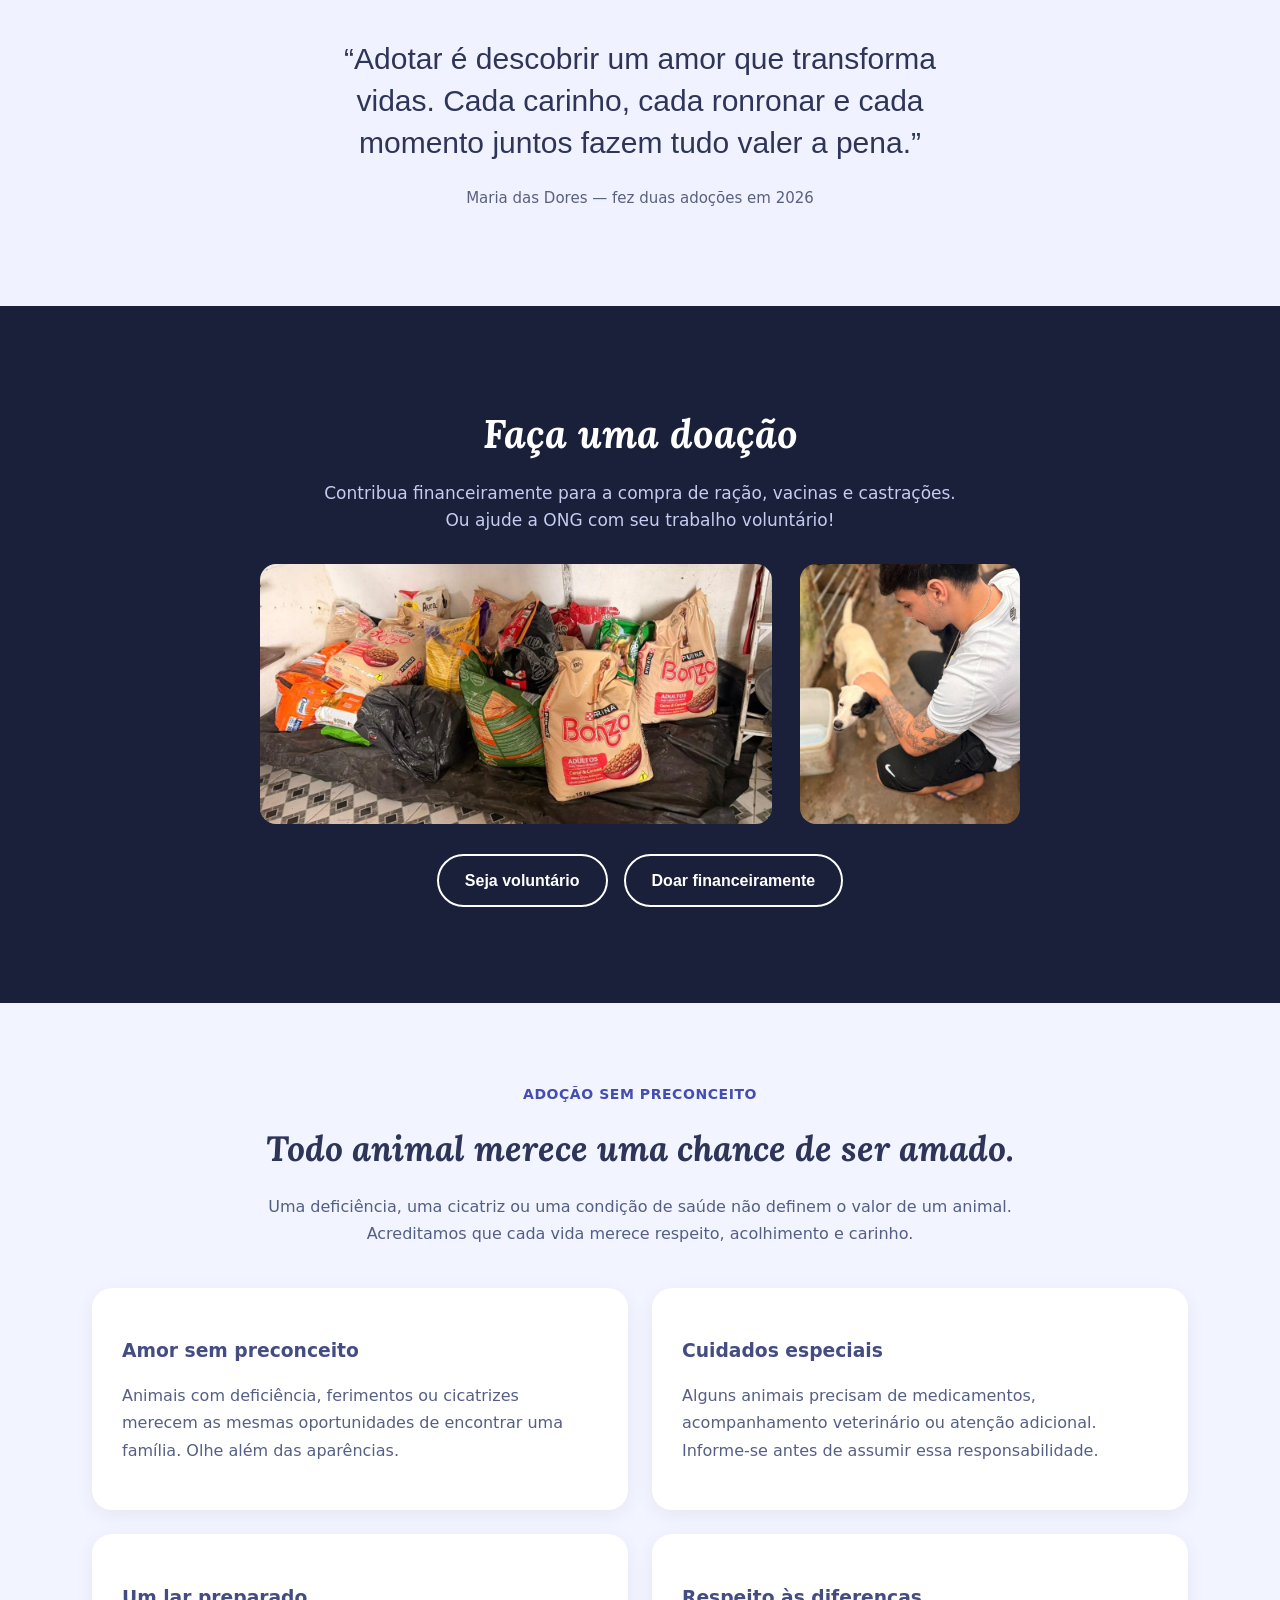
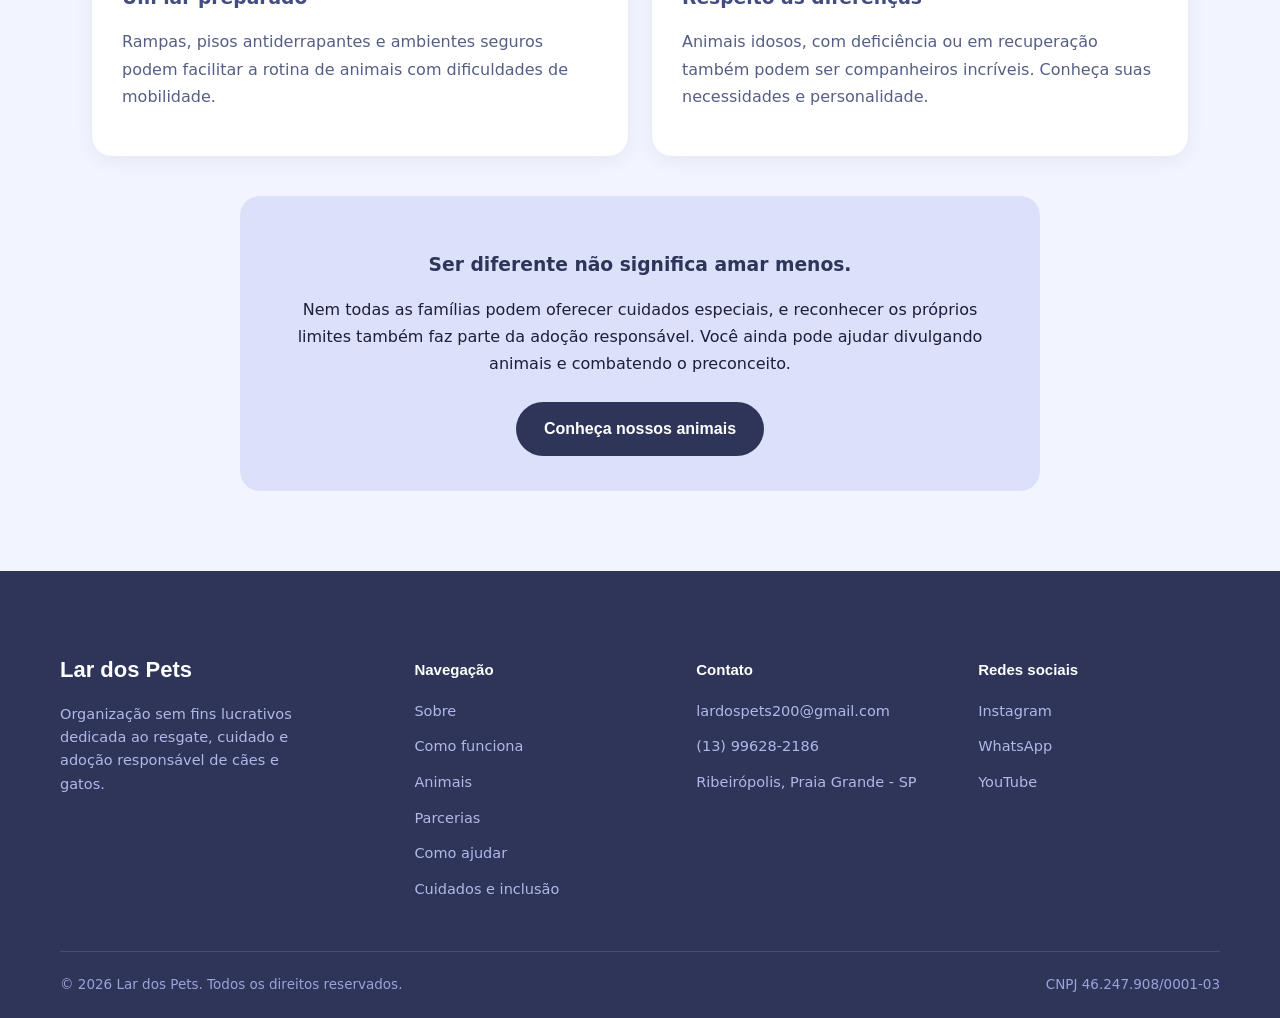
==== commit a7a889f0: "ajuste de texto na missao" ====
--- a/index.html
+++ b/index.html
@@ -40,7 +40,7 @@
     <div class="container">
       <div class="grade-destaque">
         <div>
-          <h1>Somos a ONG<br class="fonte_destaque">Lar dos Pets:</h1>
+          <h1>Somos a ONG<br>Lar dos Pets:</h1>
           <p class="introducao">A ONG Lar dos Pets resgata, cuida e encontra famílias definitivas para cães e gatos em situação de abandono. Praticamos a adoção responsável e acompanhamos tudo de perto — do primeiro encontro ao resto da vida.</p>
           <div class="acoes-destaque">
             <a href="#animais" class="botao botao-principal">Conhecer os animais</a>
@@ -78,7 +78,7 @@
         <img src="imgs/cachorro_doni.jpeg" alt="Cachorro resgatado pela ONG Lar dos Pets" loading="lazy">
       </div>
       <div>
-        <h2>Não é só encontrar uma família,<br>é transformar vidas.</h2>
+        <h2>Não é só encontrar uma família, é transformar vidas.</h2>
         <p>Todo animal merece carinho, cuidado e um lugar para chamar de lar. A ONG Lar dos Pets conecta cães e gatos resgatados a famílias que desejam oferecer uma vida cheia de amor e proteção.</p>
         <ul class="pontos-missao">
           <li>Todos os animais recebem cuidados veterinários, vacinação e castração conforme a orientação veterinária, com o apoio de nossos parceiros.</li>
--- a/css/main.css
+++ b/css/main.css
@@ -824,11 +824,21 @@
   .miniaturas-galeria img{ width:100%; height:100%; object-fit:cover; }
 
   @media (max-width: 850px){
-    .navegacao-interna{ flex-wrap:wrap; gap: 16px; }
+    .navegacao-interna{ flex-wrap:wrap; gap: 10px 16px; padding: 10px 20px; }
+    .logotipo{ font-size:18px; padding-top:0; }
+    .icone-logotipo{ width:52px; height:52px; }
     nav{ order: 3; width:100%; }
     nav ul{ gap: 12px 22px; flex-wrap:wrap; justify-content:center; }
     .acoes-cabecalho{ margin-left:auto; }
     .grade-destaque, .missao-conteudo, .historia{ grid-template-columns:1fr; }
+    .grade-destaque > div:first-child,
+    .missao-conteudo > div:last-child{ order:1; }
+    .grade-destaque .arte-destaque,
+    .missao-conteudo > div:first-child{ order:2; }
+    .grade-destaque,
+    .missao-conteudo{ display:flex; flex-direction:column; }
+    .grade-destaque .arte-destaque,
+    .missao-conteudo > div:first-child{ width:100%; }
     .historia-texto, .cachorro-missao{ grid-column:1; grid-row:auto; }
     .cachorro-missao img{ height:auto; }
     .grade-animais, .grade-catalogo{ grid-template-columns: repeat(2, minmax(0, 1fr)); }
@@ -842,17 +852,43 @@
   @media (max-width: 560px){
     section{ padding: 48px 0; }
     .container{ padding: 0 16px; }
-    .navegacao-interna{ padding: 8px 16px 12px; gap: 8px 10px; }
-    .logotipo{ font-size:17px; gap:6px; }
-    .icone-logotipo{ width:40px; height:40px; margin:0; }
+    .missao-conteudo{ gap:28px; align-items:start; }
+    .missao-conteudo > div:last-child{ display:block; }
+    .missao-conteudo > div:first-child{ width:100%; }
+    .missao-conteudo > div:first-child img{
+      width:100%;
+      height:clamp(210px, 62vw, 300px);
+      max-height:none;
+      object-fit:cover;
+    }
+    .missao-conteudo h2{ font-size:clamp(22px, 6vw, 26px); }
+    .missao-conteudo p{ font-size:14px; margin-top:12px; }
+    .missao-conteudo .pontos-missao{ grid-column:auto; grid-row:auto; }
+    .grade-destaque{ gap:28px; align-items:start; }
+    .navegacao-interna{ padding: 4px 12px; gap: 4px 8px; }
+    .logotipo{ font-size:16px; gap:6px; padding-top:0; }
+    .icone-logotipo{ width:32px; height:32px; margin:0; }
     .acoes-cabecalho{
       order:2;
       width:100%;
       margin-left:0;
-      gap:8px;
+      gap:6px;
     }
     .acoes-cabecalho .botao{ flex:1; }
-    .acoes-cabecalho .botao{ padding:9px 12px; font-size:13px; }
+    .acoes-cabecalho .botao{ min-height:34px; padding:4px 10px; font-size:13px; }
+    nav ul{
+      width:100%;
+      flex-wrap:nowrap;
+      justify-content:space-between;
+      gap:6px;
+    }
+    nav a{
+      display:block;
+      padding:2px 2px;
+      font-size:12px;
+      white-space:nowrap;
+    }
+    .lista_cabecalho{ margin:0; }
     .grade-animais, .grade-catalogo{ grid-template-columns:repeat(2, minmax(0, 1fr)); gap:12px; }
     .grade-rodape{ grid-template-columns:1fr; }
     .cartao-parceiro{ grid-template-columns:1fr; gap: 24px; }
@@ -883,13 +919,13 @@
     .estatisticas-destaque{ gap:16px; }
     .estatisticas-destaque div{ flex:1 1 90px; }
     .destaque{ padding:48px 0; }
-    .destaque h1{ font-size:clamp(32px, 9vw, 40px); }
-    .destaque p.introducao{ font-size:16px; margin-top:16px; }
+    .destaque h1{ font-size:clamp(24px, 7vw, 32px); }
+    .destaque p.introducao{ font-size:14px; margin-top:12px; }
     .acoes-destaque{ margin-top:24px; gap:10px; }
     .estatisticas-destaque{ margin-top:32px; padding-top:20px; }
     .estatisticas-destaque div strong{ font-size:21px; }
     .estatisticas-destaque div span{ font-size:12px; }
-    .arte-destaque{ height:220px; min-height:0; }
+    .arte-destaque{ height:clamp(150px, 42vw, 190px); min-height:0; }
     .historia{ gap:24px; }
     .historia h2,
     .missao-conteudo h2,
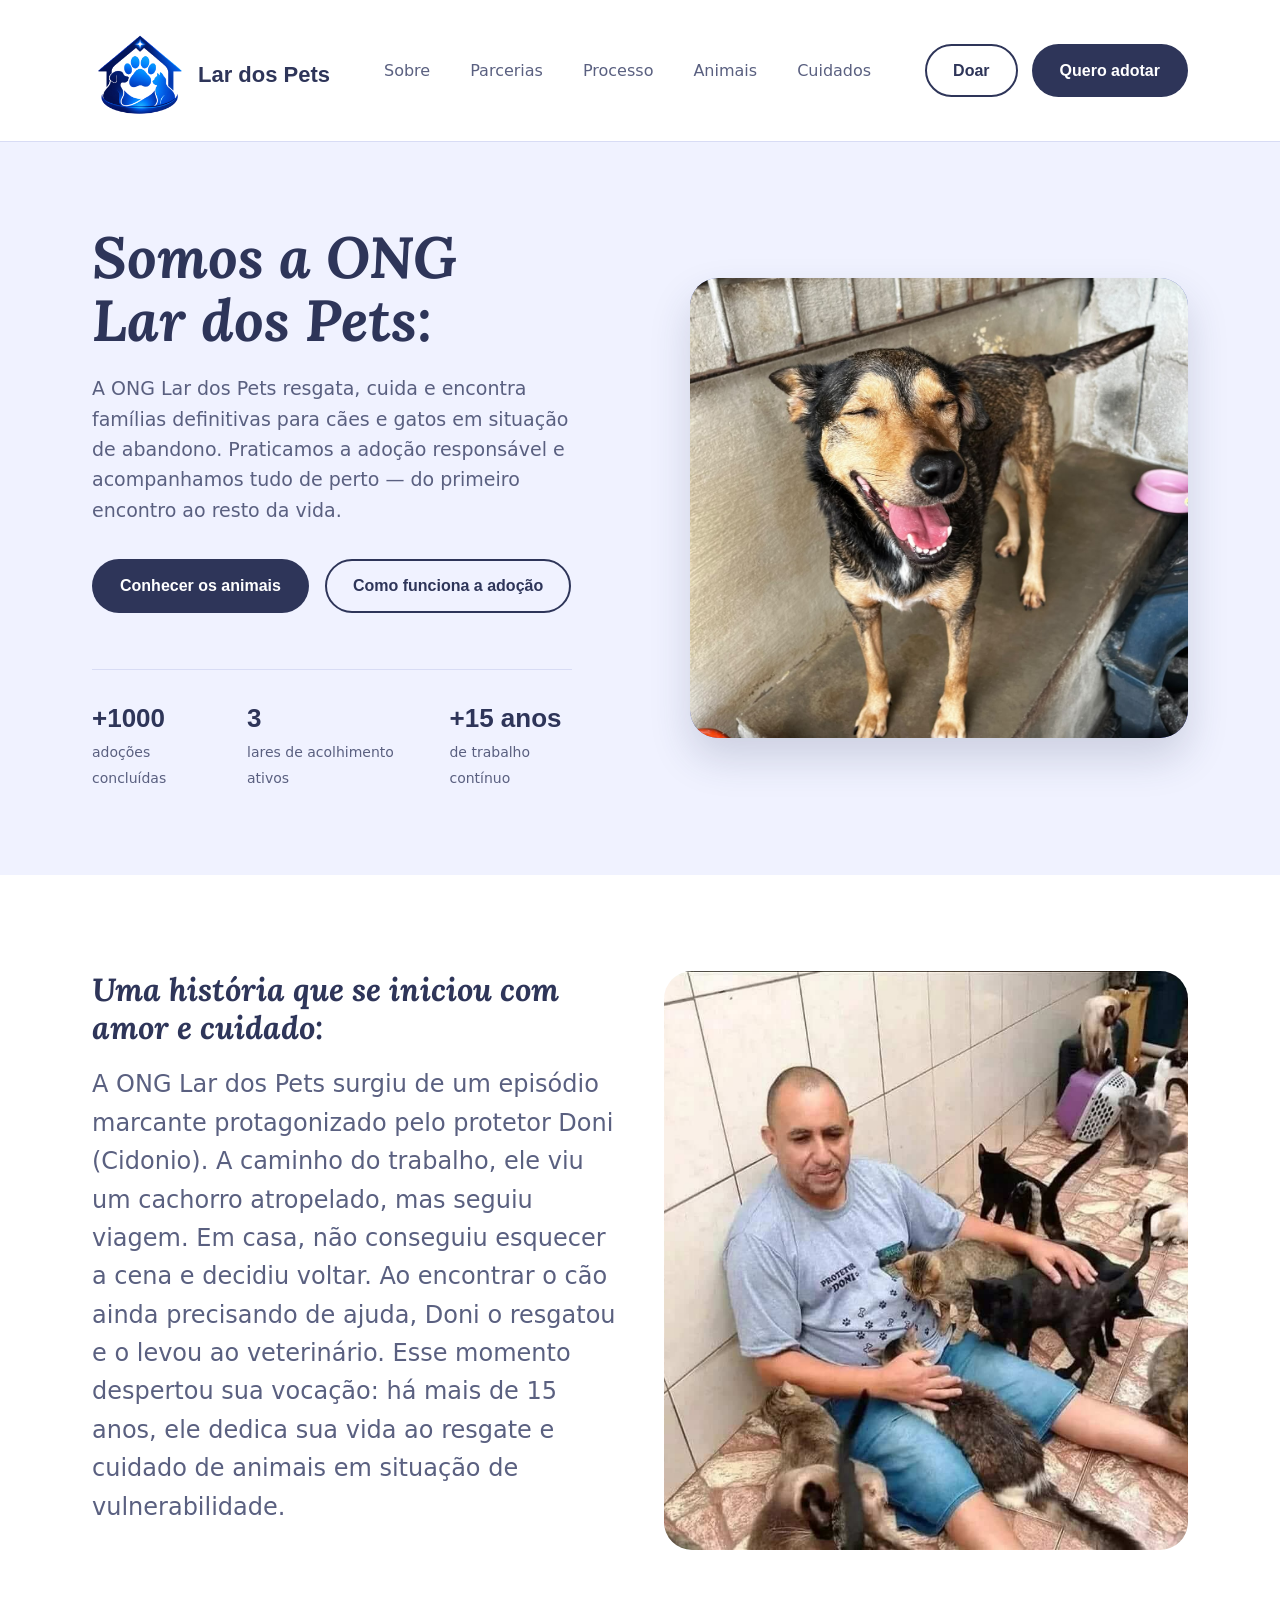
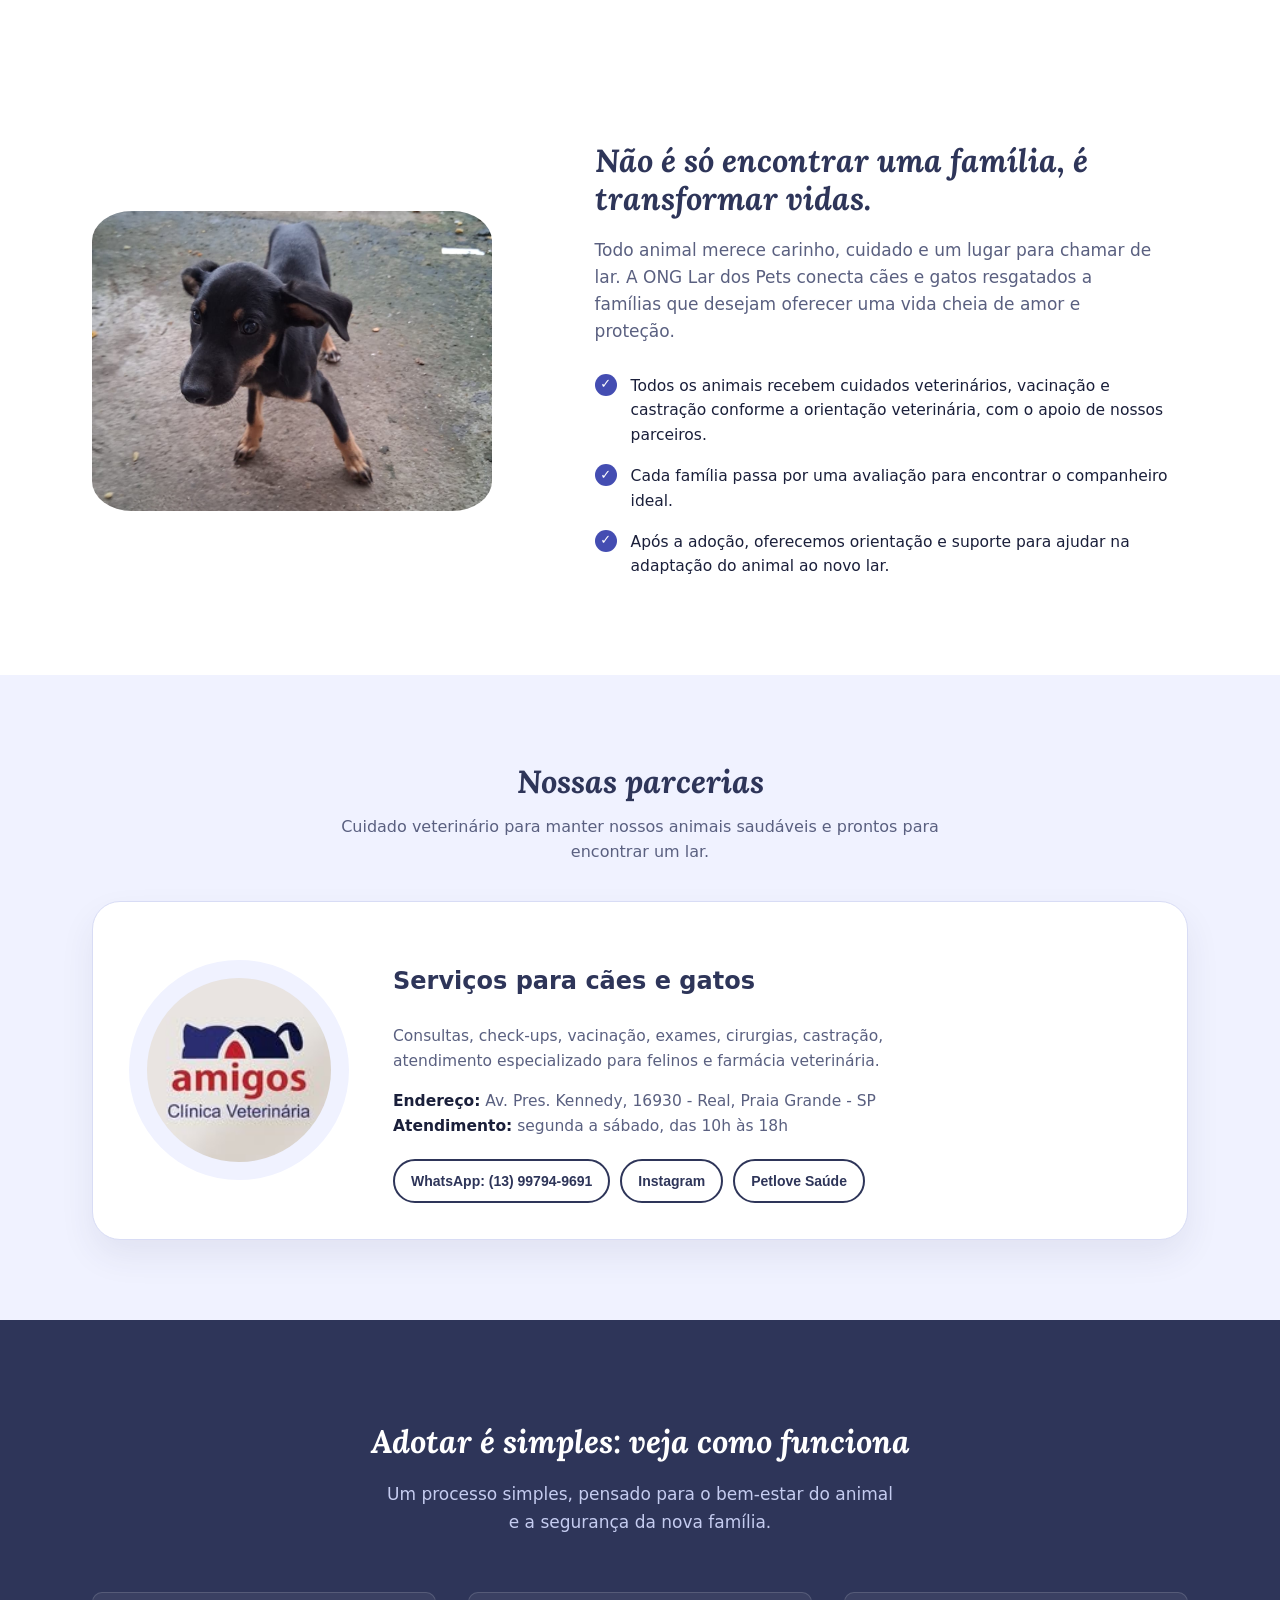
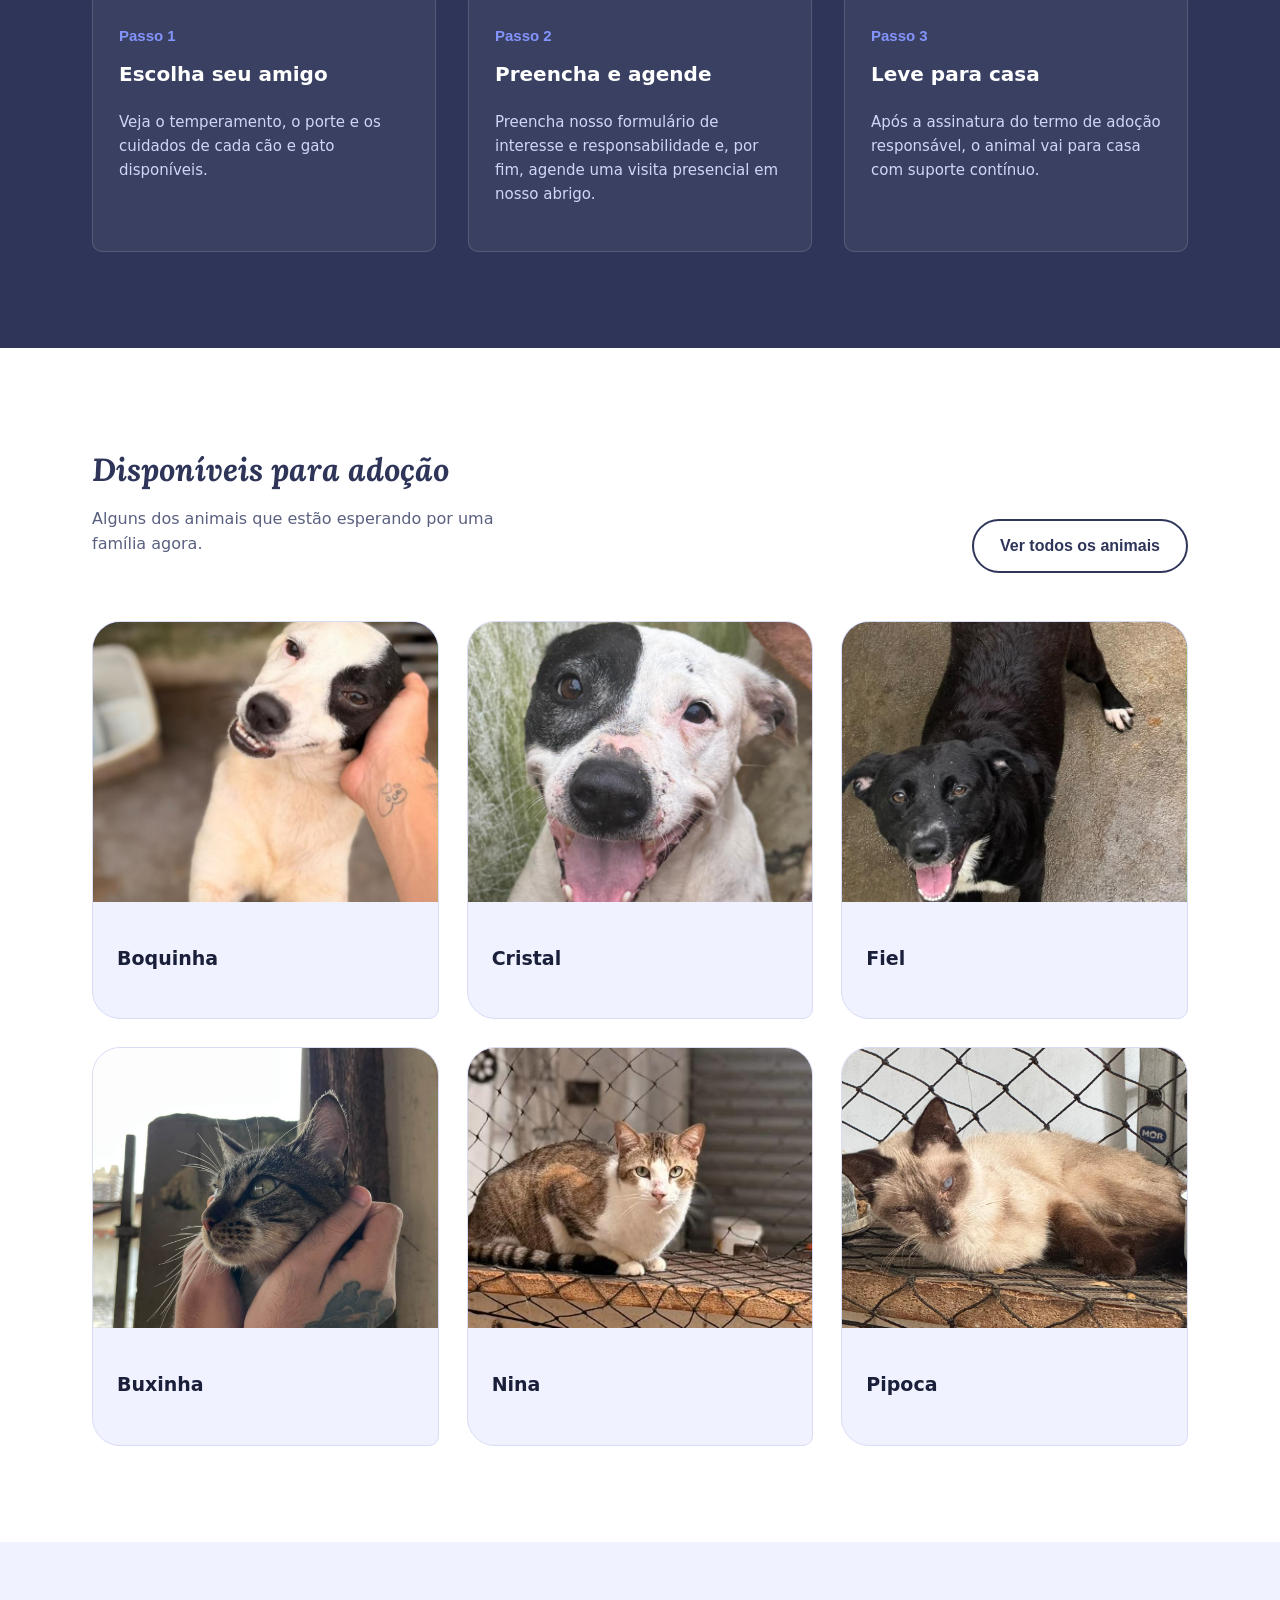
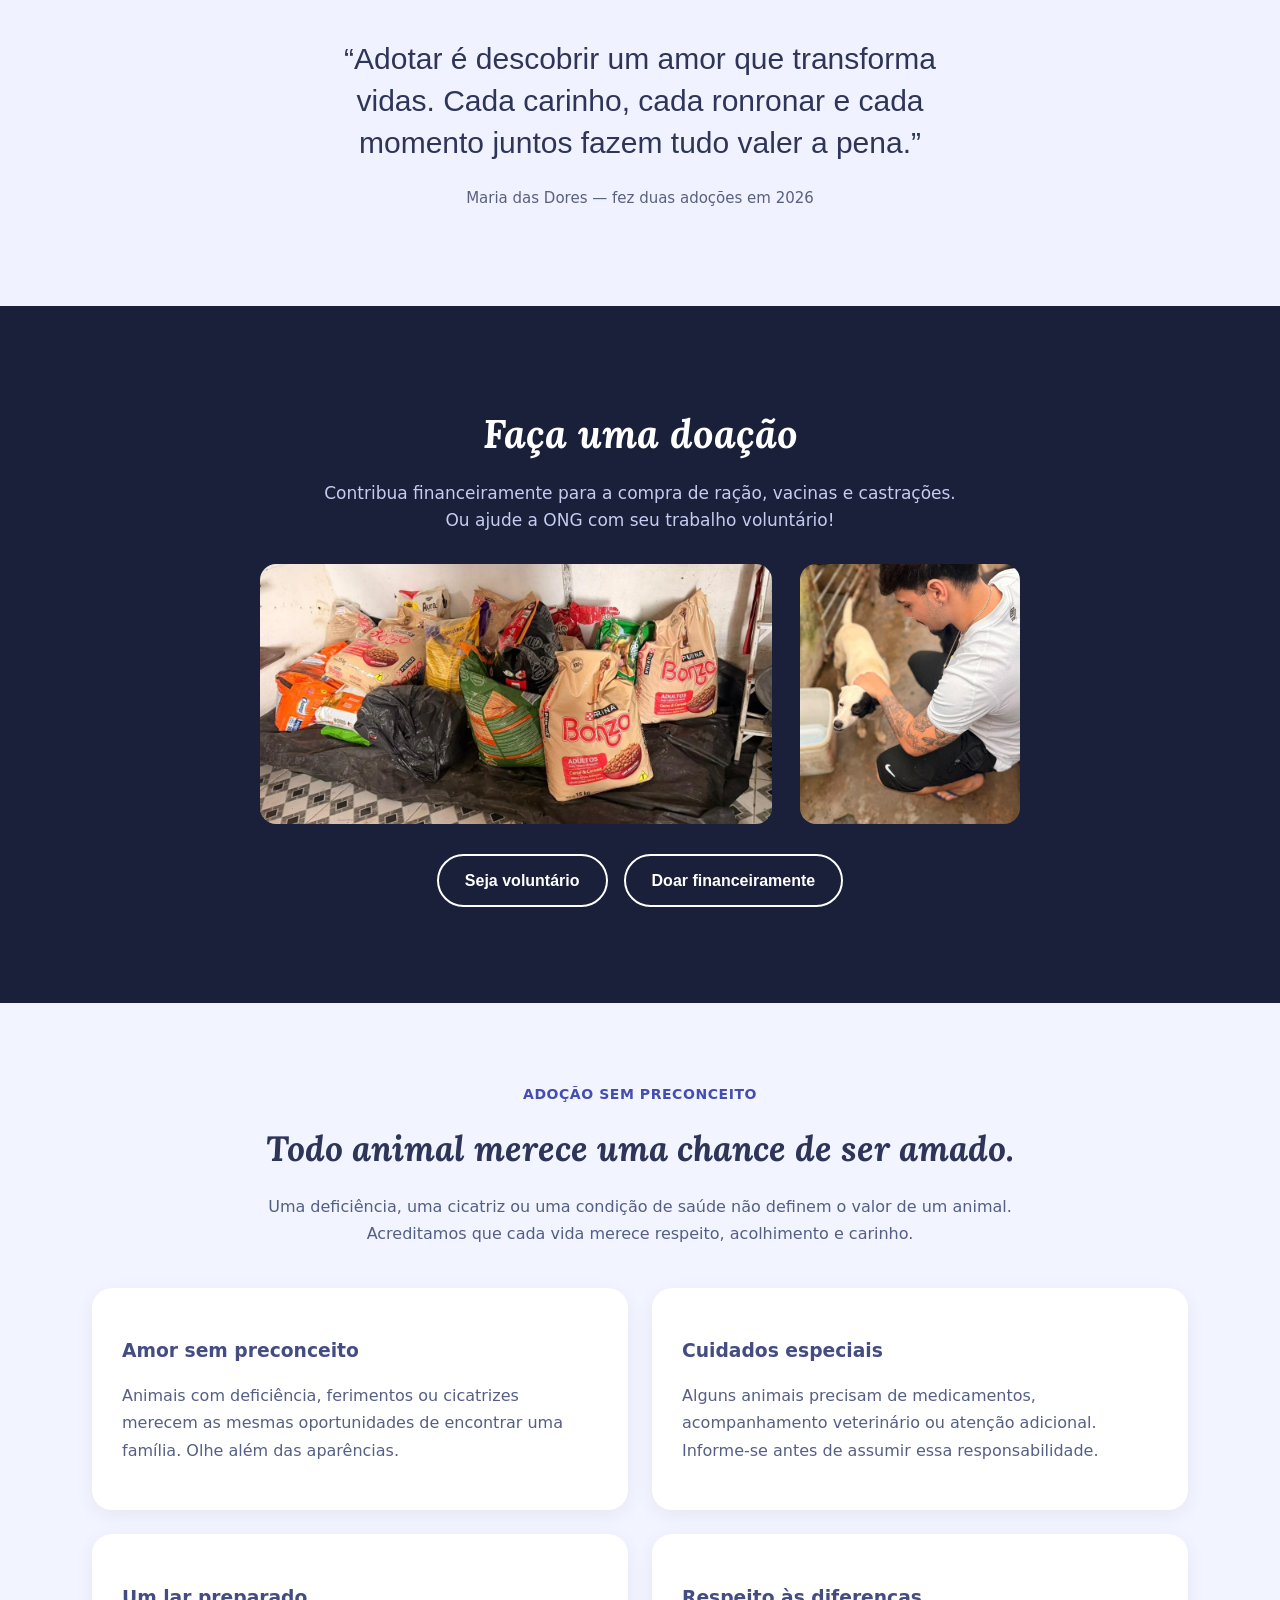
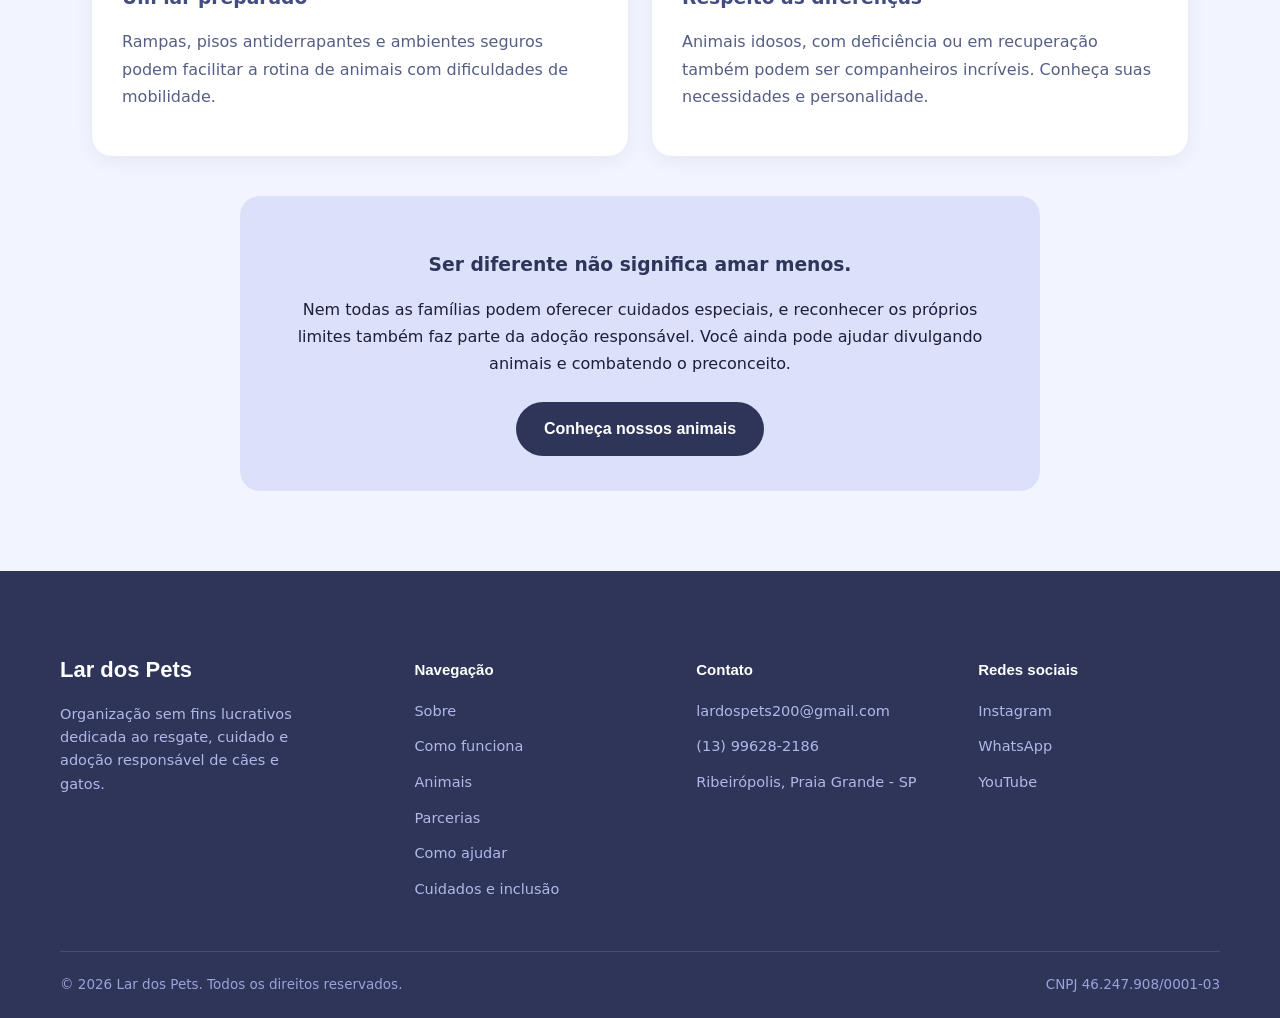
==== commit 2e2e6848: "Atualizações de fotos no catálogo dos gatos e no h1" ====
--- a/index.html
+++ b/index.html
@@ -63,7 +63,7 @@
     <div class="container historia">
       <div class="historia-texto">
         <h2>Uma história que se iniciou com amor e cuidado:</h2>
-        <p>A ONG Lar dos Pets surgiu de um episódio marcante protagonizado pelo protetor Doni (Dionísio). A caminho do trabalho, ele viu um cachorro atropelado, mas seguiu viagem. Em casa, não conseguiu esquecer a cena e decidiu voltar. Ao encontrar o cão ainda precisando de ajuda, Doni o resgatou e o levou ao veterinário. Esse momento despertou sua vocação: há mais de 15 anos, ele dedica sua vida ao resgate e cuidado de animais em situação de vulnerabilidade.</p>
+        <p>A ONG Lar dos Pets surgiu de um episódio marcante protagonizado pelo protetor Doni (Cidonio). A caminho do trabalho, ele viu um cachorro atropelado, mas seguiu viagem. Em casa, não conseguiu esquecer a cena e decidiu voltar. Ao encontrar o cão ainda precisando de ajuda, Doni o resgatou e o levou ao veterinário. Esse momento despertou sua vocação: há mais de 15 anos, ele dedica sua vida ao resgate e cuidado de animais em situação de vulnerabilidade.</p>
       </div>
       <div class="cachorro-missao">
         <img src="imgs/protetor_doni_gatos.jpeg" alt="Doni com animais resgatados" width="500" height="650" fetchpriority="high">
@@ -153,8 +153,8 @@
 
       <div class="grade-animais">
         <article class="cartao-animal">
-          <div class="foto-animal foto-animal-caramelo"><img src="imgs-cachorro/cachorro_chiquinho/cachorro-chiquinho1.jpg" alt="Chiquinho disponível para adoção" loading="lazy"></div>
-          <div class="info-animal"><h3>Chiquinho</h3>
+          <div class="foto-animal foto-animal-caramelo"><img src="imgs-cachorro/cachorro_boquinha/cachorro-boquinha1.jpg" alt="Boquinha disponível para adoção" loading="lazy"></div>
+          <div class="info-animal"><h3>Boquinha</h3>
           </div>
         </article>
         <article class="cartao-animal">
@@ -169,8 +169,8 @@
         </article>
 
         <article class="cartao-animal">
-          <div class="foto-animal foto-animal-fumaca"><img src="imgs-gato/gatos_fumaca/gato-fumaca1.jpg" alt="Fumaça disponível para adoção" loading="lazy"></div>
-          <div class="info-animal"><h3>Fumaça</h3>
+          <div class="foto-animal foto-animal-buxinha"><img src="imgs-gato/gatos_buxinha/gato-buxinha1.jpg" alt="Buxinha disponível para adoção" loading="lazy"></div>
+          <div class="info-animal"><h3>Buxinha</h3>
           </div>
         </article>
         <article class="cartao-animal">
@@ -206,7 +206,7 @@
          Ou ajude a ONG com seu trabalho voluntário!</p>
       <div class="doacao-conteudo">
         <img class="imagem-arrecadacoes" src="imgs/arrecadacoes/cachorro-060.jpg" alt="Cachorro sendo cuidado pela equipe da Lar dos Pets" loading="lazy">
-        <img class="imagem-arrecadacoes" src="imgs-cachorro/cachorro_chiquinho/cachorro-chiquinho4.jpg" alt="Chiquinho recebendo cuidados da equipe da Lar dos Pets" loading="lazy">
+        <img class="imagem-arrecadacoes" src="imgs-cachorro/cachorro_boquinha/cachorro-boquinha4.jpg" alt="Boquinha recebendo cuidados da equipe da Lar dos Pets" loading="lazy">
       </div>
       <div class="acoes-destaque">
         <a href="LarDosPets/front/voluntarios.html" class="botao botao-contorno">Seja voluntário</a>
--- a/css/main.css
+++ b/css/main.css
@@ -443,7 +443,9 @@
   .imagem-catalogo-gatos_fumaca img{ object-position: center 47% }
   .imagem-catalogo-gatos_mingau img{ object-position: center 30%; }
   .imagem-catalogo-gatos_pipoca img{ object-position: 20% 55%; }
-  .imagem-catalogo-gatos_ferrugem img{ object-position: center 70%; }
+  .imagem-catalogo-gatos_samanta img{ object-position: 20% 65%; }
+  .imagem-catalogo-gatos_sararacura img{ object-position: 20% 90%; }
+  .imagem-catalogo-gatos_tigrinha img{ object-position: 20% 90%; }
   .imagem-catalogo-cachorro_apollo img{ object-position: center 60%; }
   .imagem-catalogo-cachorro_perdigueiro img{ object-position: center top; }
   .imagem-catalogo-cachorro_cambitinho img{ object-position: center 85%; }
@@ -456,7 +458,7 @@
   .imagem-catalogo-cachorro_frajola img{ object-position: center 80%; }
   .imagem-catalogo-cachorro_hanna img{ object-position: center 70%; }
   .imagem-catalogo-cachorro_zeca img{ object-position: center 75%; }
-  .imagem-catalogo-cachorro_chiquinho img{ object-position: center 65%; }
+  .imagem-catalogo-cachorro_boquinha img{ object-position: center 65%; }
   .imagem-catalogo-cachorro_billy img{ object-position: 25% 100%; }
   .foto-animal-caramelo img{ object-position: center 70%; }
   .foto-animal-fiel img{ object-position: center 82%; }
